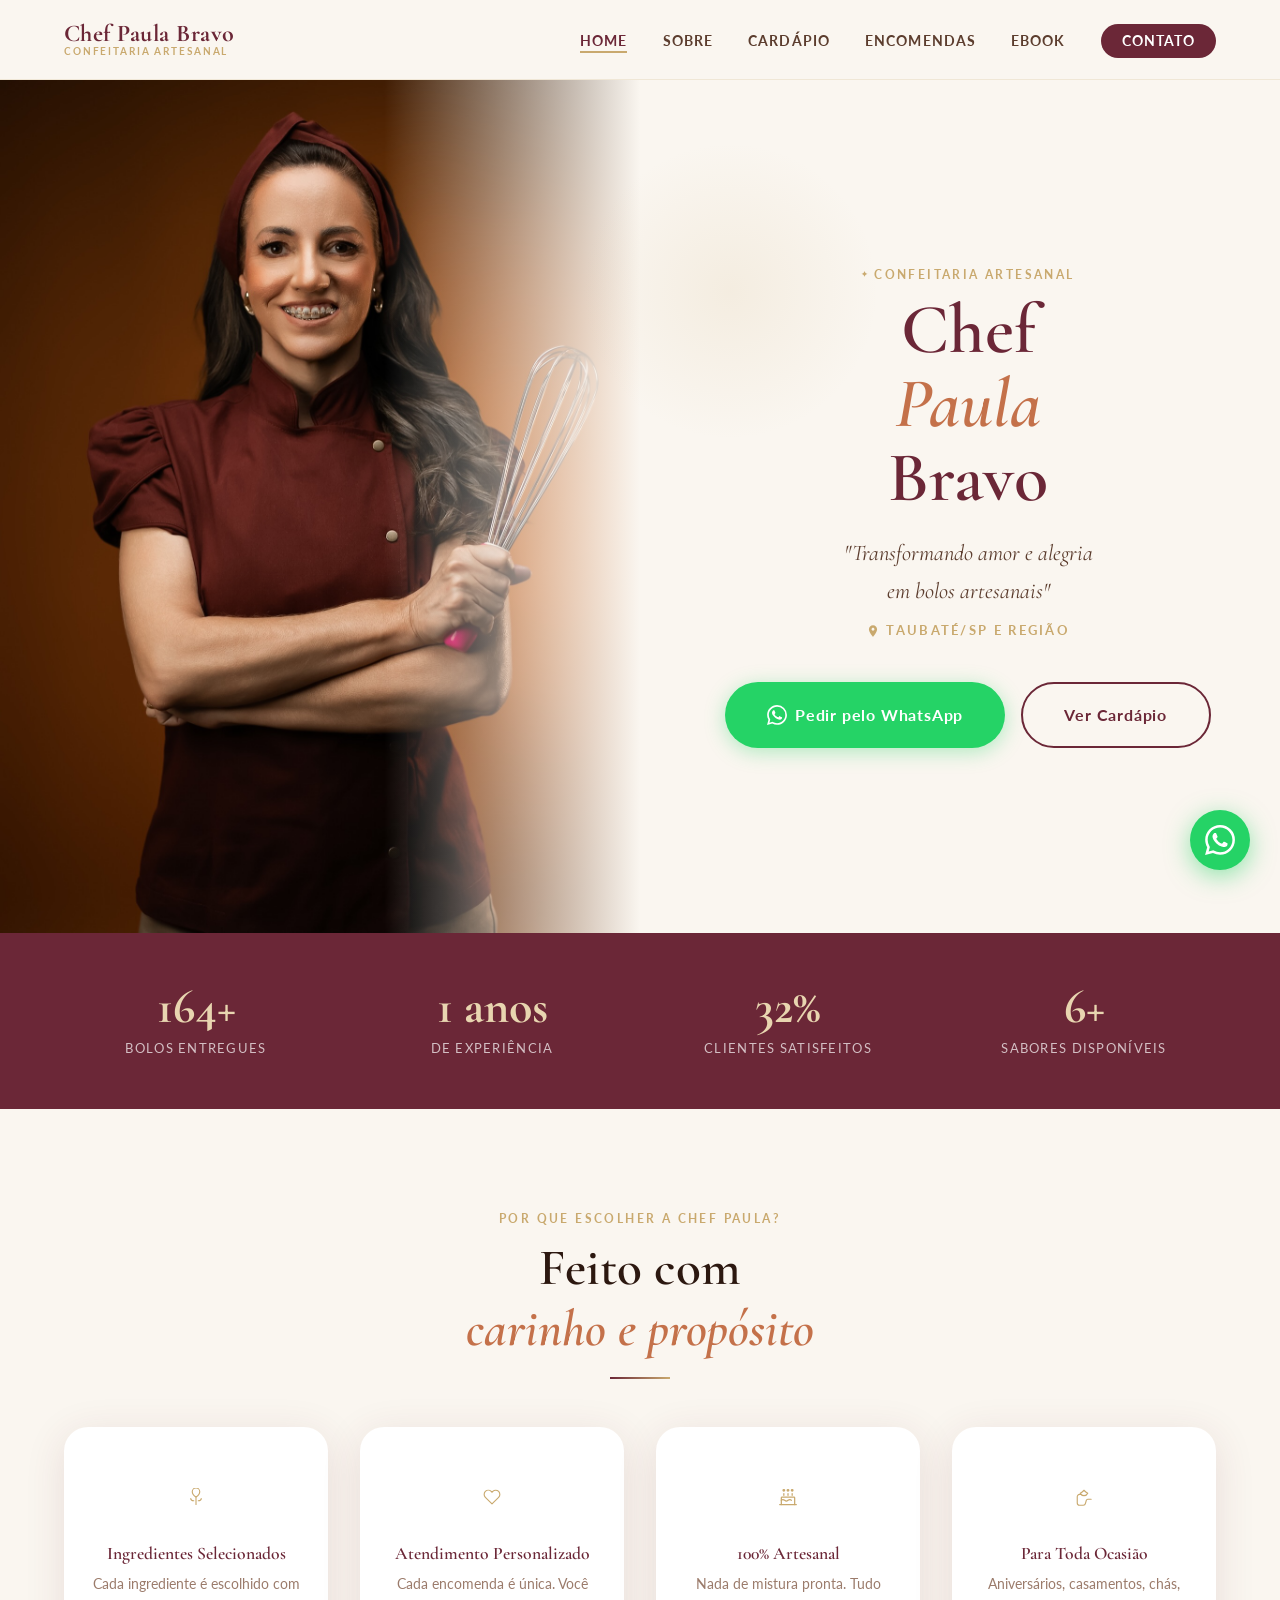
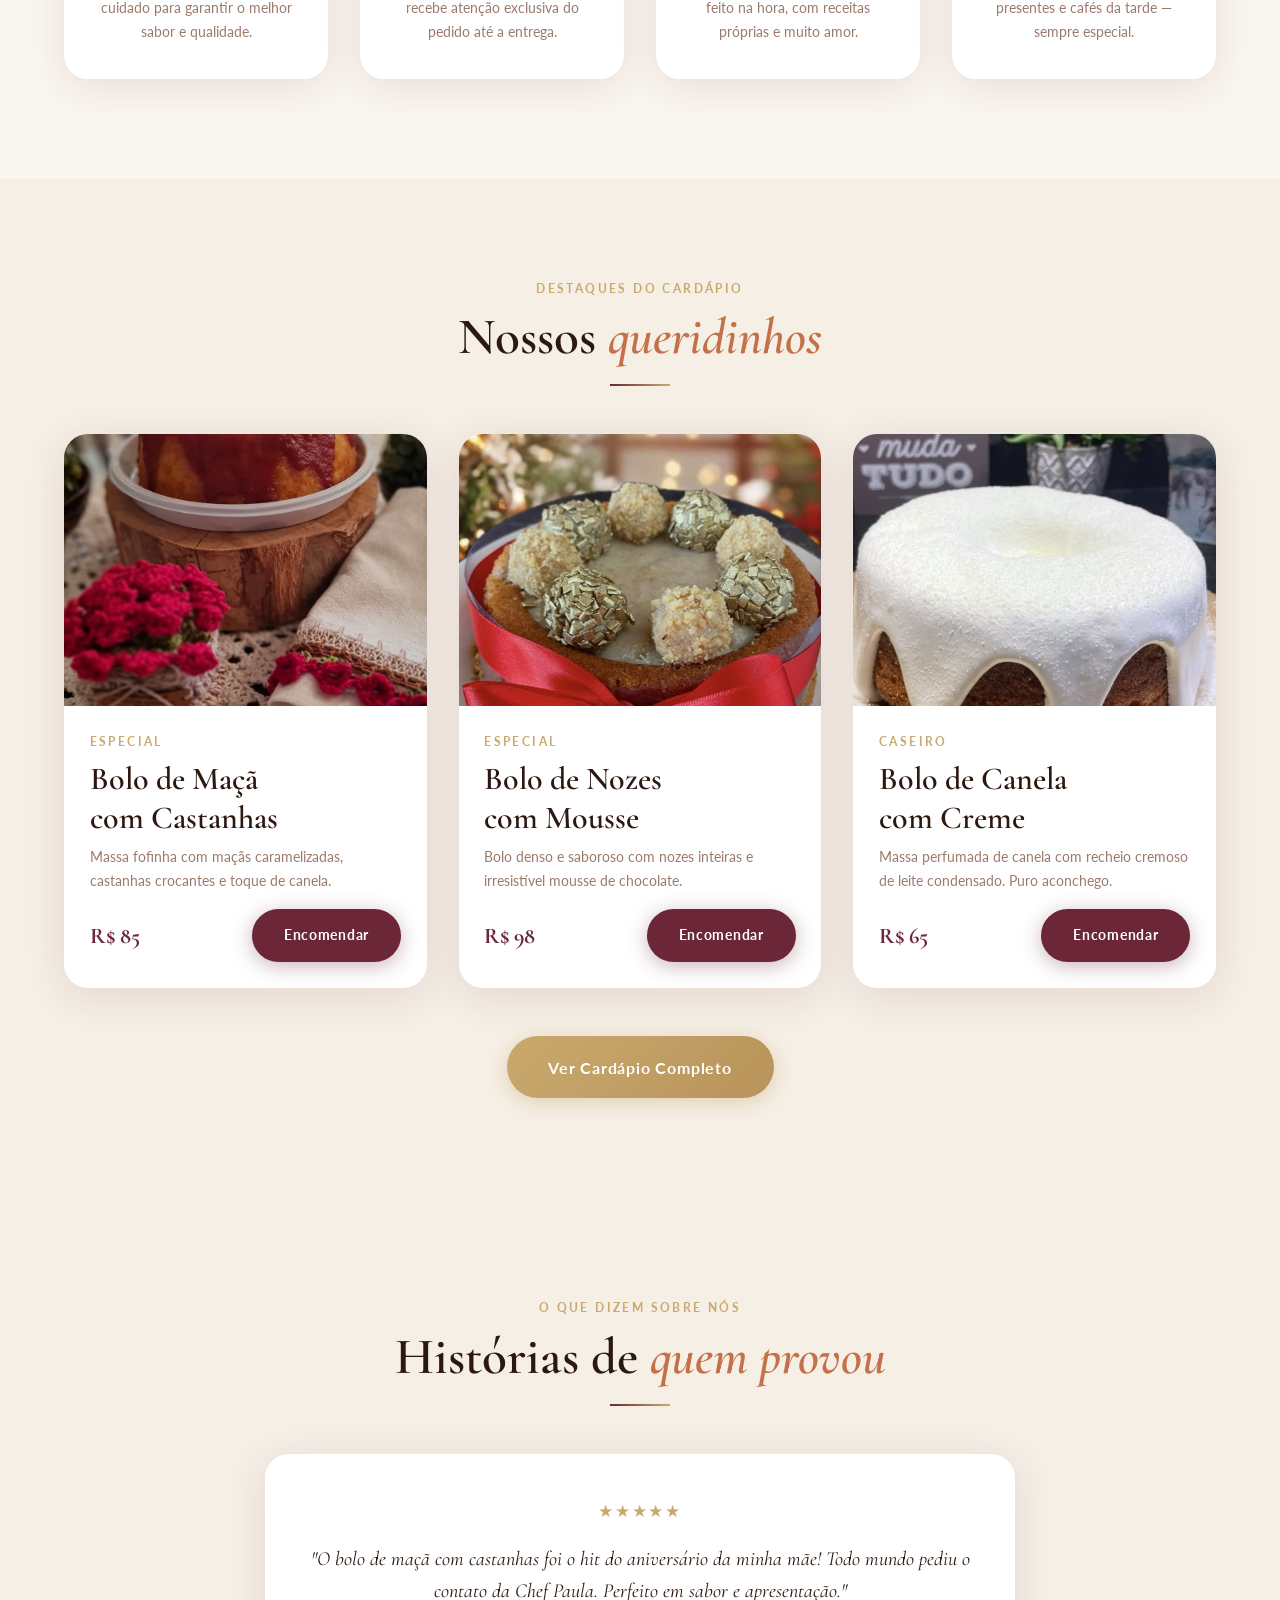
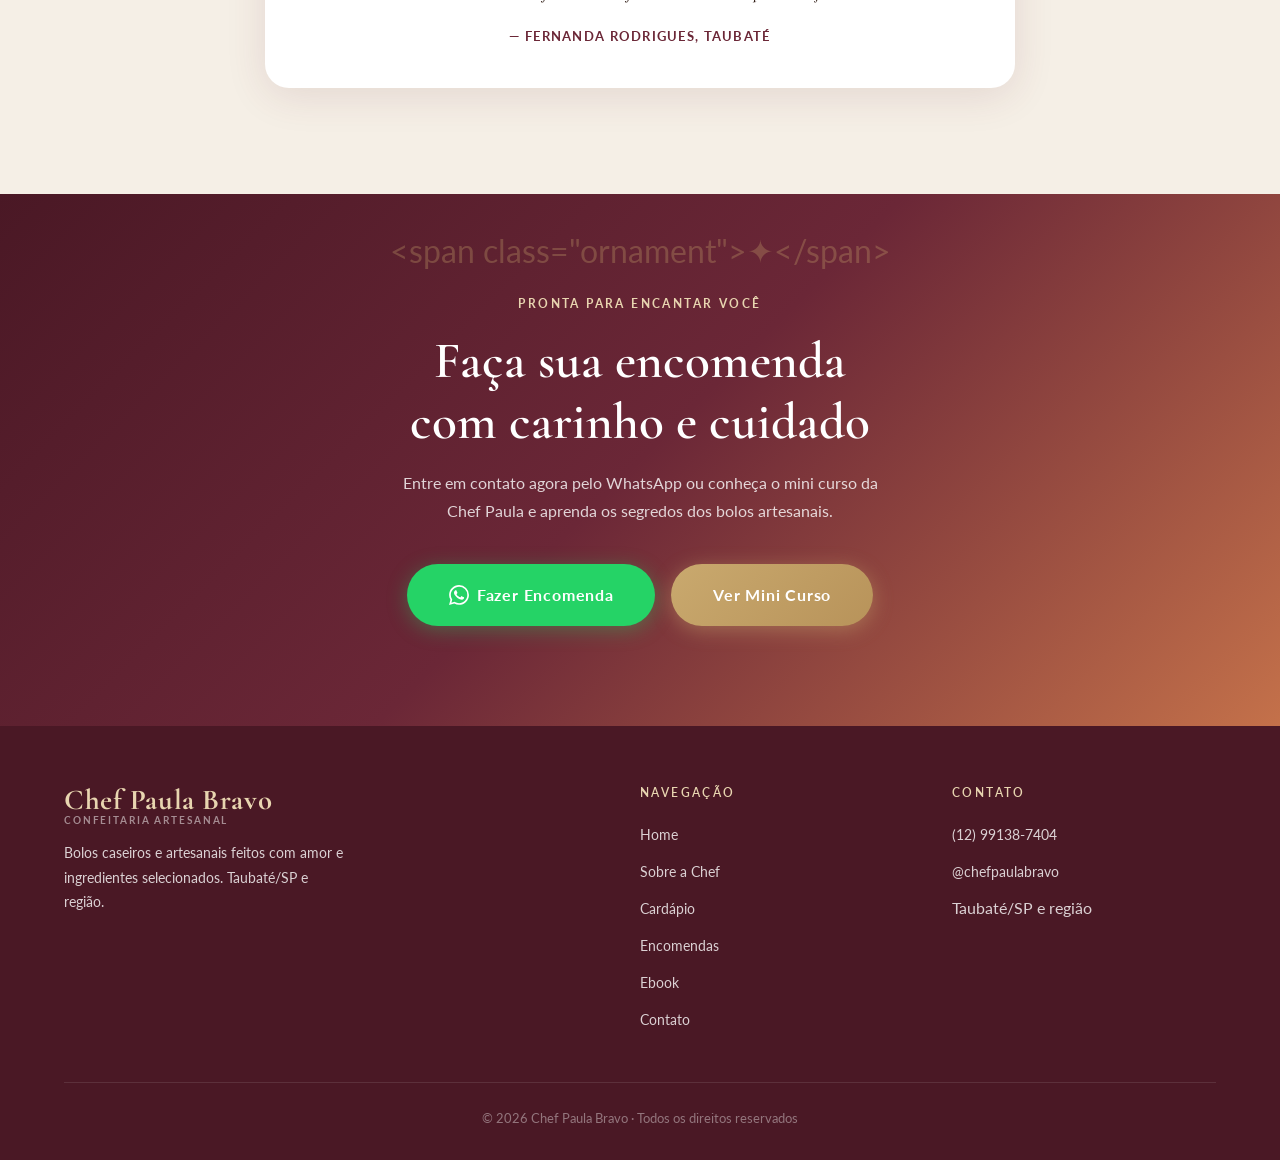
==== index.html @ 9377d10d "Add files via upload" ====
<!DOCTYPE html>
<html lang="pt-BR">
<head>
  <meta charset="UTF-8" />
  <meta name="viewport" content="width=device-width, initial-scale=1.0" />
  <title>Chef Paula Bravo | Bolos Artesanais — Taubaté/SP</title>
  <meta name="description" content="Bolos caseiros e artesanais feitos com amor pela Chef Paula Bravo em Taubaté/SP. Encomendas especiais para todas as ocasiões." />
  <link rel="stylesheet" href="style.css" />
  <style>
    /* ── Hero HOME ── */
    .hero {
      min-height: 100vh;
      padding-top: var(--nav-h);
      display: grid;
      grid-template-columns: 1fr 1fr;
      position: relative;
      overflow: hidden;
    }
    .hero-img-col {
      position: relative;
    }
    /* ↓ SUBSTITUA pelo caminho real da foto: fotos/paula-hero.jpg
       Foto sugerida: ensaio DThy-uwjqTd ou ela segurando bolo com frutas */
    .hero-img-col img {
      width: 100%;
      height: 100%;
      object-fit: cover;
      object-position: center top;
    }
    .hero-img-col::after {
      content: '';
      position: absolute;
      inset: 0;
      background: linear-gradient(to right, transparent 60%, var(--creme) 100%);
    }
    .hero-content {
      display: flex;
      flex-direction: column;
      justify-content: center;
      padding: 4rem 5% 4rem 3rem;
      position: relative;
      z-index: 1;
    }
    .hero-content h1 {
      font-size: clamp(3rem, 5.5vw, 5.5rem);
      color: var(--vinho);
      line-height: 1.05;
      margin-bottom: 1.2rem;
    }
    .hero-content h1 em {
      font-style: italic;
      color: var(--terracota);
    }
    .hero-subtitle {
      font-family: var(--font-title);
      font-size: clamp(1.1rem, 2vw, 1.4rem);
      color: var(--text-mid);
      font-style: italic;
      margin-bottom: 0.6rem;
      font-weight: 400;
    }
    .hero-location {
      font-size: 0.8rem;
      font-weight: 700;
      letter-spacing: 0.18em;
      text-transform: uppercase;
      color: var(--dourado);
      margin-bottom: 2.5rem;
      display: flex; align-items: center; gap: 0.4rem;
    }
    .hero-btns { display: flex; gap: 1rem; flex-wrap: wrap; }
    .hero-deco {
      position: absolute;
      top: -60px; left: -60px;
      width: 300px; height: 300px;
      border-radius: 50%;
      background: radial-gradient(circle, rgba(201,169,110,0.12) 0%, transparent 70%);
      pointer-events: none;
    }

    /* ── Números ── */
    .stats-bar {
      background: var(--vinho);
      padding: 50px 0;
    }
    .stats-grid {
      display: grid;
      grid-template-columns: repeat(4, 1fr);
      gap: 2rem;
      text-align: center;
    }
    .stat-number {
      font-family: var(--font-title);
      font-size: 3rem;
      font-weight: 700;
      color: var(--dourado-light);
      line-height: 1;
    }
    .stat-label {
      font-size: 0.8rem;
      letter-spacing: 0.1em;
      text-transform: uppercase;
      color: rgba(255,255,255,0.7);
      margin-top: 0.4rem;
    }

    /* ── Diferenciais ── */
    .diferenciais-grid {
      display: grid;
      grid-template-columns: repeat(4, 1fr);
      gap: 2rem;
      margin-top: 3rem;
    }
    .diferencial-card {
      background: var(--white);
      border-radius: var(--radius-lg);
      padding: 2rem 1.5rem;
      text-align: center;
      box-shadow: var(--shadow);
      transition: var(--transition);
      border-bottom: 3px solid transparent;
    }
    .diferencial-card:hover {
      transform: translateY(-6px);
      border-bottom-color: var(--dourado);
    }
    .diferencial-icon {
      font-size: 2.5rem;
      margin-bottom: 1rem;
    }
    .diferencial-card h3 {
      font-size: 1.1rem;
      color: var(--vinho);
      margin-bottom: 0.5rem;
    }
    .diferencial-card p { font-size: 0.88rem; color: var(--text-light); }

    /* ── Produtos destaque ── */
    .produtos-grid {
      display: grid;
      grid-template-columns: repeat(3, 1fr);
      gap: 2rem;
      margin-top: 3rem;
    }

    /* ── Depoimentos ── */
    .depoimentos-section { background: var(--bege); }
    .depoimentos-wrapper {
      position: relative;
      max-width: 750px;
      margin: 3rem auto 0;
      min-height: 240px;
    }
    .depoimento-slide {
      position: absolute; inset: 0;
      opacity: 0;
      transition: opacity 0.7s ease;
      display: flex; flex-direction: column; align-items: center; justify-content: center;
      text-align: center; padding: 2.5rem;
      background: var(--white); border-radius: var(--radius-lg);
      box-shadow: var(--shadow);
    }
    .depoimento-slide.active { opacity: 1; position: relative; }
    .depoimento-stars { color: var(--dourado); font-size: 1.2rem; margin-bottom: 1rem; }
    .depoimento-text {
      font-family: var(--font-title);
      font-size: 1.25rem;
      font-style: italic;
      color: var(--text-dark);
      margin-bottom: 1.2rem;
      line-height: 1.6;
    }
    .depoimento-autor {
      font-size: 0.8rem;
      font-weight: 700;
      letter-spacing: 0.1em;
      text-transform: uppercase;
      color: var(--vinho);
    }

    /* ── CTA final ── */
    .cta-section {
      background: linear-gradient(135deg, var(--vinho-dark) 0%, var(--vinho) 50%, var(--terracota) 100%);
      padding: 100px 0;
      text-align: center;
      position: relative;
      overflow: hidden;
    }
    .cta-section::before {
      content: '<span class="ornament">✦</span>';
      position: absolute; top: 30px; left: 50%;
      transform: translateX(-50%);
      font-size: 2rem; color: rgba(201,169,110,0.3);
    }
    .cta-section h2 { color: var(--white); }
    .cta-section p { color: rgba(255,255,255,0.8); max-width: 500px; margin: 1rem auto 2.5rem; }
    .cta-btns { display: flex; gap: 1rem; justify-content: center; flex-wrap: wrap; }

    /* ── Responsive ── */
    @media (max-width: 900px) {
      .hero { grid-template-columns: 1fr; grid-template-rows: 55vh auto; }
      .hero-img-col::after { background: linear-gradient(to bottom, transparent 60%, var(--creme) 100%); }
      .hero-content { padding: 3rem 5%; }
      .diferenciais-grid { grid-template-columns: 1fr 1fr; }
      .produtos-grid { grid-template-columns: 1fr 1fr; }
      .stats-grid { grid-template-columns: 1fr 1fr; gap: 1.5rem; }
    }
    @media (max-width: 600px) {
      .diferenciais-grid, .produtos-grid { grid-template-columns: 1fr; }
    }
  </style>
</head>
<body>

<!-- ══ NAVBAR ══ -->
<nav class="navbar">
  <div class="nav-inner">
    <a href="index.html" class="nav-logo">
      <span class="logo-name">Chef Paula Bravo</span>
      <span class="logo-sub">Confeitaria Artesanal</span>
    </a>
    <button class="nav-toggle" aria-label="Menu">
      <span></span><span></span><span></span>
    </button>
    <ul class="nav-links">
      <li><a href="index.html">Home</a></li>
      <li><a href="sobre.html">Sobre</a></li>
      <li><a href="cardapio.html">Cardápio</a></li>
      <li><a href="encomendas.html">Encomendas</a></li>
      <li><a href="ebook.html">Ebook</a></li>
      <li><a href="contato.html" class="nav-cta">Contato</a></li>
    </ul>
  </div>
</nav>

<!-- ══ HERO ══ -->
<section class="hero">
  <!-- FOTO: fotos/paula-hero.jpg → ensaio DThy-uwjqTd ou segurando bolo com frutas -->
  <div class="hero-img-col">
    <img src="img/paula-hero.png" alt="Chef Paula Bravo — Confeiteira Artesanal" />
  </div>
  <div class="hero-content reveal-right">
    <div class="hero-deco"></div>
    <span class="eyebrow"><span class="ornament">✦</span> Confeitaria Artesanal</span>
    <h1>Chef<br><em>Paula</em><br>Bravo</h1>
    <p class="hero-subtitle">"Transformando amor e alegria<br>em bolos artesanais"</p>
    <p class="hero-location">
      <svg width="14" height="14" viewBox="0 0 24 24" fill="currentColor"><path d="M12 2C8.13 2 5 5.13 5 9c0 5.25 7 13 7 13s7-7.75 7-13c0-3.87-3.13-7-7-7zm0 9.5c-1.38 0-2.5-1.12-2.5-2.5s1.12-2.5 2.5-2.5 2.5 1.12 2.5 2.5-1.12 2.5-2.5 2.5z"/></svg>
      Taubaté/SP e região
    </p>
    <div class="hero-btns">
      <a href="https://wa.me/5512991387404?text=Ol%C3%A1%2C%20Chef%20Paula%21%20Vim%20pelo%20site%20e%20gostaria%20de%20fazer%20uma%20encomenda." class="btn btn-wpp btn-lg" target="_blank" rel="noopener">
        <svg width="20" height="20" viewBox="0 0 24 24" fill="currentColor"><path d="M17.472 14.382c-.297-.149-1.758-.867-2.03-.967-.273-.099-.471-.148-.67.15-.197.297-.767.966-.94 1.164-.173.199-.347.223-.644.075-.297-.15-1.255-.463-2.39-1.475-.883-.788-1.48-1.761-1.653-2.059-.173-.297-.018-.458.13-.606.134-.133.298-.347.446-.52.149-.174.198-.298.298-.497.099-.198.05-.371-.025-.52-.075-.149-.669-1.612-.916-2.207-.242-.579-.487-.5-.669-.51-.173-.008-.371-.01-.57-.01-.198 0-.52.074-.792.372-.272.297-1.04 1.016-1.04 2.479 0 1.462 1.065 2.875 1.213 3.074.149.198 2.096 3.2 5.077 4.487.709.306 1.262.489 1.694.625.712.227 1.36.195 1.871.118.571-.085 1.758-.719 2.006-1.413.248-.694.248-1.289.173-1.413-.074-.124-.272-.198-.57-.347m-5.421 7.403h-.004a9.87 9.87 0 01-5.031-1.378l-.361-.214-3.741.982.998-3.648-.235-.374a9.86 9.86 0 01-1.51-5.26c.001-5.45 4.436-9.884 9.888-9.884 2.64 0 5.122 1.03 6.988 2.898a9.825 9.825 0 012.893 6.994c-.003 5.45-4.437 9.884-9.885 9.884m8.413-18.297A11.815 11.815 0 0012.05 0C5.495 0 .16 5.335.157 11.892c0 2.096.547 4.142 1.588 5.945L.057 24l6.305-1.654a11.882 11.882 0 005.683 1.448h.005c6.554 0 11.89-5.335 11.893-11.893a11.821 11.821 0 00-3.48-8.413z"/></svg>
        Pedir pelo WhatsApp
      </a>
      <a href="cardapio.html" class="btn btn-outline btn-lg" style="color:var(--vinho);border-color:var(--vinho);">Ver Cardápio</a>
    </div>
  </div>
</section>

<!-- ══ STATS ══ -->
<section class="stats-bar">
  <div class="container">
    <div class="stats-grid">
      <div class="reveal">
        <div class="stat-number"><span data-counter="500" data-suffix="+">0+</span></div>
        <div class="stat-label">Bolos entregues</div>
      </div>
      <div class="reveal">
        <div class="stat-number"><span data-counter="5" data-suffix=" anos">0 anos</span></div>
        <div class="stat-label">De experiência</div>
      </div>
      <div class="reveal">
        <div class="stat-number"><span data-counter="98" data-suffix="%">0%</span></div>
        <div class="stat-label">Clientes satisfeitos</div>
      </div>
      <div class="reveal">
        <div class="stat-number"><span data-counter="20" data-suffix="+">0+</span></div>
        <div class="stat-label">Sabores disponíveis</div>
      </div>
    </div>
  </div>
</section>

<!-- ══ DIFERENCIAIS ══ -->
<section class="section">
  <div class="container text-center">
    <span class="eyebrow reveal">Por que escolher a Chef Paula?</span>
    <h2 class="section-title reveal">Feito com<br><em style="font-style:italic;color:var(--terracota)">carinho e propósito</em></h2>
    <div class="divider"></div>
    <div class="diferenciais-grid">
      <div class="diferencial-card reveal">
        <div class="diferencial-icon"><svg class="icon-inline" xmlns="http://www.w3.org/2000/svg" width="18" height="18" viewBox="0 0 24 24" fill="none" stroke="currentColor" stroke-width="1.5" stroke-linecap="round" stroke-linejoin="round" aria-hidden="true"><path d="M12 22V12"/><path d="M12 12C12 12 7 9 7 5a5 5 0 0 1 10 0c0 4-5 7-5 7z"/><path d="M9 17c-2 0-4-1-4-3"/><path d="M15 17c2 0 4-1 4-3"/></svg></div>
        <h3>Ingredientes Selecionados</h3>
        <p>Cada ingrediente é escolhido com cuidado para garantir o melhor sabor e qualidade.</p>
      </div>
      <div class="diferencial-card reveal">
        <div class="diferencial-icon"><svg class="icon-inline icon-accent" xmlns="http://www.w3.org/2000/svg" width="18" height="18" viewBox="0 0 24 24" fill="none" stroke="currentColor" stroke-width="1.5" stroke-linecap="round" stroke-linejoin="round" aria-hidden="true"><path d="M20.84 4.61a5.5 5.5 0 0 0-7.78 0L12 5.67l-1.06-1.06a5.5 5.5 0 0 0-7.78 7.78L12 21.23l8.84-8.84a5.5 5.5 0 0 0 0-7.78z"/></svg></div>
        <h3>Atendimento Personalizado</h3>
        <p>Cada encomenda é única. Você recebe atenção exclusiva do pedido até a entrega.</p>
      </div>
      <div class="diferencial-card reveal">
        <div class="diferencial-icon"><svg class="icon-inline" xmlns="http://www.w3.org/2000/svg" width="20" height="20" viewBox="0 0 24 24" fill="none" stroke="currentColor" stroke-width="1.5" stroke-linecap="round" stroke-linejoin="round" aria-hidden="true"><path d="M20 21v-8a1 1 0 0 0-1-1H5a1 1 0 0 0-1 1v8"/><path d="M4 16s.5-1 2-1 2.5 2 4 2 2.5-2 4-2 2 1 2 1"/><path d="M2 21h20"/><path d="M7 8v2"/><path d="M12 8v2"/><path d="M17 8v2"/><circle cx="7" cy="4" r="1" fill="currentColor"/><circle cx="12" cy="4" r="1" fill="currentColor"/><circle cx="17" cy="4" r="1" fill="currentColor"/></svg></div>
        <h3>100% Artesanal</h3>
        <p>Nada de mistura pronta. Tudo feito na hora, com receitas próprias e muito amor.</p>
      </div>
      <div class="diferencial-card reveal">
        <div class="diferencial-icon"><svg class="icon-inline" xmlns="http://www.w3.org/2000/svg" width="18" height="18" viewBox="0 0 24 24" fill="none" stroke="currentColor" stroke-width="1.5" stroke-linecap="round" stroke-linejoin="round" aria-hidden="true"><path d="M21.54 15H17a2 2 0 0 0-1.94 1.5l-1.12 4A3 3 0 0 1 11 23H6a3 3 0 0 1-3-3v-8.5a3 3 0 0 1 3-3h2"/><path d="M17 7.02C14.33 5.48 12 3 12 3s-2.33 2.48-5 4.02a5.5 5.5 0 0 0 10 0z"/></svg></div>
        <h3>Para Toda Ocasião</h3>
        <p>Aniversários, casamentos, chás, presentes e cafés da tarde — sempre especial.</p>
      </div>
    </div>
  </div>
</section>

<!-- ══ PRODUTOS DESTAQUE ══ -->
<section class="section section-alt">
  <div class="container">
    <div class="text-center">
      <span class="eyebrow reveal">Destaques do Cardápio</span>
      <h2 class="section-title reveal">Nossos <em style="font-style:italic;color:var(--terracota)">queridinhos</em></h2>
      <div class="divider"></div>
    </div>
    <div class="produtos-grid">

      <!-- PRODUTO 1 — img/bolo-maca-castanhas.png → post DQq67KKjpCp -->
      <div class="card reveal">
        <img src="img/bolo-maca-castanhas.png" alt="Bolo de Maçã com Castanhas e Canela" class="card-img" />
        <div class="card-body">
          <span class="eyebrow" style="text-align:left">Especial</span>
          <h3 style="margin-bottom:.5rem">Bolo de Maçã<br>com Castanhas</h3>
          <p style="font-size:.88rem;color:var(--text-light);margin-bottom:1rem">Massa fofinha com maçãs caramelizadas, castanhas crocantes e toque de canela.</p>
          <div style="display:flex;align-items:center;justify-content:space-between;flex-wrap:wrap;gap:.8rem">
            <span class="card-price">R$ 85</span>
            <a href="https://wa.me/5512991387404?text=Ol%C3%A1%20Chef%20Paula!%20Quero%20encomendar%20o%20Bolo%20de%20Ma%C3%A7%C3%A3%20com%20Castanhas." class="btn btn-primary" target="_blank" rel="noopener">Encomendar</a>
          </div>
        </div>
      </div>

      <!-- PRODUTO 2 — fotos/bolo-nozes.jpg → post DSbhp4xjlxE -->
      <div class="card reveal">
        <img src="img/bolo-nozes.png" alt="Bolo de Nozes com Mousse de Chocolate" class="card-img" />
        <div class="card-body">
          <span class="eyebrow" style="text-align:left">Especial</span>
          <h3 style="margin-bottom:.5rem">Bolo de Nozes<br>com Mousse</h3>
          <p style="font-size:.88rem;color:var(--text-light);margin-bottom:1rem">Bolo denso e saboroso com nozes inteiras e irresistível mousse de chocolate.</p>
          <div style="display:flex;align-items:center;justify-content:space-between;flex-wrap:wrap;gap:.8rem">
            <span class="card-price">R$ 98</span>
            <a href="https://wa.me/5512991387404?text=Ol%C3%A1%20Chef%20Paula!%20Quero%20encomendar%20o%20Bolo%20de%20Nozes%20com%20Mousse." class="btn btn-primary" target="_blank" rel="noopener">Encomendar</a>
          </div>
        </div>
      </div>

      <!-- PRODUTO 3 — fotos/bolo-canela-creme.jpg → post DQlNUUrDtt5 -->
      <div class="card reveal">
        <img src="img/bolo-canela-creme.png" alt="Bolo de Canela com Creme" class="card-img" />
        <div class="card-body">
          <span class="eyebrow" style="text-align:left">Caseiro</span>
          <h3 style="margin-bottom:.5rem">Bolo de Canela<br>com Creme</h3>
          <p style="font-size:.88rem;color:var(--text-light);margin-bottom:1rem">Massa perfumada de canela com recheio cremoso de leite condensado. Puro aconchego.</p>
          <div style="display:flex;align-items:center;justify-content:space-between;flex-wrap:wrap;gap:.8rem">
            <span class="card-price">R$ 65</span>
            <a href="https://wa.me/5512991387404?text=Ol%C3%A1%20Chef%20Paula!%20Quero%20encomendar%20o%20Bolo%20de%20Canela%20com%20Creme." class="btn btn-primary" target="_blank" rel="noopener">Encomendar</a>
          </div>
        </div>
      </div>

    </div>
    <div style="text-align:center;margin-top:3rem">
      <a href="cardapio.html" class="btn btn-gold btn-lg">Ver Cardápio Completo</a>
    </div>
  </div>
</section>

<!-- ══ DEPOIMENTOS ══ -->
<section class="section depoimentos-section">
  <div class="container text-center">
    <span class="eyebrow reveal">O que dizem sobre nós</span>
    <h2 class="section-title reveal">Histórias de <em style="font-style:italic;color:var(--terracota)">quem provou</em></h2>
    <div class="divider"></div>
    <div class="depoimentos-wrapper">
      <div class="depoimento-slide active">
        <div class="depoimento-stars"><span class="stars-min">★★★★★</span></div>
        <p class="depoimento-text">"O bolo de maçã com castanhas foi o hit do aniversário da minha mãe! Todo mundo pediu o contato da Chef Paula. Perfeito em sabor e apresentação."</p>
        <span class="depoimento-autor">— Fernanda Rodrigues, Taubaté</span>
      </div>
      <div class="depoimento-slide">
        <div class="depoimento-stars"><span class="stars-min">★★★★★</span></div>
        <p class="depoimento-text">"Encomendei o kit café da tarde para uma reunião de família e foi um sucesso. Os pãezinhos de mandioquinha foram os primeiros a acabar! Voltarei sempre."</p>
        <span class="depoimento-autor">— Carla Mendonça, Tremembé</span>
      </div>
      <div class="depoimento-slide">
        <div class="depoimento-stars"><span class="stars-min">★★★★★</span></div>
        <p class="depoimento-text">"Atendimento carinhoso, entrega no prazo e um bolo de nozes que me fez chorar de emoção. Chef Paula, você é um presente! Super recomendo."</p>
        <span class="depoimento-autor">— Juliana Castro, Taubaté</span>
      </div>
    </div>
  </div>
</section>

<!-- ══ CTA FINAL ══ -->
<section class="cta-section">
  <div class="container reveal">
    <span class="eyebrow" style="color:var(--dourado-light);margin-bottom:1rem">Pronta para encantar você</span>
    <h2 style="font-size:clamp(2rem,4vw,3.5rem)">Faça sua encomenda<br>com carinho e cuidado</h2>
    <p>Entre em contato agora pelo WhatsApp ou conheça o mini curso da Chef Paula e aprenda os segredos dos bolos artesanais.</p>
    <div class="cta-btns">
      <a href="https://wa.me/5512991387404?text=Ol%C3%A1%2C%20Chef%20Paula%21%20Vim%20pelo%20site%20e%20gostaria%20de%20fazer%20uma%20encomenda." class="btn btn-wpp btn-lg" target="_blank" rel="noopener">
        <svg width="20" height="20" viewBox="0 0 24 24" fill="currentColor"><path d="M17.472 14.382c-.297-.149-1.758-.867-2.03-.967-.273-.099-.471-.148-.67.15-.197.297-.767.966-.94 1.164-.173.199-.347.223-.644.075-.297-.15-1.255-.463-2.39-1.475-.883-.788-1.48-1.761-1.653-2.059-.173-.297-.018-.458.13-.606.134-.133.298-.347.446-.52.149-.174.198-.298.298-.497.099-.198.05-.371-.025-.52-.075-.149-.669-1.612-.916-2.207-.242-.579-.487-.5-.669-.51-.173-.008-.371-.01-.57-.01-.198 0-.52.074-.792.372-.272.297-1.04 1.016-1.04 2.479 0 1.462 1.065 2.875 1.213 3.074.149.198 2.096 3.2 5.077 4.487.709.306 1.262.489 1.694.625.712.227 1.36.195 1.871.118.571-.085 1.758-.719 2.006-1.413.248-.694.248-1.289.173-1.413-.074-.124-.272-.198-.57-.347m-5.421 7.403h-.004a9.87 9.87 0 01-5.031-1.378l-.361-.214-3.741.982.998-3.648-.235-.374a9.86 9.86 0 01-1.51-5.26c.001-5.45 4.436-9.884 9.888-9.884 2.64 0 5.122 1.03 6.988 2.898a9.825 9.825 0 012.893 6.994c-.003 5.45-4.437 9.884-9.885 9.884m8.413-18.297A11.815 11.815 0 0012.05 0C5.495 0 .16 5.335.157 11.892c0 2.096.547 4.142 1.588 5.945L.057 24l6.305-1.654a11.882 11.882 0 005.683 1.448h.005c6.554 0 11.89-5.335 11.893-11.893a11.821 11.821 0 00-3.48-8.413z"/></svg>
        Fazer Encomenda
      </a>
      <a href="ebook.html" class="btn btn-gold btn-lg">Ver Mini Curso</a>
    </div>
  </div>
</section>

<!-- ══ FOOTER ══ -->
<footer>
  <div class="container">
    <div class="footer-grid">
      <div class="footer-brand">
        <a href="index.html" class="nav-logo">
          <span class="logo-name">Chef Paula Bravo</span>
          <span class="logo-sub">Confeitaria Artesanal</span>
        </a>
        <p>Bolos caseiros e artesanais feitos com amor e ingredientes selecionados. Taubaté/SP e região.</p>
      </div>
      <div>
        <h4>Navegação</h4>
        <ul>
          <li><a href="index.html">Home</a></li>
          <li><a href="sobre.html">Sobre a Chef</a></li>
          <li><a href="cardapio.html">Cardápio</a></li>
          <li><a href="encomendas.html">Encomendas</a></li>
          <li><a href="ebook.html">Ebook</a></li>
          <li><a href="contato.html">Contato</a></li>
        </ul>
      </div>
      <div>
        <h4>Contato</h4>
        <ul>
          <li><a href="https://wa.me/5512991387404" target="_blank">(12) 99138-7404</a></li>
          <li><a href="https://instagram.com/chefpaulabravo" target="_blank">@chefpaulabravo</a></li>
          <li>Taubaté/SP e região</li>
        </ul>
      </div>
    </div>
    <p class="footer-bottom">© 2026 Chef Paula Bravo · Todos os direitos reservados</p>
  </div>
</footer>

<!-- ══ WHATSAPP FLUTUANTE ══ -->
<a href="https://wa.me/5512991387404?text=Ol%C3%A1%2C%20Chef%20Paula%21%20Vim%20pelo%20site%20e%20gostaria%20de%20fazer%20uma%20encomenda." class="wpp-float" target="_blank" rel="noopener" aria-label="WhatsApp">
  <svg viewBox="0 0 24 24"><path d="M17.472 14.382c-.297-.149-1.758-.867-2.03-.967-.273-.099-.471-.148-.67.15-.197.297-.767.966-.94 1.164-.173.199-.347.223-.644.075-.297-.15-1.255-.463-2.39-1.475-.883-.788-1.48-1.761-1.653-2.059-.173-.297-.018-.458.13-.606.134-.133.298-.347.446-.52.149-.174.198-.298.298-.497.099-.198.05-.371-.025-.52-.075-.149-.669-1.612-.916-2.207-.242-.579-.487-.5-.669-.51-.173-.008-.371-.01-.57-.01-.198 0-.52.074-.792.372-.272.297-1.04 1.016-1.04 2.479 0 1.462 1.065 2.875 1.213 3.074.149.198 2.096 3.2 5.077 4.487.709.306 1.262.489 1.694.625.712.227 1.36.195 1.871.118.571-.085 1.758-.719 2.006-1.413.248-.694.248-1.289.173-1.413-.074-.124-.272-.198-.57-.347m-5.421 7.403h-.004a9.87 9.87 0 01-5.031-1.378l-.361-.214-3.741.982.998-3.648-.235-.374a9.86 9.86 0 01-1.51-5.26c.001-5.45 4.436-9.884 9.888-9.884 2.64 0 5.122 1.03 6.988 2.898a9.825 9.825 0 012.893 6.994c-.003 5.45-4.437 9.884-9.885 9.884m8.413-18.297A11.815 11.815 0 0012.05 0C5.495 0 .16 5.335.157 11.892c0 2.096.547 4.142 1.588 5.945L.057 24l6.305-1.654a11.882 11.882 0 005.683 1.448h.005c6.554 0 11.89-5.335 11.893-11.893a11.821 11.821 0 00-3.48-8.413z"/></svg>
</a>

<script src="script.js"></script>
</body>
</html>
---- style.css ----
@import url('https://fonts.googleapis.com/css2?family=Cormorant+Garamond:ital,wght@0,300;0,400;0,600;0,700;1,400;1,600&family=Lato:wght@300;400;700&display=swap');

*, *::before, *::after { box-sizing: border-box; margin: 0; padding: 0; }

:root {
  --vinho:         #6B2737;
  --vinho-dark:    #4A1825;
  --dourado:       #C9A96E;
  --dourado-light: #E8D5B0;
  --bege:          #F5EFE6;
  --creme:         #FAF6F0;
  --nude:          #E8D5C4;
  --terracota:     #C4714A;
  --text-dark:     #2C1810;
  --text-mid:      #5C3D2E;
  --text-light:    #9B7B6B;
  --white:         #FFFFFF;
  --font-title:    'Cormorant Garamond', serif;
  --font-body:     'Lato', sans-serif;
  --nav-h:         80px;
  --radius:        12px;
  --radius-lg:     24px;
  --shadow:        0 8px 40px rgba(107,39,55,0.12);
  --shadow-lg:     0 20px 60px rgba(107,39,55,0.18);
  --transition:    all 0.4s cubic-bezier(0.25,0.46,0.45,0.94);
}

html { scroll-behavior: smooth; }

body {
  font-family: var(--font-body);
  background: var(--creme);
  color: var(--text-dark);
  line-height: 1.7;
  overflow-x: hidden;
}

img { max-width: 100%; height: auto; display: block; }
a   { text-decoration: none; color: inherit; }
ul  { list-style: none; }

/* ── Reveal ── */
.reveal       { opacity: 0; transform: translateY(40px);  transition: opacity 0.7s ease, transform 0.7s ease; }
.reveal-left  { opacity: 0; transform: translateX(-50px); transition: opacity 0.7s ease, transform 0.7s ease; }
.reveal-right { opacity: 0; transform: translateX(50px);  transition: opacity 0.7s ease, transform 0.7s ease; }
.reveal.visible,
.reveal-left.visible,
.reveal-right.visible { opacity: 1; transform: translate(0); }

/* ── Tipografia ── */
h1, h2, h3, h4 {
  font-family: var(--font-title);
  font-weight: 600;
  line-height: 1.2;
  color: var(--text-dark);
}
h1 { font-size: clamp(2.8rem, 6vw, 5.5rem); }
h2 { font-size: clamp(2rem, 4vw, 3.5rem); }
h3 { font-size: clamp(1.4rem, 2.5vw, 2rem); }

.eyebrow {
  font-family: var(--font-body);
  font-size: 0.75rem;
  font-weight: 700;
  letter-spacing: 0.2em;
  text-transform: uppercase;
  color: var(--dourado);
  display: block;
  margin-bottom: 0.5rem;
}

.section-title { font-size: clamp(2rem, 4vw, 3.2rem); margin-bottom: 0.5rem; }

.divider {
  width: 60px; height: 2px;
  background: linear-gradient(90deg, var(--vinho), var(--dourado));
  margin: 1rem auto 2.5rem;
}
.divider.left { margin-left: 0; }

/* ── Botões ── */
.btn {
  display: inline-flex;
  align-items: center;
  gap: 0.5rem;
  padding: 0.9rem 2rem;
  border-radius: 50px;
  font-family: var(--font-body);
  font-size: 0.9rem;
  font-weight: 700;
  letter-spacing: 0.05em;
  cursor: pointer;
  border: none;
  transition: var(--transition);
  text-decoration: none;
}
.btn-primary { background: var(--vinho); color: var(--white); box-shadow: 0 4px 20px rgba(107,39,55,0.35); }
.btn-primary:hover { background: var(--vinho-dark); transform: translateY(-2px); box-shadow: 0 8px 30px rgba(107,39,55,0.45); color: var(--white); }
.btn-outline { background: transparent; color: var(--vinho); border: 2px solid var(--vinho); }
.btn-outline:hover { background: var(--vinho); color: var(--white); transform: translateY(-2px); }
.btn-gold { background: linear-gradient(135deg, var(--dourado), #B8935A); color: var(--white); box-shadow: 0 4px 20px rgba(201,169,110,0.45); }
.btn-gold:hover { transform: translateY(-2px); box-shadow: 0 8px 30px rgba(201,169,110,0.55); color: var(--white); }
.btn-wpp { background: #25D366; color: var(--white); box-shadow: 0 4px 20px rgba(37,211,102,0.35); }
.btn-wpp:hover { background: #20b858; transform: translateY(-2px); box-shadow: 0 8px 30px rgba(37,211,102,0.45); color: var(--white); }
.btn-lg { padding: 1.1rem 2.6rem; font-size: 1rem; }

/* ── Layout ── */
.section     { padding: 100px 0; }
.section-alt { background: var(--bege); }
.section-dark { background: var(--vinho); color: var(--white); }
.section-dark h1,
.section-dark h2,
.section-dark h3 { color: var(--white); }
.container   { width: 90%; max-width: 1200px; margin: 0 auto; }
.text-center { text-align: center; }

/* ══════════════════════════════
   NAVBAR
══════════════════════════════ */
.navbar {
  position: fixed;
  top: 0; left: 0; right: 0;
  height: var(--nav-h);
  z-index: 1000;
  background: rgba(250,246,240,0.96);
  backdrop-filter: blur(12px);
  -webkit-backdrop-filter: blur(12px);
  border-bottom: 1px solid rgba(201,169,110,0.2);
  transition: var(--transition);
}
.navbar.scrolled {
  box-shadow: 0 4px 30px rgba(107,39,55,0.1);
  background: rgba(250,246,240,0.99);
}
.nav-inner {
  display: flex;
  align-items: center;
  justify-content: space-between;
  height: 100%;
  width: 90%;
  max-width: 1200px;
  margin: 0 auto;
}
.nav-logo { display: flex; flex-direction: column; line-height: 1; }
.nav-logo .logo-name {
  font-family: var(--font-title);
  font-size: 1.5rem;
  font-weight: 700;
  color: var(--vinho);
  letter-spacing: 0.02em;
}
.nav-logo .logo-sub {
  font-size: 0.65rem;
  font-weight: 700;
  letter-spacing: 0.18em;
  text-transform: uppercase;
  color: var(--dourado);
}
.nav-links { display: flex; align-items: center; gap: 2.2rem; }
.nav-links a {
  font-family: var(--font-body);
  font-size: 0.85rem;
  font-weight: 700;
  letter-spacing: 0.08em;
  text-transform: uppercase;
  color: var(--text-mid);
  position: relative;
  padding-bottom: 4px;
  transition: color 0.3s;
}
.nav-links a::after {
  content: '';
  position: absolute;
  bottom: 0; left: 0;
  width: 0; height: 2px;
  background: var(--dourado);
  transition: width 0.3s;
}
.nav-links a:hover,
.nav-links a.active { color: var(--vinho); }
.nav-links a:hover::after,
.nav-links a.active::after { width: 100%; }
.nav-links .nav-cta {
  background: var(--vinho);
  color: var(--white) !important;
  padding: 0.55rem 1.3rem;
  border-radius: 50px;
  transition: var(--transition);
}
.nav-links .nav-cta::after { display: none; }
.nav-links .nav-cta:hover { background: var(--vinho-dark); transform: translateY(-1px); }

.nav-toggle {
  display: none;
  flex-direction: column;
  gap: 5px;
  cursor: pointer;
  padding: 5px;
  background: none;
  border: none;
}
.nav-toggle span {
  display: block;
  width: 26px; height: 2px;
  background: var(--vinho);
  transition: var(--transition);
  transform-origin: center;
}
.nav-toggle.open span:nth-child(1) { transform: translateY(7px) rotate(45deg); }
.nav-toggle.open span:nth-child(2) { opacity: 0; transform: scaleX(0); }
.nav-toggle.open span:nth-child(3) { transform: translateY(-7px) rotate(-45deg); }

/* ══════════════════════════════
   PAGE HERO (páginas internas)
══════════════════════════════ */
.page-hero {
  min-height: 45vh;
  background: linear-gradient(135deg, #4A1825 0%, #6B2737 60%, #C4714A 100%);
  display: flex;
  align-items: flex-end;
  padding-top: var(--nav-h);
  padding-bottom: 60px;
  position: relative;
  overflow: hidden;
}
.page-hero::before {
  content: '';
  position: absolute; inset: 0;
  background-image: url("data:image/svg+xml,%3Csvg width='60' height='60' viewBox='0 0 60 60' xmlns='http://www.w3.org/2000/svg'%3E%3Cg fill='%23C9A96E' fill-opacity='0.07'%3E%3Ccircle cx='30' cy='30' r='4'/%3E%3Ccircle cx='0' cy='0' r='4'/%3E%3Ccircle cx='60' cy='0' r='4'/%3E%3Ccircle cx='0' cy='60' r='4'/%3E%3Ccircle cx='60' cy='60' r='4'/%3E%3C/g%3E%3C/svg%3E");
  pointer-events: none;
}
.page-hero-content { position: relative; z-index: 1; }
.page-hero-content .eyebrow { color: #E8D5B0; }
.page-hero-content h1 { color: #FFFFFF; font-size: clamp(2.5rem, 5vw, 4.5rem); }

/* ══════════════════════════════
   CARDS
══════════════════════════════ */
.card {
  background: var(--white);
  border-radius: var(--radius-lg);
  overflow: hidden;
  box-shadow: var(--shadow);
  transition: var(--transition);
}
.card:hover { transform: translateY(-8px); box-shadow: var(--shadow-lg); }
.card-img { width: 100%; aspect-ratio: 4/3; object-fit: cover; }
.card-body { padding: 1.6rem; }
.card-price { font-family: var(--font-title); font-size: 1.4rem; color: var(--vinho); font-weight: 700; }

/* ══════════════════════════════
   FORMULÁRIO
══════════════════════════════ */
.form-group { margin-bottom: 1.4rem; }
.form-group label {
  display: block;
  font-size: 0.8rem;
  font-weight: 700;
  letter-spacing: 0.1em;
  text-transform: uppercase;
  color: var(--text-mid);
  margin-bottom: 0.5rem;
}
.form-group input,
.form-group select,
.form-group textarea {
  width: 100%;
  padding: 0.9rem 1.2rem;
  border: 1.5px solid var(--nude);
  border-radius: var(--radius);
  font-family: var(--font-body);
  font-size: 0.95rem;
  color: var(--text-dark);
  background: var(--creme);
  transition: border-color 0.3s, box-shadow 0.3s;
  outline: none;
  appearance: none;
}
.form-group input:focus,
.form-group select:focus,
.form-group textarea:focus {
  border-color: var(--vinho);
  box-shadow: 0 0 0 3px rgba(107,39,55,0.1);
}
.form-grid { display: grid; grid-template-columns: 1fr 1fr; gap: 1rem; }

/* ══════════════════════════════
   WHATSAPP FLUTUANTE
══════════════════════════════ */
.wpp-float {
  position: fixed;
  bottom: 30px; right: 30px;
  z-index: 999;
  background: #25D366;
  width: 60px; height: 60px;
  border-radius: 50%;
  display: flex;
  align-items: center;
  justify-content: center;
  box-shadow: 0 6px 25px rgba(37,211,102,0.5);
  transition: var(--transition);
  animation: wppPulse 2.5s infinite;
}
.wpp-float:hover { transform: scale(1.12); box-shadow: 0 10px 35px rgba(37,211,102,0.65); }
.wpp-float svg { width: 30px; height: 30px; fill: white; }

@keyframes wppPulse {
  0%, 100% { box-shadow: 0 6px 25px rgba(37,211,102,0.5); }
  50%       { box-shadow: 0 6px 40px rgba(37,211,102,0.75), 0 0 0 12px rgba(37,211,102,0.1); }
}

/* ══════════════════════════════
   FOOTER
══════════════════════════════ */
footer {
  background: #4A1825;
  color: rgba(255,255,255,0.8);
  padding: 60px 0 30px;
}
.footer-grid {
  display: grid;
  grid-template-columns: 2fr 1fr 1fr;
  gap: 3rem;
  padding-bottom: 40px;
  border-bottom: 1px solid rgba(255,255,255,0.1);
}
.footer-brand .logo-name { color: #E8D5B0; font-size: 1.8rem; }
.footer-brand .logo-sub  { color: rgba(255,255,255,0.5); }
.footer-brand p { margin-top: 1rem; font-size: 0.9rem; max-width: 280px; }
footer h4 {
  color: #E8D5B0;
  font-family: var(--font-body);
  font-size: 0.75rem;
  letter-spacing: 0.2em;
  text-transform: uppercase;
  margin-bottom: 1.2rem;
}
footer ul li { margin-bottom: 0.6rem; }
footer ul a { font-size: 0.9rem; transition: color 0.3s; color: rgba(255,255,255,0.8); }
footer ul a:hover { color: #E8D5B0; }
.footer-bottom {
  text-align: center;
  padding-top: 25px;
  font-size: 0.8rem;
  opacity: 0.5;
  margin: 0;
}

/* ══════════════════════════════
   RESPONSIVO
══════════════════════════════ */
@media (max-width: 900px) {
  .nav-links {
    display: none;
    flex-direction: column;
    position: absolute;
    top: var(--nav-h); left: 0; right: 0;
    background: var(--creme);
    padding: 2rem;
    gap: 1.2rem;
    border-bottom: 2px solid var(--nude);
    z-index: 999;
  }
  .nav-links.open { display: flex; }
  .nav-toggle { display: flex; }
  .footer-grid { grid-template-columns: 1fr 1fr; }
  .form-grid { grid-template-columns: 1fr; }
}
@media (max-width: 600px) {
  .section { padding: 70px 0; }
  .footer-grid { grid-template-columns: 1fr; }
  .wpp-float { bottom: 20px; right: 20px; width: 54px; height: 54px; }
}

/* HERO CENTRALIZADA */
.hero {
  display: flex;
  align-items: center;
}

.hero-content {
  width: 100%;
  display: flex;
  flex-direction: column;
  align-items: center;
  justify-content: center;
  text-align: center;
}

.hero-content h1 {
  text-align: center;
}

.hero-subtitle,
.hero-location {
  text-align: center;
}

.hero-btns {
  display: flex;
  justify-content: center;
  flex-wrap: wrap;
  gap: 1rem;
}

@media (max-width: 900px) {
  .hero-content {
    padding: 2rem 5%;
    align-items: center;
    text-align: center;
  }

  .hero-content h1 {
    text-align: center;
  }

  .hero-btns {
    justify-content: center;
  }
}

/* ══════════════════════════════
   ÍCONES INLINE MINIMALISTAS
   ══════════════════════════════ */
.icon-inline {
  display: inline-block;
  vertical-align: middle;
  position: relative;
  top: -1px;
  color: var(--dourado);
  flex-shrink: 0;
}

.icon-inline.icon-accent {
  color: var(--dourado);
}

.icon-inline.icon-check {
  color: var(--vinho);
}

.ornament {
  display: inline-block;
  font-size: 0.65em;
  color: var(--dourado);
  letter-spacing: 0.05em;
  vertical-align: middle;
  position: relative;
  top: -1px;
}

.stars-min {
  color: var(--dourado);
  letter-spacing: 0.1em;
  font-size: 0.9em;
}
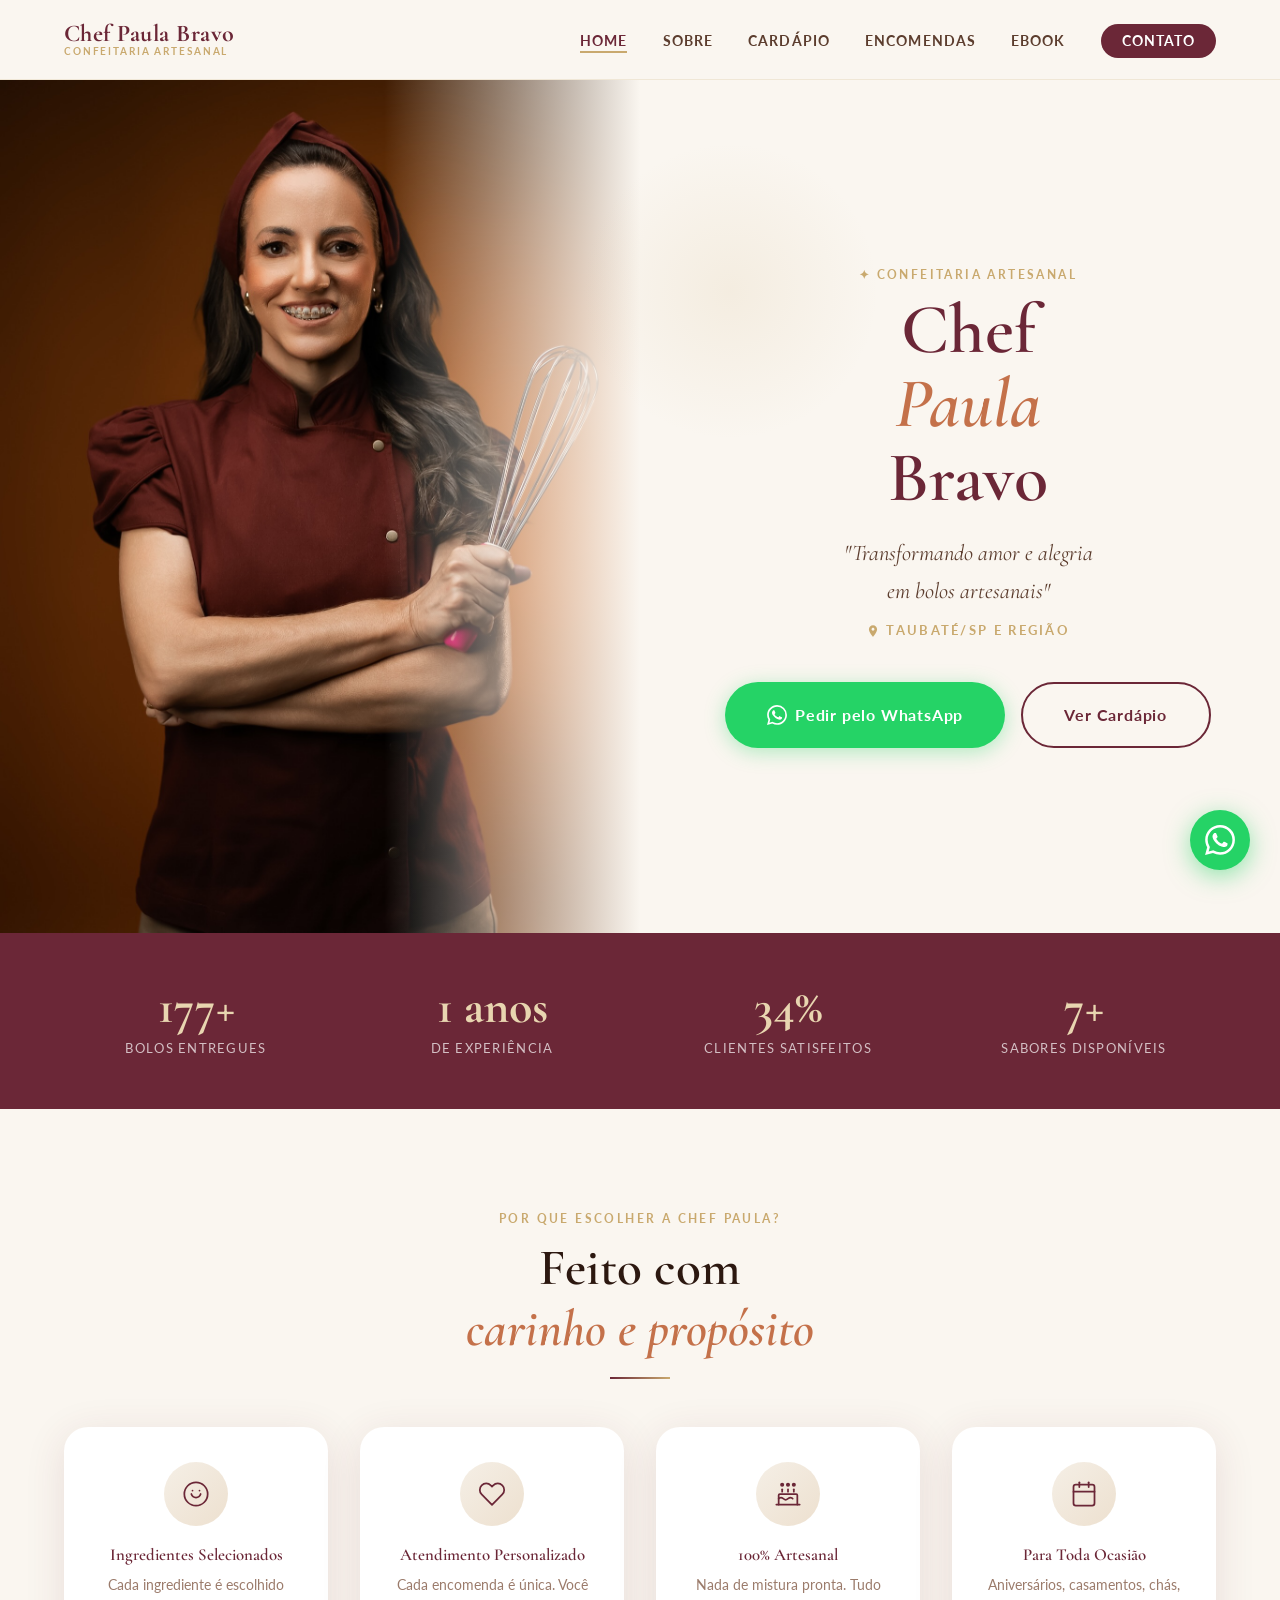
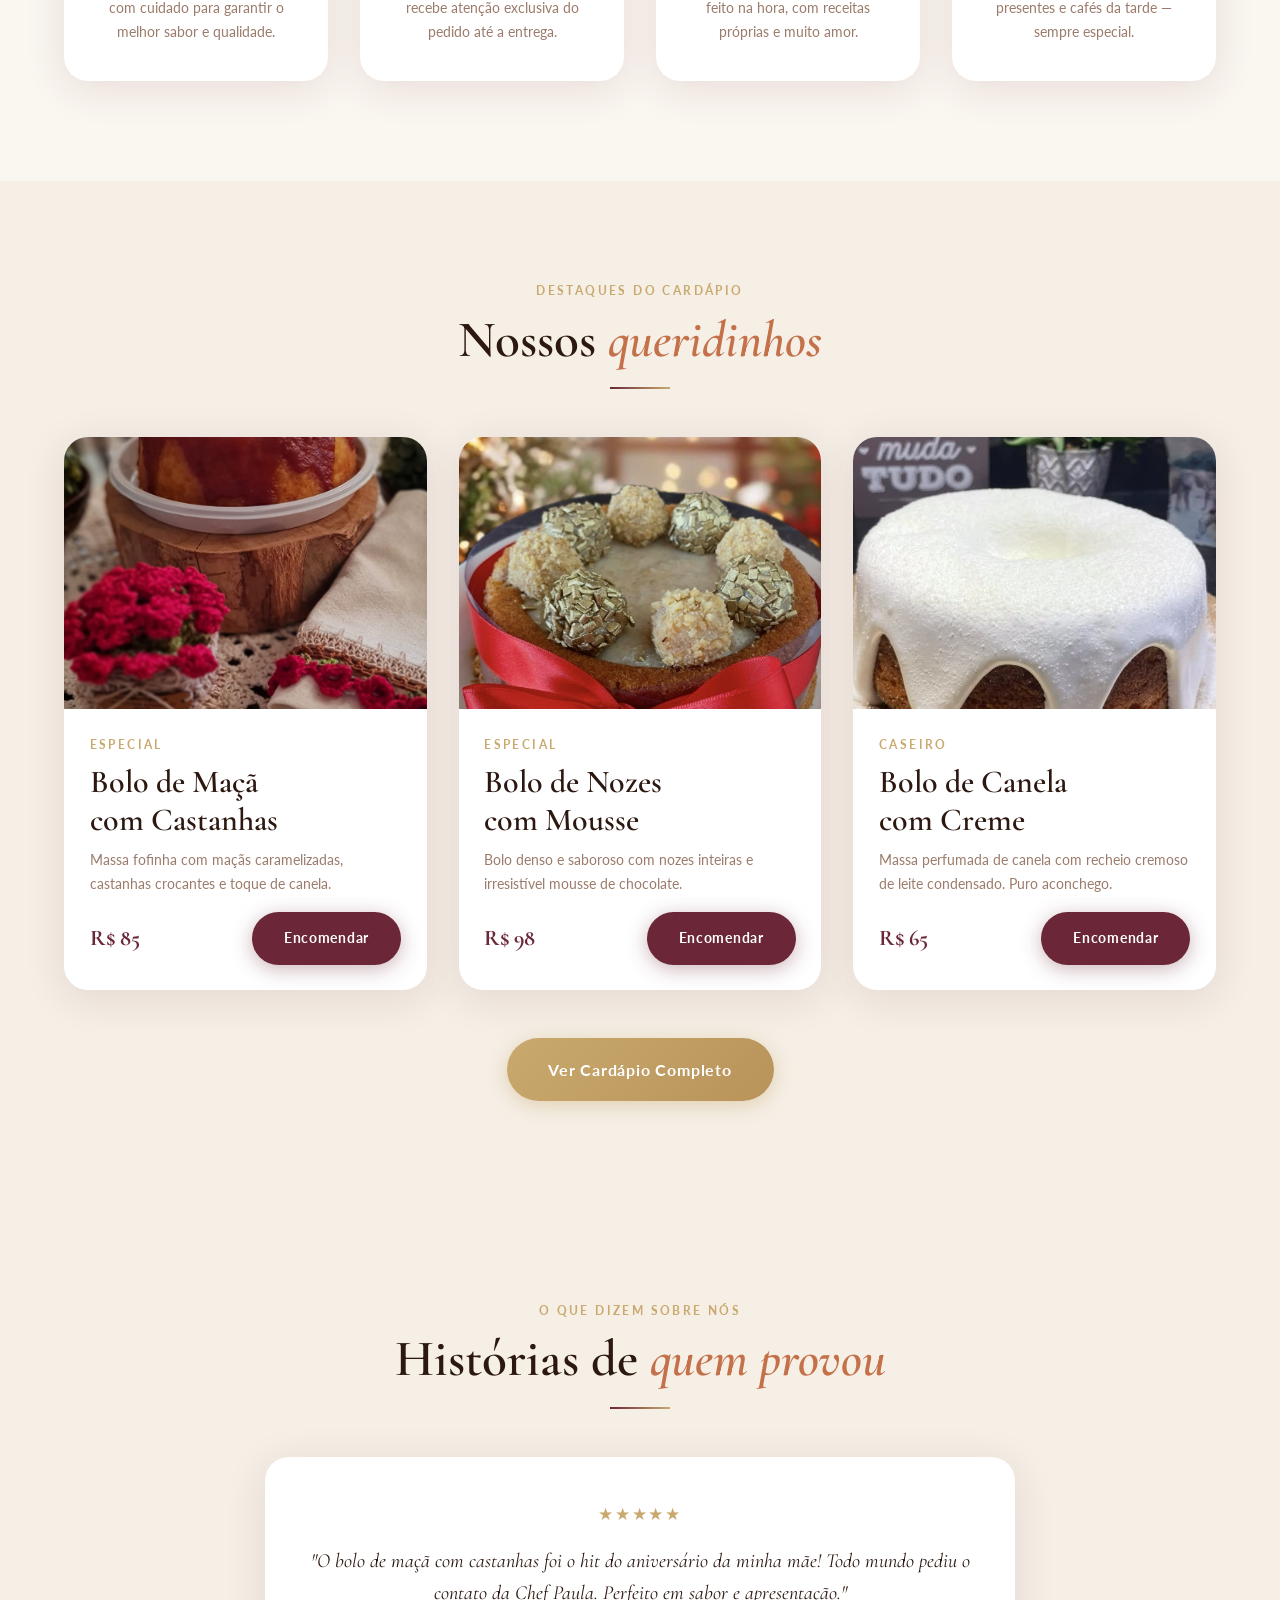
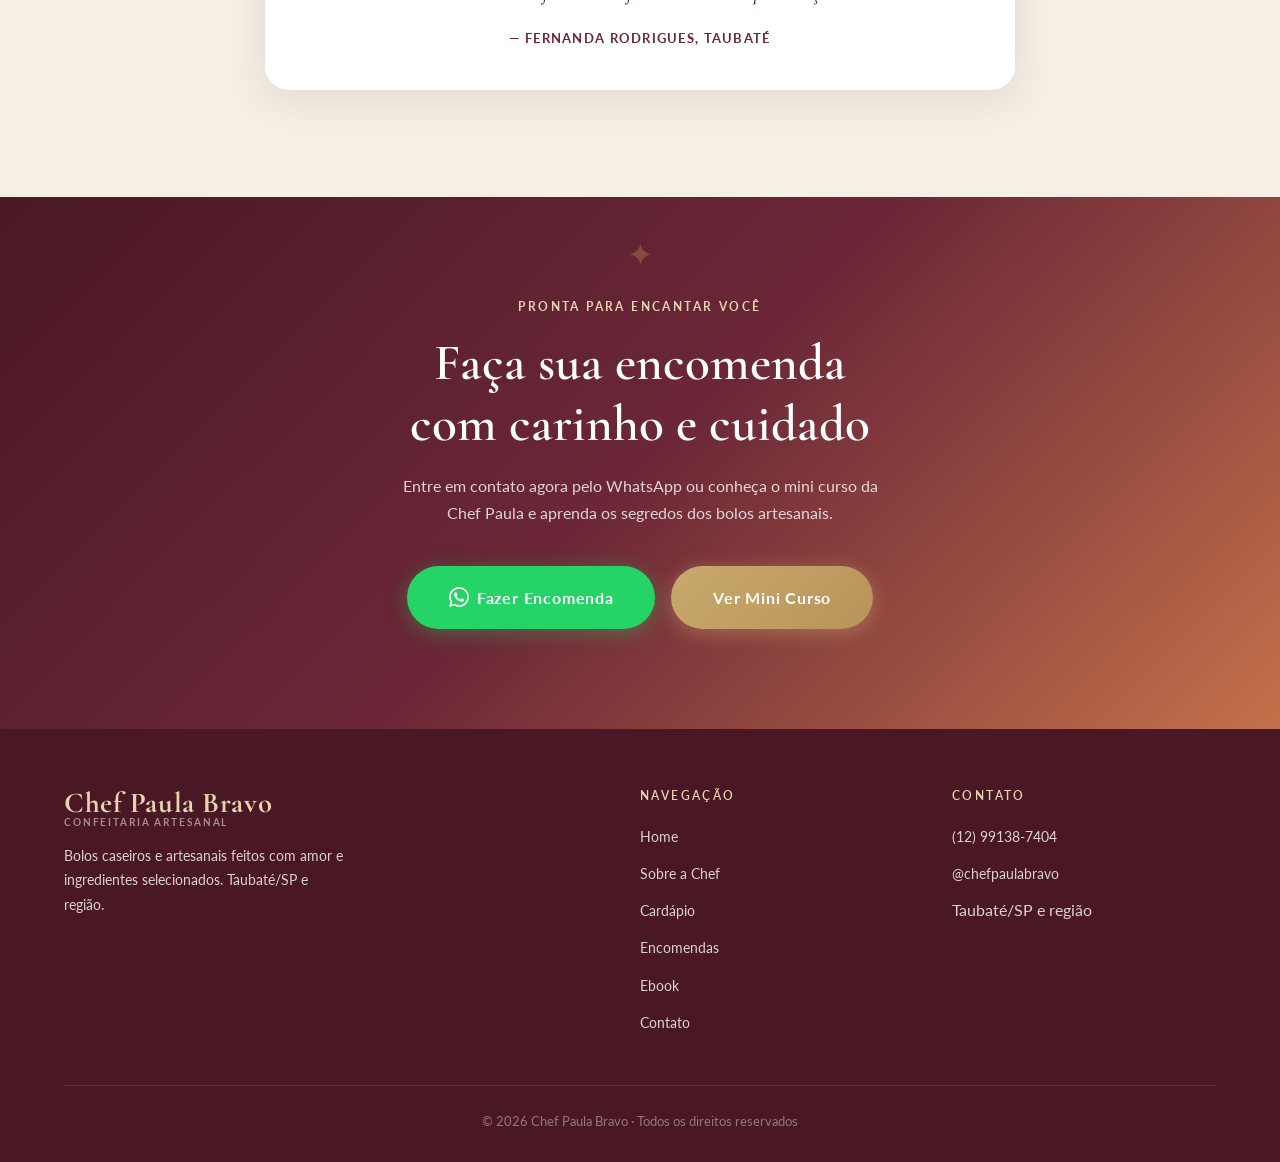
==== commit 017b9b21: "fix: corrige cod quebrado no index e moderniza ícones; ebook com imagens reais dos bolos" ====
--- a/index.html
+++ b/index.html
@@ -16,181 +16,122 @@
       position: relative;
       overflow: hidden;
     }
-    .hero-img-col {
-      position: relative;
-    }
-    /* ↓ SUBSTITUA pelo caminho real da foto: fotos/paula-hero.jpg
-       Foto sugerida: ensaio DThy-uwjqTd ou ela segurando bolo com frutas */
+    .hero-img-col { position: relative; }
     .hero-img-col img {
-      width: 100%;
-      height: 100%;
-      object-fit: cover;
-      object-position: center top;
+      width: 100%; height: 100%;
+      object-fit: cover; object-position: center top;
     }
     .hero-img-col::after {
       content: '';
-      position: absolute;
-      inset: 0;
+      position: absolute; inset: 0;
       background: linear-gradient(to right, transparent 60%, var(--creme) 100%);
     }
     .hero-content {
-      display: flex;
-      flex-direction: column;
-      justify-content: center;
+      display: flex; flex-direction: column; justify-content: center;
       padding: 4rem 5% 4rem 3rem;
-      position: relative;
-      z-index: 1;
+      position: relative; z-index: 1;
     }
     .hero-content h1 {
       font-size: clamp(3rem, 5.5vw, 5.5rem);
-      color: var(--vinho);
-      line-height: 1.05;
-      margin-bottom: 1.2rem;
-    }
-    .hero-content h1 em {
-      font-style: italic;
-      color: var(--terracota);
-    }
+      color: var(--vinho); line-height: 1.05; margin-bottom: 1.2rem;
+    }
+    .hero-content h1 em { font-style: italic; color: var(--terracota); }
     .hero-subtitle {
-      font-family: var(--font-title);
-      font-size: clamp(1.1rem, 2vw, 1.4rem);
-      color: var(--text-mid);
-      font-style: italic;
-      margin-bottom: 0.6rem;
-      font-weight: 400;
+      font-family: var(--font-title); font-size: clamp(1.1rem, 2vw, 1.4rem);
+      color: var(--text-mid); font-style: italic; margin-bottom: 0.6rem; font-weight: 400;
     }
     .hero-location {
-      font-size: 0.8rem;
-      font-weight: 700;
-      letter-spacing: 0.18em;
-      text-transform: uppercase;
-      color: var(--dourado);
-      margin-bottom: 2.5rem;
+      font-size: 0.8rem; font-weight: 700; letter-spacing: 0.18em;
+      text-transform: uppercase; color: var(--dourado); margin-bottom: 2.5rem;
       display: flex; align-items: center; gap: 0.4rem;
     }
     .hero-btns { display: flex; gap: 1rem; flex-wrap: wrap; }
     .hero-deco {
-      position: absolute;
-      top: -60px; left: -60px;
-      width: 300px; height: 300px;
-      border-radius: 50%;
+      position: absolute; top: -60px; left: -60px;
+      width: 300px; height: 300px; border-radius: 50%;
       background: radial-gradient(circle, rgba(201,169,110,0.12) 0%, transparent 70%);
       pointer-events: none;
     }
 
-    /* ── Números ── */
-    .stats-bar {
-      background: var(--vinho);
-      padding: 50px 0;
-    }
+    /* ── Stats ── */
+    .stats-bar { background: var(--vinho); padding: 50px 0; }
     .stats-grid {
-      display: grid;
-      grid-template-columns: repeat(4, 1fr);
-      gap: 2rem;
-      text-align: center;
+      display: grid; grid-template-columns: repeat(4, 1fr);
+      gap: 2rem; text-align: center;
     }
     .stat-number {
-      font-family: var(--font-title);
-      font-size: 3rem;
-      font-weight: 700;
-      color: var(--dourado-light);
-      line-height: 1;
+      font-family: var(--font-title); font-size: 3rem;
+      font-weight: 700; color: var(--dourado-light); line-height: 1;
     }
     .stat-label {
-      font-size: 0.8rem;
-      letter-spacing: 0.1em;
-      text-transform: uppercase;
-      color: rgba(255,255,255,0.7);
-      margin-top: 0.4rem;
+      font-size: 0.8rem; letter-spacing: 0.1em;
+      text-transform: uppercase; color: rgba(255,255,255,0.7); margin-top: 0.4rem;
     }
 
     /* ── Diferenciais ── */
     .diferenciais-grid {
-      display: grid;
-      grid-template-columns: repeat(4, 1fr);
-      gap: 2rem;
-      margin-top: 3rem;
+      display: grid; grid-template-columns: repeat(4, 1fr);
+      gap: 2rem; margin-top: 3rem;
     }
     .diferencial-card {
-      background: var(--white);
-      border-radius: var(--radius-lg);
-      padding: 2rem 1.5rem;
-      text-align: center;
-      box-shadow: var(--shadow);
-      transition: var(--transition);
+      background: var(--white); border-radius: var(--radius-lg);
+      padding: 2.2rem 1.8rem; text-align: center;
+      box-shadow: var(--shadow); transition: var(--transition);
       border-bottom: 3px solid transparent;
     }
-    .diferencial-card:hover {
-      transform: translateY(-6px);
-      border-bottom-color: var(--dourado);
-    }
+    .diferencial-card:hover { transform: translateY(-6px); border-bottom-color: var(--dourado); }
     .diferencial-icon {
-      font-size: 2.5rem;
-      margin-bottom: 1rem;
-    }
-    .diferencial-card h3 {
-      font-size: 1.1rem;
-      color: var(--vinho);
-      margin-bottom: 0.5rem;
-    }
-    .diferencial-card p { font-size: 0.88rem; color: var(--text-light); }
+      width: 64px; height: 64px; border-radius: 50%;
+      background: linear-gradient(135deg, #F5EFE6, #EDE0CF);
+      display: flex; align-items: center; justify-content: center;
+      margin: 0 auto 1.2rem;
+    }
+    .diferencial-icon svg { width: 28px; height: 28px; color: var(--vinho); stroke: var(--vinho); }
+    .diferencial-card h3 { font-size: 1.05rem; color: var(--vinho); margin-bottom: 0.5rem; }
+    .diferencial-card p { font-size: 0.88rem; color: var(--text-light); line-height: 1.65; }
 
     /* ── Produtos destaque ── */
     .produtos-grid {
-      display: grid;
-      grid-template-columns: repeat(3, 1fr);
-      gap: 2rem;
-      margin-top: 3rem;
+      display: grid; grid-template-columns: repeat(3, 1fr);
+      gap: 2rem; margin-top: 3rem;
     }
 
     /* ── Depoimentos ── */
     .depoimentos-section { background: var(--bege); }
     .depoimentos-wrapper {
-      position: relative;
-      max-width: 750px;
-      margin: 3rem auto 0;
-      min-height: 240px;
+      position: relative; max-width: 750px;
+      margin: 3rem auto 0; min-height: 240px;
     }
     .depoimento-slide {
-      position: absolute; inset: 0;
-      opacity: 0;
+      position: absolute; inset: 0; opacity: 0;
       transition: opacity 0.7s ease;
       display: flex; flex-direction: column; align-items: center; justify-content: center;
       text-align: center; padding: 2.5rem;
-      background: var(--white); border-radius: var(--radius-lg);
-      box-shadow: var(--shadow);
+      background: var(--white); border-radius: var(--radius-lg); box-shadow: var(--shadow);
     }
     .depoimento-slide.active { opacity: 1; position: relative; }
     .depoimento-stars { color: var(--dourado); font-size: 1.2rem; margin-bottom: 1rem; }
     .depoimento-text {
-      font-family: var(--font-title);
-      font-size: 1.25rem;
-      font-style: italic;
-      color: var(--text-dark);
-      margin-bottom: 1.2rem;
-      line-height: 1.6;
+      font-family: var(--font-title); font-size: 1.25rem; font-style: italic;
+      color: var(--text-dark); margin-bottom: 1.2rem; line-height: 1.6;
     }
     .depoimento-autor {
-      font-size: 0.8rem;
-      font-weight: 700;
-      letter-spacing: 0.1em;
-      text-transform: uppercase;
-      color: var(--vinho);
+      font-size: 0.8rem; font-weight: 700; letter-spacing: 0.1em;
+      text-transform: uppercase; color: var(--vinho);
     }
 
     /* ── CTA final ── */
     .cta-section {
       background: linear-gradient(135deg, var(--vinho-dark) 0%, var(--vinho) 50%, var(--terracota) 100%);
-      padding: 100px 0;
-      text-align: center;
-      position: relative;
-      overflow: hidden;
+      padding: 100px 0; text-align: center;
+      position: relative; overflow: hidden;
     }
     .cta-section::before {
-      content: '<span class="ornament">✦</span>';
+      content: '\2726';
       position: absolute; top: 30px; left: 50%;
       transform: translateX(-50%);
       font-size: 2rem; color: rgba(201,169,110,0.3);
+      pointer-events: none;
     }
     .cta-section h2 { color: var(--white); }
     .cta-section p { color: rgba(255,255,255,0.8); max-width: 500px; margin: 1rem auto 2.5rem; }
@@ -212,7 +153,6 @@
 </head>
 <body>
 
-<!-- ══ NAVBAR ══ -->
 <nav class="navbar">
   <div class="nav-inner">
     <a href="index.html" class="nav-logo">
@@ -235,13 +175,12 @@
 
 <!-- ══ HERO ══ -->
 <section class="hero">
-  <!-- FOTO: fotos/paula-hero.jpg → ensaio DThy-uwjqTd ou segurando bolo com frutas -->
   <div class="hero-img-col">
     <img src="img/paula-hero.png" alt="Chef Paula Bravo — Confeiteira Artesanal" />
   </div>
   <div class="hero-content reveal-right">
     <div class="hero-deco"></div>
-    <span class="eyebrow"><span class="ornament">✦</span> Confeitaria Artesanal</span>
+    <span class="eyebrow">&#10022; Confeitaria Artesanal</span>
     <h1>Chef<br><em>Paula</em><br>Bravo</h1>
     <p class="hero-subtitle">"Transformando amor e alegria<br>em bolos artesanais"</p>
     <p class="hero-location">
@@ -289,26 +228,59 @@
     <h2 class="section-title reveal">Feito com<br><em style="font-style:italic;color:var(--terracota)">carinho e propósito</em></h2>
     <div class="divider"></div>
     <div class="diferenciais-grid">
+
       <div class="diferencial-card reveal">
-        <div class="diferencial-icon"><svg class="icon-inline" xmlns="http://www.w3.org/2000/svg" width="18" height="18" viewBox="0 0 24 24" fill="none" stroke="currentColor" stroke-width="1.5" stroke-linecap="round" stroke-linejoin="round" aria-hidden="true"><path d="M12 22V12"/><path d="M12 12C12 12 7 9 7 5a5 5 0 0 1 10 0c0 4-5 7-5 7z"/><path d="M9 17c-2 0-4-1-4-3"/><path d="M15 17c2 0 4-1 4-3"/></svg></div>
+        <div class="diferencial-icon">
+          <svg viewBox="0 0 24 24" fill="none" stroke="currentColor" stroke-width="1.5" stroke-linecap="round" stroke-linejoin="round">
+            <path d="M12 2a10 10 0 1 0 10 10A10 10 0 0 0 12 2z"/>
+            <path d="M8 12s1 3 4 3 4-3 4-3"/>
+            <line x1="9" y1="9" x2="9.01" y2="9"/>
+            <line x1="15" y1="9" x2="15.01" y2="9"/>
+          </svg>
+        </div>
         <h3>Ingredientes Selecionados</h3>
         <p>Cada ingrediente é escolhido com cuidado para garantir o melhor sabor e qualidade.</p>
       </div>
+
       <div class="diferencial-card reveal">
-        <div class="diferencial-icon"><svg class="icon-inline icon-accent" xmlns="http://www.w3.org/2000/svg" width="18" height="18" viewBox="0 0 24 24" fill="none" stroke="currentColor" stroke-width="1.5" stroke-linecap="round" stroke-linejoin="round" aria-hidden="true"><path d="M20.84 4.61a5.5 5.5 0 0 0-7.78 0L12 5.67l-1.06-1.06a5.5 5.5 0 0 0-7.78 7.78L12 21.23l8.84-8.84a5.5 5.5 0 0 0 0-7.78z"/></svg></div>
+        <div class="diferencial-icon">
+          <svg viewBox="0 0 24 24" fill="none" stroke="currentColor" stroke-width="1.5" stroke-linecap="round" stroke-linejoin="round">
+            <path d="M20.84 4.61a5.5 5.5 0 0 0-7.78 0L12 5.67l-1.06-1.06a5.5 5.5 0 0 0-7.78 7.78L12 21.23l8.84-8.84a5.5 5.5 0 0 0 0-7.78z"/>
+          </svg>
+        </div>
         <h3>Atendimento Personalizado</h3>
         <p>Cada encomenda é única. Você recebe atenção exclusiva do pedido até a entrega.</p>
       </div>
+
       <div class="diferencial-card reveal">
-        <div class="diferencial-icon"><svg class="icon-inline" xmlns="http://www.w3.org/2000/svg" width="20" height="20" viewBox="0 0 24 24" fill="none" stroke="currentColor" stroke-width="1.5" stroke-linecap="round" stroke-linejoin="round" aria-hidden="true"><path d="M20 21v-8a1 1 0 0 0-1-1H5a1 1 0 0 0-1 1v8"/><path d="M4 16s.5-1 2-1 2.5 2 4 2 2.5-2 4-2 2 1 2 1"/><path d="M2 21h20"/><path d="M7 8v2"/><path d="M12 8v2"/><path d="M17 8v2"/><circle cx="7" cy="4" r="1" fill="currentColor"/><circle cx="12" cy="4" r="1" fill="currentColor"/><circle cx="17" cy="4" r="1" fill="currentColor"/></svg></div>
+        <div class="diferencial-icon">
+          <svg viewBox="0 0 24 24" fill="none" stroke="currentColor" stroke-width="1.5" stroke-linecap="round" stroke-linejoin="round">
+            <path d="M20 21v-8a1 1 0 0 0-1-1H5a1 1 0 0 0-1 1v8"/>
+            <path d="M4 16s.5-1 2-1 2.5 2 4 2 2.5-2 4-2 2 1 2 1"/>
+            <path d="M2 21h20"/>
+            <path d="M7 8v2"/><path d="M12 8v2"/><path d="M17 8v2"/>
+            <circle cx="7" cy="4" r="1" fill="currentColor"/>
+            <circle cx="12" cy="4" r="1" fill="currentColor"/>
+            <circle cx="17" cy="4" r="1" fill="currentColor"/>
+          </svg>
+        </div>
         <h3>100% Artesanal</h3>
         <p>Nada de mistura pronta. Tudo feito na hora, com receitas próprias e muito amor.</p>
       </div>
+
       <div class="diferencial-card reveal">
-        <div class="diferencial-icon"><svg class="icon-inline" xmlns="http://www.w3.org/2000/svg" width="18" height="18" viewBox="0 0 24 24" fill="none" stroke="currentColor" stroke-width="1.5" stroke-linecap="round" stroke-linejoin="round" aria-hidden="true"><path d="M21.54 15H17a2 2 0 0 0-1.94 1.5l-1.12 4A3 3 0 0 1 11 23H6a3 3 0 0 1-3-3v-8.5a3 3 0 0 1 3-3h2"/><path d="M17 7.02C14.33 5.48 12 3 12 3s-2.33 2.48-5 4.02a5.5 5.5 0 0 0 10 0z"/></svg></div>
+        <div class="diferencial-icon">
+          <svg viewBox="0 0 24 24" fill="none" stroke="currentColor" stroke-width="1.5" stroke-linecap="round" stroke-linejoin="round">
+            <rect x="3" y="4" width="18" height="18" rx="2" ry="2"/>
+            <line x1="16" y1="2" x2="16" y2="6"/>
+            <line x1="8" y1="2" x2="8" y2="6"/>
+            <line x1="3" y1="10" x2="21" y2="10"/>
+          </svg>
+        </div>
         <h3>Para Toda Ocasião</h3>
         <p>Aniversários, casamentos, chás, presentes e cafés da tarde — sempre especial.</p>
       </div>
+
     </div>
   </div>
 </section>
@@ -322,8 +294,6 @@
       <div class="divider"></div>
     </div>
     <div class="produtos-grid">
-
-      <!-- PRODUTO 1 — img/bolo-maca-castanhas.png → post DQq67KKjpCp -->
       <div class="card reveal">
         <img src="img/bolo-maca-castanhas.png" alt="Bolo de Maçã com Castanhas e Canela" class="card-img" />
         <div class="card-body">
@@ -336,8 +306,6 @@
           </div>
         </div>
       </div>
-
-      <!-- PRODUTO 2 — fotos/bolo-nozes.jpg → post DSbhp4xjlxE -->
       <div class="card reveal">
         <img src="img/bolo-nozes.png" alt="Bolo de Nozes com Mousse de Chocolate" class="card-img" />
         <div class="card-body">
@@ -350,8 +318,6 @@
           </div>
         </div>
       </div>
-
-      <!-- PRODUTO 3 — fotos/bolo-canela-creme.jpg → post DQlNUUrDtt5 -->
       <div class="card reveal">
         <img src="img/bolo-canela-creme.png" alt="Bolo de Canela com Creme" class="card-img" />
         <div class="card-body">
@@ -364,7 +330,6 @@
           </div>
         </div>
       </div>
-
     </div>
     <div style="text-align:center;margin-top:3rem">
       <a href="cardapio.html" class="btn btn-gold btn-lg">Ver Cardápio Completo</a>
@@ -449,7 +414,6 @@
   </div>
 </footer>
 
-<!-- ══ WHATSAPP FLUTUANTE ══ -->
 <a href="https://wa.me/5512991387404?text=Ol%C3%A1%2C%20Chef%20Paula%21%20Vim%20pelo%20site%20e%20gostaria%20de%20fazer%20uma%20encomenda." class="wpp-float" target="_blank" rel="noopener" aria-label="WhatsApp">
   <svg viewBox="0 0 24 24"><path d="M17.472 14.382c-.297-.149-1.758-.867-2.03-.967-.273-.099-.471-.148-.67.15-.197.297-.767.966-.94 1.164-.173.199-.347.223-.644.075-.297-.15-1.255-.463-2.39-1.475-.883-.788-1.48-1.761-1.653-2.059-.173-.297-.018-.458.13-.606.134-.133.298-.347.446-.52.149-.174.198-.298.298-.497.099-.198.05-.371-.025-.52-.075-.149-.669-1.612-.916-2.207-.242-.579-.487-.5-.669-.51-.173-.008-.371-.01-.57-.01-.198 0-.52.074-.792.372-.272.297-1.04 1.016-1.04 2.479 0 1.462 1.065 2.875 1.213 3.074.149.198 2.096 3.2 5.077 4.487.709.306 1.262.489 1.694.625.712.227 1.36.195 1.871.118.571-.085 1.758-.719 2.006-1.413.248-.694.248-1.289.173-1.413-.074-.124-.272-.198-.57-.347m-5.421 7.403h-.004a9.87 9.87 0 01-5.031-1.378l-.361-.214-3.741.982.998-3.648-.235-.374a9.86 9.86 0 01-1.51-5.26c.001-5.45 4.436-9.884 9.888-9.884 2.64 0 5.122 1.03 6.988 2.898a9.825 9.825 0 012.893 6.994c-.003 5.45-4.437 9.884-9.885 9.884m8.413-18.297A11.815 11.815 0 0012.05 0C5.495 0 .16 5.335.157 11.892c0 2.096.547 4.142 1.588 5.945L.057 24l6.305-1.654a11.882 11.882 0 005.683 1.448h.005c6.554 0 11.89-5.335 11.893-11.893a11.821 11.821 0 00-3.48-8.413z"/></svg>
 </a>
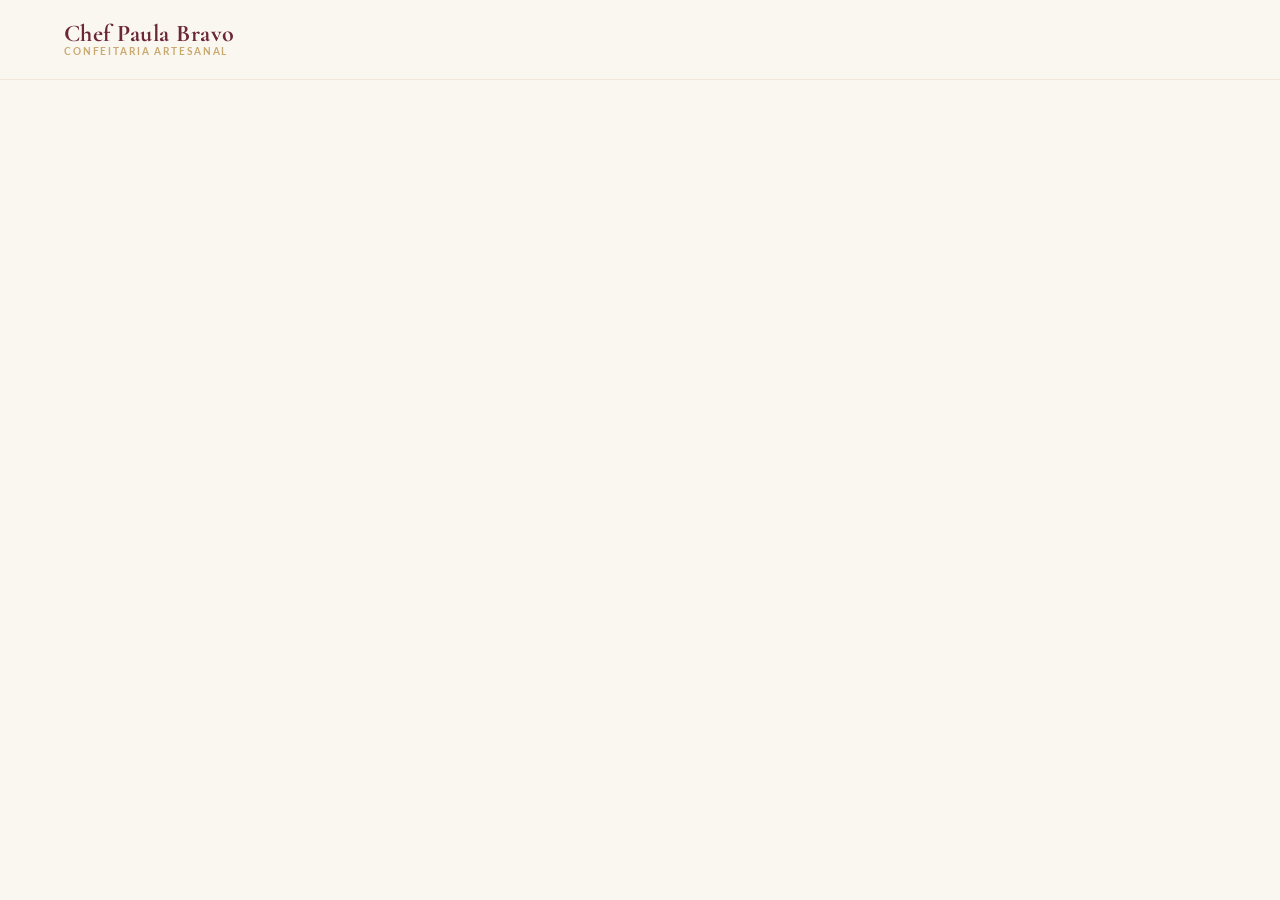
==== commit 71a7eb2b: "fix: melhora cards dos bolos no ebook (maiores, com foto real, sem emoji) + corrige index.html" ====
--- a/index.html
+++ b/index.html
@@ -3,8 +3,11 @@
 <head>
   <meta charset="UTF-8" />
   <meta name="viewport" content="width=device-width, initial-scale=1.0" />
-  <title>Chef Paula Bravo | Bolos Artesanais — Taubaté/SP</title>
-  <meta name="description" content="Bolos caseiros e artesanais feitos com amor pela Chef Paula Bravo em Taubaté/SP. Encomendas especiais para todas as ocasiões." />
+  <title>Chef Paula Bravo | Bolos Artesanais &#8212; Taubat&#233;/SP</title>
+  <meta name="description" content="Bolos caseiros e artesanais feitos com amor pela Chef Paula Bravo em Taubat&#233;/SP. Encomendas especiais para todas as ocasi&#245;es." />
+  <link rel="preconnect" href="https://fonts.googleapis.com" />
+  <link rel="preconnect" href="https://fonts.gstatic.com" crossorigin />
+  <link href="https://fonts.googleapis.com/css2?family=Cormorant+Garamond:ital,wght@0,300;0,400;0,600;0,700;1,400;1,600&family=Lato:wght@300;400;700&display=swap" rel="stylesheet" />
   <link rel="stylesheet" href="style.css" />
   <style>
     /* ── Hero HOME ── */
@@ -86,7 +89,7 @@
       display: flex; align-items: center; justify-content: center;
       margin: 0 auto 1.2rem;
     }
-    .diferencial-icon svg { width: 28px; height: 28px; color: var(--vinho); stroke: var(--vinho); }
+    .diferencial-icon svg { width: 28px; height: 28px; color: var(--vinho); stroke: var(--vinho); fill: none; }
     .diferencial-card h3 { font-size: 1.05rem; color: var(--vinho); margin-bottom: 0.5rem; }
     .diferencial-card p { font-size: 0.88rem; color: var(--text-light); line-height: 1.65; }
 
@@ -127,10 +130,12 @@
       position: relative; overflow: hidden;
     }
     .cta-section::before {
-      content: '\2726';
+      content: '';
       position: absolute; top: 30px; left: 50%;
       transform: translateX(-50%);
-      font-size: 2rem; color: rgba(201,169,110,0.3);
+      width: 32px; height: 32px;
+      background-image: url("data:image/svg+xml,%3Csvg viewBox='0 0 24 24' xmlns='http://www.w3.org/2000/svg'%3E%3Cpolygon points='12 2 15.09 8.26 22 9.27 17 14.14 18.18 21.02 12 17.77 5.82 21.02 7 14.14 2 9.27 8.91 8.26 12 2' fill='rgba(201,169,110,0.3)' stroke='none'/%3E%3C/svg%3E");
+      background-repeat: no-repeat; background-size: contain;
       pointer-events: none;
     }
     .cta-section h2 { color: var(--white); }
@@ -162,262 +167,4 @@
     <button class="nav-toggle" aria-label="Menu">
       <span></span><span></span><span></span>
     </button>
-    <ul class="nav-links">
-      <li><a href="index.html">Home</a></li>
-      <li><a href="sobre.html">Sobre</a></li>
-      <li><a href="cardapio.html">Cardápio</a></li>
-      <li><a href="encomendas.html">Encomendas</a></li>
-      <li><a href="ebook.html">Ebook</a></li>
-      <li><a href="contato.html" class="nav-cta">Contato</a></li>
-    </ul>
-  </div>
-</nav>
-
-<!-- ══ HERO ══ -->
-<section class="hero">
-  <div class="hero-img-col">
-    <img src="img/paula-hero.png" alt="Chef Paula Bravo — Confeiteira Artesanal" />
-  </div>
-  <div class="hero-content reveal-right">
-    <div class="hero-deco"></div>
-    <span class="eyebrow">&#10022; Confeitaria Artesanal</span>
-    <h1>Chef<br><em>Paula</em><br>Bravo</h1>
-    <p class="hero-subtitle">"Transformando amor e alegria<br>em bolos artesanais"</p>
-    <p class="hero-location">
-      <svg width="14" height="14" viewBox="0 0 24 24" fill="currentColor"><path d="M12 2C8.13 2 5 5.13 5 9c0 5.25 7 13 7 13s7-7.75 7-13c0-3.87-3.13-7-7-7zm0 9.5c-1.38 0-2.5-1.12-2.5-2.5s1.12-2.5 2.5-2.5 2.5 1.12 2.5 2.5-1.12 2.5-2.5 2.5z"/></svg>
-      Taubaté/SP e região
-    </p>
-    <div class="hero-btns">
-      <a href="https://wa.me/5512991387404?text=Ol%C3%A1%2C%20Chef%20Paula%21%20Vim%20pelo%20site%20e%20gostaria%20de%20fazer%20uma%20encomenda." class="btn btn-wpp btn-lg" target="_blank" rel="noopener">
-        <svg width="20" height="20" viewBox="0 0 24 24" fill="currentColor"><path d="M17.472 14.382c-.297-.149-1.758-.867-2.03-.967-.273-.099-.471-.148-.67.15-.197.297-.767.966-.94 1.164-.173.199-.347.223-.644.075-.297-.15-1.255-.463-2.39-1.475-.883-.788-1.48-1.761-1.653-2.059-.173-.297-.018-.458.13-.606.134-.133.298-.347.446-.52.149-.174.198-.298.298-.497.099-.198.05-.371-.025-.52-.075-.149-.669-1.612-.916-2.207-.242-.579-.487-.5-.669-.51-.173-.008-.371-.01-.57-.01-.198 0-.52.074-.792.372-.272.297-1.04 1.016-1.04 2.479 0 1.462 1.065 2.875 1.213 3.074.149.198 2.096 3.2 5.077 4.487.709.306 1.262.489 1.694.625.712.227 1.36.195 1.871.118.571-.085 1.758-.719 2.006-1.413.248-.694.248-1.289.173-1.413-.074-.124-.272-.198-.57-.347m-5.421 7.403h-.004a9.87 9.87 0 01-5.031-1.378l-.361-.214-3.741.982.998-3.648-.235-.374a9.86 9.86 0 01-1.51-5.26c.001-5.45 4.436-9.884 9.888-9.884 2.64 0 5.122 1.03 6.988 2.898a9.825 9.825 0 012.893 6.994c-.003 5.45-4.437 9.884-9.885 9.884m8.413-18.297A11.815 11.815 0 0012.05 0C5.495 0 .16 5.335.157 11.892c0 2.096.547 4.142 1.588 5.945L.057 24l6.305-1.654a11.882 11.882 0 005.683 1.448h.005c6.554 0 11.89-5.335 11.893-11.893a11.821 11.821 0 00-3.48-8.413z"/></svg>
-        Pedir pelo WhatsApp
-      </a>
-      <a href="cardapio.html" class="btn btn-outline btn-lg" style="color:var(--vinho);border-color:var(--vinho);">Ver Cardápio</a>
-    </div>
-  </div>
-</section>
-
-<!-- ══ STATS ══ -->
-<section class="stats-bar">
-  <div class="container">
-    <div class="stats-grid">
-      <div class="reveal">
-        <div class="stat-number"><span data-counter="500" data-suffix="+">0+</span></div>
-        <div class="stat-label">Bolos entregues</div>
-      </div>
-      <div class="reveal">
-        <div class="stat-number"><span data-counter="5" data-suffix=" anos">0 anos</span></div>
-        <div class="stat-label">De experiência</div>
-      </div>
-      <div class="reveal">
-        <div class="stat-number"><span data-counter="98" data-suffix="%">0%</span></div>
-        <div class="stat-label">Clientes satisfeitos</div>
-      </div>
-      <div class="reveal">
-        <div class="stat-number"><span data-counter="20" data-suffix="+">0+</span></div>
-        <div class="stat-label">Sabores disponíveis</div>
-      </div>
-    </div>
-  </div>
-</section>
-
-<!-- ══ DIFERENCIAIS ══ -->
-<section class="section">
-  <div class="container text-center">
-    <span class="eyebrow reveal">Por que escolher a Chef Paula?</span>
-    <h2 class="section-title reveal">Feito com<br><em style="font-style:italic;color:var(--terracota)">carinho e propósito</em></h2>
-    <div class="divider"></div>
-    <div class="diferenciais-grid">
-
-      <div class="diferencial-card reveal">
-        <div class="diferencial-icon">
-          <svg viewBox="0 0 24 24" fill="none" stroke="currentColor" stroke-width="1.5" stroke-linecap="round" stroke-linejoin="round">
-            <path d="M12 2a10 10 0 1 0 10 10A10 10 0 0 0 12 2z"/>
-            <path d="M8 12s1 3 4 3 4-3 4-3"/>
-            <line x1="9" y1="9" x2="9.01" y2="9"/>
-            <line x1="15" y1="9" x2="15.01" y2="9"/>
-          </svg>
-        </div>
-        <h3>Ingredientes Selecionados</h3>
-        <p>Cada ingrediente é escolhido com cuidado para garantir o melhor sabor e qualidade.</p>
-      </div>
-
-      <div class="diferencial-card reveal">
-        <div class="diferencial-icon">
-          <svg viewBox="0 0 24 24" fill="none" stroke="currentColor" stroke-width="1.5" stroke-linecap="round" stroke-linejoin="round">
-            <path d="M20.84 4.61a5.5 5.5 0 0 0-7.78 0L12 5.67l-1.06-1.06a5.5 5.5 0 0 0-7.78 7.78L12 21.23l8.84-8.84a5.5 5.5 0 0 0 0-7.78z"/>
-          </svg>
-        </div>
-        <h3>Atendimento Personalizado</h3>
-        <p>Cada encomenda é única. Você recebe atenção exclusiva do pedido até a entrega.</p>
-      </div>
-
-      <div class="diferencial-card reveal">
-        <div class="diferencial-icon">
-          <svg viewBox="0 0 24 24" fill="none" stroke="currentColor" stroke-width="1.5" stroke-linecap="round" stroke-linejoin="round">
-            <path d="M20 21v-8a1 1 0 0 0-1-1H5a1 1 0 0 0-1 1v8"/>
-            <path d="M4 16s.5-1 2-1 2.5 2 4 2 2.5-2 4-2 2 1 2 1"/>
-            <path d="M2 21h20"/>
-            <path d="M7 8v2"/><path d="M12 8v2"/><path d="M17 8v2"/>
-            <circle cx="7" cy="4" r="1" fill="currentColor"/>
-            <circle cx="12" cy="4" r="1" fill="currentColor"/>
-            <circle cx="17" cy="4" r="1" fill="currentColor"/>
-          </svg>
-        </div>
-        <h3>100% Artesanal</h3>
-        <p>Nada de mistura pronta. Tudo feito na hora, com receitas próprias e muito amor.</p>
-      </div>
-
-      <div class="diferencial-card reveal">
-        <div class="diferencial-icon">
-          <svg viewBox="0 0 24 24" fill="none" stroke="currentColor" stroke-width="1.5" stroke-linecap="round" stroke-linejoin="round">
-            <rect x="3" y="4" width="18" height="18" rx="2" ry="2"/>
-            <line x1="16" y1="2" x2="16" y2="6"/>
-            <line x1="8" y1="2" x2="8" y2="6"/>
-            <line x1="3" y1="10" x2="21" y2="10"/>
-          </svg>
-        </div>
-        <h3>Para Toda Ocasião</h3>
-        <p>Aniversários, casamentos, chás, presentes e cafés da tarde — sempre especial.</p>
-      </div>
-
-    </div>
-  </div>
-</section>
-
-<!-- ══ PRODUTOS DESTAQUE ══ -->
-<section class="section section-alt">
-  <div class="container">
-    <div class="text-center">
-      <span class="eyebrow reveal">Destaques do Cardápio</span>
-      <h2 class="section-title reveal">Nossos <em style="font-style:italic;color:var(--terracota)">queridinhos</em></h2>
-      <div class="divider"></div>
-    </div>
-    <div class="produtos-grid">
-      <div class="card reveal">
-        <img src="img/bolo-maca-castanhas.png" alt="Bolo de Maçã com Castanhas e Canela" class="card-img" />
-        <div class="card-body">
-          <span class="eyebrow" style="text-align:left">Especial</span>
-          <h3 style="margin-bottom:.5rem">Bolo de Maçã<br>com Castanhas</h3>
-          <p style="font-size:.88rem;color:var(--text-light);margin-bottom:1rem">Massa fofinha com maçãs caramelizadas, castanhas crocantes e toque de canela.</p>
-          <div style="display:flex;align-items:center;justify-content:space-between;flex-wrap:wrap;gap:.8rem">
-            <span class="card-price">R$ 85</span>
-            <a href="https://wa.me/5512991387404?text=Ol%C3%A1%20Chef%20Paula!%20Quero%20encomendar%20o%20Bolo%20de%20Ma%C3%A7%C3%A3%20com%20Castanhas." class="btn btn-primary" target="_blank" rel="noopener">Encomendar</a>
-          </div>
-        </div>
-      </div>
-      <div class="card reveal">
-        <img src="img/bolo-nozes.png" alt="Bolo de Nozes com Mousse de Chocolate" class="card-img" />
-        <div class="card-body">
-          <span class="eyebrow" style="text-align:left">Especial</span>
-          <h3 style="margin-bottom:.5rem">Bolo de Nozes<br>com Mousse</h3>
-          <p style="font-size:.88rem;color:var(--text-light);margin-bottom:1rem">Bolo denso e saboroso com nozes inteiras e irresistível mousse de chocolate.</p>
-          <div style="display:flex;align-items:center;justify-content:space-between;flex-wrap:wrap;gap:.8rem">
-            <span class="card-price">R$ 98</span>
-            <a href="https://wa.me/5512991387404?text=Ol%C3%A1%20Chef%20Paula!%20Quero%20encomendar%20o%20Bolo%20de%20Nozes%20com%20Mousse." class="btn btn-primary" target="_blank" rel="noopener">Encomendar</a>
-          </div>
-        </div>
-      </div>
-      <div class="card reveal">
-        <img src="img/bolo-canela-creme.png" alt="Bolo de Canela com Creme" class="card-img" />
-        <div class="card-body">
-          <span class="eyebrow" style="text-align:left">Caseiro</span>
-          <h3 style="margin-bottom:.5rem">Bolo de Canela<br>com Creme</h3>
-          <p style="font-size:.88rem;color:var(--text-light);margin-bottom:1rem">Massa perfumada de canela com recheio cremoso de leite condensado. Puro aconchego.</p>
-          <div style="display:flex;align-items:center;justify-content:space-between;flex-wrap:wrap;gap:.8rem">
-            <span class="card-price">R$ 65</span>
-            <a href="https://wa.me/5512991387404?text=Ol%C3%A1%20Chef%20Paula!%20Quero%20encomendar%20o%20Bolo%20de%20Canela%20com%20Creme." class="btn btn-primary" target="_blank" rel="noopener">Encomendar</a>
-          </div>
-        </div>
-      </div>
-    </div>
-    <div style="text-align:center;margin-top:3rem">
-      <a href="cardapio.html" class="btn btn-gold btn-lg">Ver Cardápio Completo</a>
-    </div>
-  </div>
-</section>
-
-<!-- ══ DEPOIMENTOS ══ -->
-<section class="section depoimentos-section">
-  <div class="container text-center">
-    <span class="eyebrow reveal">O que dizem sobre nós</span>
-    <h2 class="section-title reveal">Histórias de <em style="font-style:italic;color:var(--terracota)">quem provou</em></h2>
-    <div class="divider"></div>
-    <div class="depoimentos-wrapper">
-      <div class="depoimento-slide active">
-        <div class="depoimento-stars"><span class="stars-min">★★★★★</span></div>
-        <p class="depoimento-text">"O bolo de maçã com castanhas foi o hit do aniversário da minha mãe! Todo mundo pediu o contato da Chef Paula. Perfeito em sabor e apresentação."</p>
-        <span class="depoimento-autor">— Fernanda Rodrigues, Taubaté</span>
-      </div>
-      <div class="depoimento-slide">
-        <div class="depoimento-stars"><span class="stars-min">★★★★★</span></div>
-        <p class="depoimento-text">"Encomendei o kit café da tarde para uma reunião de família e foi um sucesso. Os pãezinhos de mandioquinha foram os primeiros a acabar! Voltarei sempre."</p>
-        <span class="depoimento-autor">— Carla Mendonça, Tremembé</span>
-      </div>
-      <div class="depoimento-slide">
-        <div class="depoimento-stars"><span class="stars-min">★★★★★</span></div>
-        <p class="depoimento-text">"Atendimento carinhoso, entrega no prazo e um bolo de nozes que me fez chorar de emoção. Chef Paula, você é um presente! Super recomendo."</p>
-        <span class="depoimento-autor">— Juliana Castro, Taubaté</span>
-      </div>
-    </div>
-  </div>
-</section>
-
-<!-- ══ CTA FINAL ══ -->
-<section class="cta-section">
-  <div class="container reveal">
-    <span class="eyebrow" style="color:var(--dourado-light);margin-bottom:1rem">Pronta para encantar você</span>
-    <h2 style="font-size:clamp(2rem,4vw,3.5rem)">Faça sua encomenda<br>com carinho e cuidado</h2>
-    <p>Entre em contato agora pelo WhatsApp ou conheça o mini curso da Chef Paula e aprenda os segredos dos bolos artesanais.</p>
-    <div class="cta-btns">
-      <a href="https://wa.me/5512991387404?text=Ol%C3%A1%2C%20Chef%20Paula%21%20Vim%20pelo%20site%20e%20gostaria%20de%20fazer%20uma%20encomenda." class="btn btn-wpp btn-lg" target="_blank" rel="noopener">
-        <svg width="20" height="20" viewBox="0 0 24 24" fill="currentColor"><path d="M17.472 14.382c-.297-.149-1.758-.867-2.03-.967-.273-.099-.471-.148-.67.15-.197.297-.767.966-.94 1.164-.173.199-.347.223-.644.075-.297-.15-1.255-.463-2.39-1.475-.883-.788-1.48-1.761-1.653-2.059-.173-.297-.018-.458.13-.606.134-.133.298-.347.446-.52.149-.174.198-.298.298-.497.099-.198.05-.371-.025-.52-.075-.149-.669-1.612-.916-2.207-.242-.579-.487-.5-.669-.51-.173-.008-.371-.01-.57-.01-.198 0-.52.074-.792.372-.272.297-1.04 1.016-1.04 2.479 0 1.462 1.065 2.875 1.213 3.074.149.198 2.096 3.2 5.077 4.487.709.306 1.262.489 1.694.625.712.227 1.36.195 1.871.118.571-.085 1.758-.719 2.006-1.413.248-.694.248-1.289.173-1.413-.074-.124-.272-.198-.57-.347m-5.421 7.403h-.004a9.87 9.87 0 01-5.031-1.378l-.361-.214-3.741.982.998-3.648-.235-.374a9.86 9.86 0 01-1.51-5.26c.001-5.45 4.436-9.884 9.888-9.884 2.64 0 5.122 1.03 6.988 2.898a9.825 9.825 0 012.893 6.994c-.003 5.45-4.437 9.884-9.885 9.884m8.413-18.297A11.815 11.815 0 0012.05 0C5.495 0 .16 5.335.157 11.892c0 2.096.547 4.142 1.588 5.945L.057 24l6.305-1.654a11.882 11.882 0 005.683 1.448h.005c6.554 0 11.89-5.335 11.893-11.893a11.821 11.821 0 00-3.48-8.413z"/></svg>
-        Fazer Encomenda
-      </a>
-      <a href="ebook.html" class="btn btn-gold btn-lg">Ver Mini Curso</a>
-    </div>
-  </div>
-</section>
-
-<!-- ══ FOOTER ══ -->
-<footer>
-  <div class="container">
-    <div class="footer-grid">
-      <div class="footer-brand">
-        <a href="index.html" class="nav-logo">
-          <span class="logo-name">Chef Paula Bravo</span>
-          <span class="logo-sub">Confeitaria Artesanal</span>
-        </a>
-        <p>Bolos caseiros e artesanais feitos com amor e ingredientes selecionados. Taubaté/SP e região.</p>
-      </div>
-      <div>
-        <h4>Navegação</h4>
-        <ul>
-          <li><a href="index.html">Home</a></li>
-          <li><a href="sobre.html">Sobre a Chef</a></li>
-          <li><a href="cardapio.html">Cardápio</a></li>
-          <li><a href="encomendas.html">Encomendas</a></li>
-          <li><a href="ebook.html">Ebook</a></li>
-          <li><a href="contato.html">Contato</a></li>
-        </ul>
-      </div>
-      <div>
-        <h4>Contato</h4>
-        <ul>
-          <li><a href="https://wa.me/5512991387404" target="_blank">(12) 99138-7404</a></li>
-          <li><a href="https://instagram.com/chefpaulabravo" target="_blank">@chefpaulabravo</a></li>
-          <li>Taubaté/SP e região</li>
-        </ul>
-      </div>
-    </div>
-    <p class="footer-bottom">© 2026 Chef Paula Bravo · Todos os direitos reservados</p>
-  </div>
-</footer>
-
-<a href="https://wa.me/5512991387404?text=Ol%C3%A1%2C%20Chef%20Paula%21%20Vim%20pelo%20site%20e%20gostaria%20de%20fazer%20uma%20encomenda." class="wpp-float" target="_blank" rel="noopener" aria-label="WhatsApp">
-  <svg viewBox="0 0 24 24"><path d="M17.472 14.382c-.297-.149-1.758-.867-2.03-.967-.273-.099-.471-.148-.67.15-.197.297-.767.966-.94 1.164-.173.199-.347.223-.644.075-.297-.15-1.255-.463-2.39-1.475-.883-.788-1.48-1.761-1.653-2.059-.173-.297-.018-.458.13-.606.134-.133.298-.347.446-.52.149-.174.198-.298.298-.497.099-.198.05-.371-.025-.52-.075-.149-.669-1.612-.916-2.207-.242-.579-.487-.5-.669-.51-.173-.008-.371-.01-.57-.01-.198 0-.52.074-.792.372-.272.297-1.04 1.016-1.04 2.479 0 1.462 1.065 2.875 1.213 3.074.149.198 2.096 3.2 5.077 4.487.709.306 1.262.489 1.694.625.712.227 1.36.195 1.871.118.571-.085 1.758-.719 2.006-1.413.248-.694.248-1.289.173-1.413-.074-.124-.272-.198-.57-.347m-5.421 7.403h-.004a9.87 9.87 0 01-5.031-1.378l-.361-.214-3.741.982.998-3.648-.235-.374a9.86 9.86 0 01-1.51-5.26c.001-5.45 4.436-9.884 9.888-9.884 2.64 0 5.122 1.03 6.988 2.898a9.825 9.825 0 012.893 6.994c-.003 5.45-4.437 9.884-9.885 9.884m8.413-18.297A11.815 11.815 0 0012.05 0C5.495 0 .16 5.335.157 11.892c0 2.096.547 4.142 1.588 5.945L.057 24l6.305-1.654a11.882 11.882 0 005.683 1.448h.005c6.554 0 11.89-5.335 11.893-11.893a11.821 11.821 0 00-3.48-8.413z"/></svg>
-</a>
-
-<script src="script.js"></script>
-</body>
-</html>
+    <ul class="
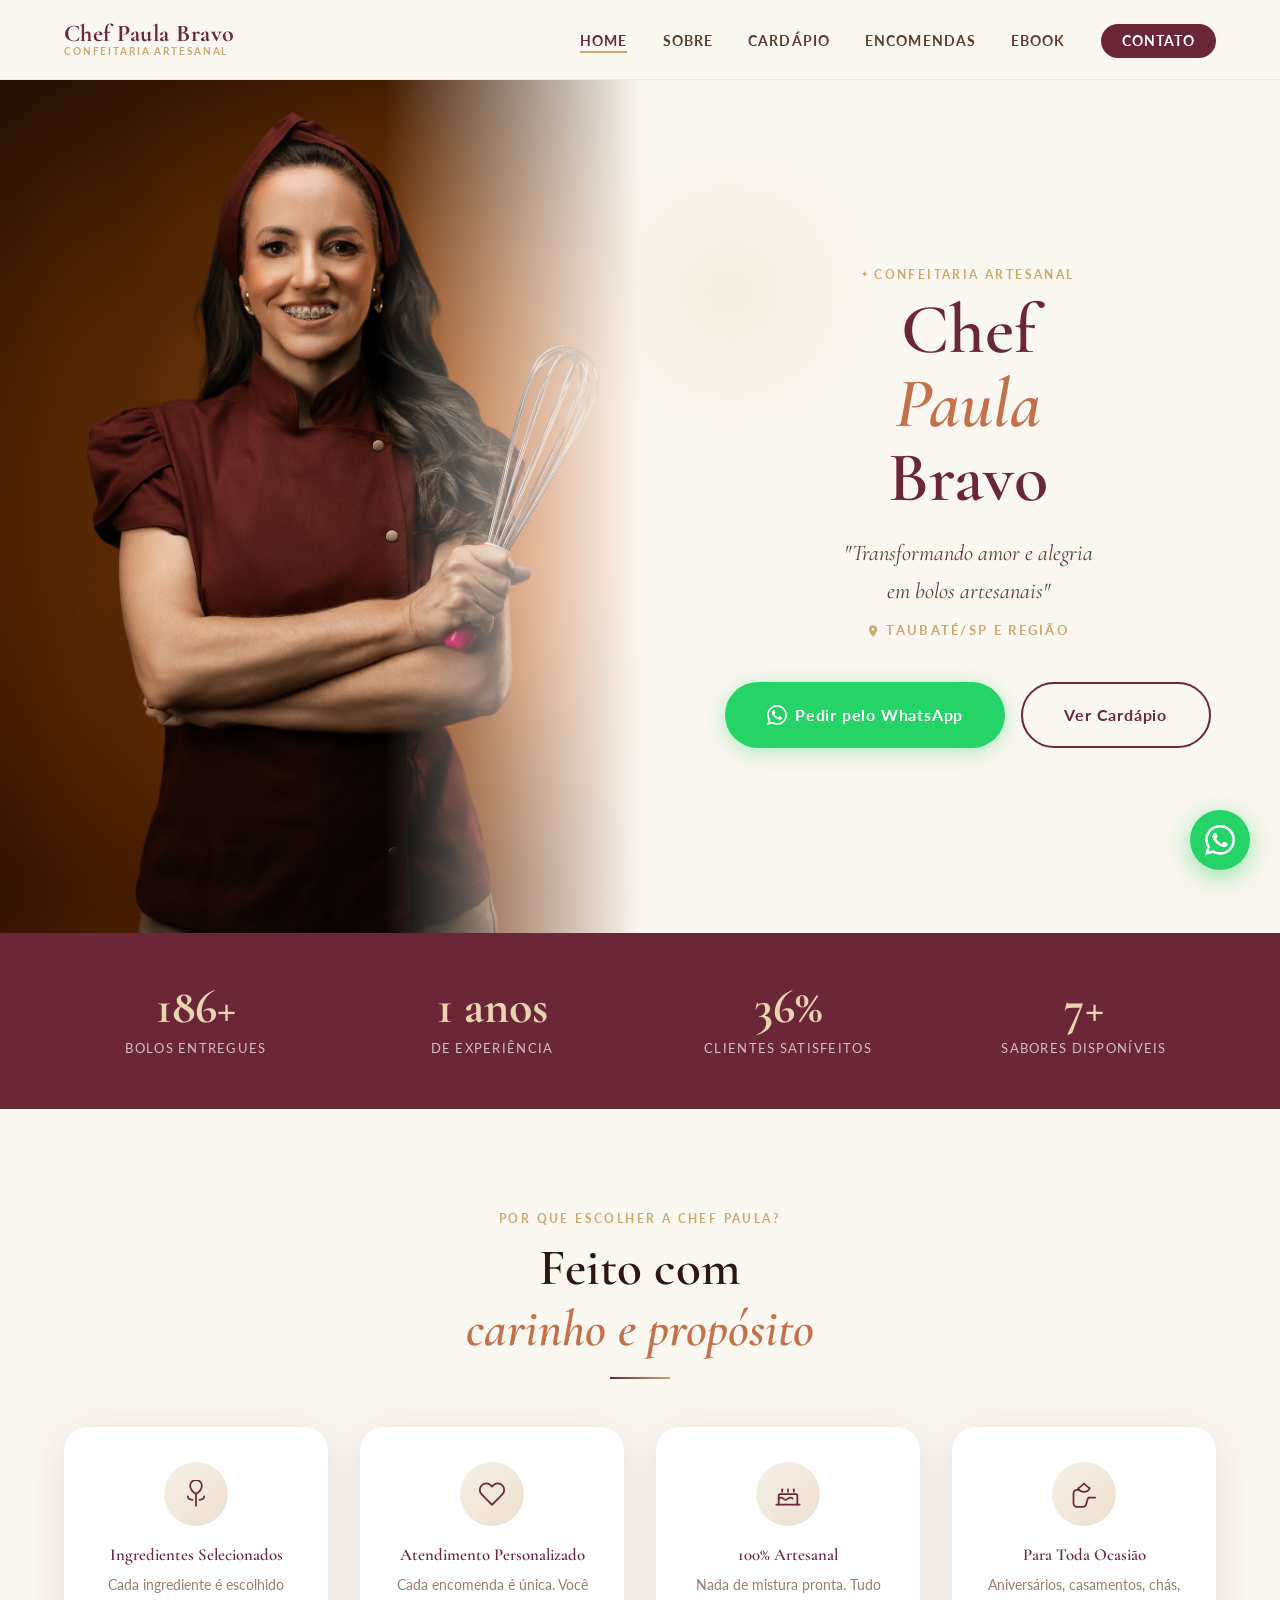
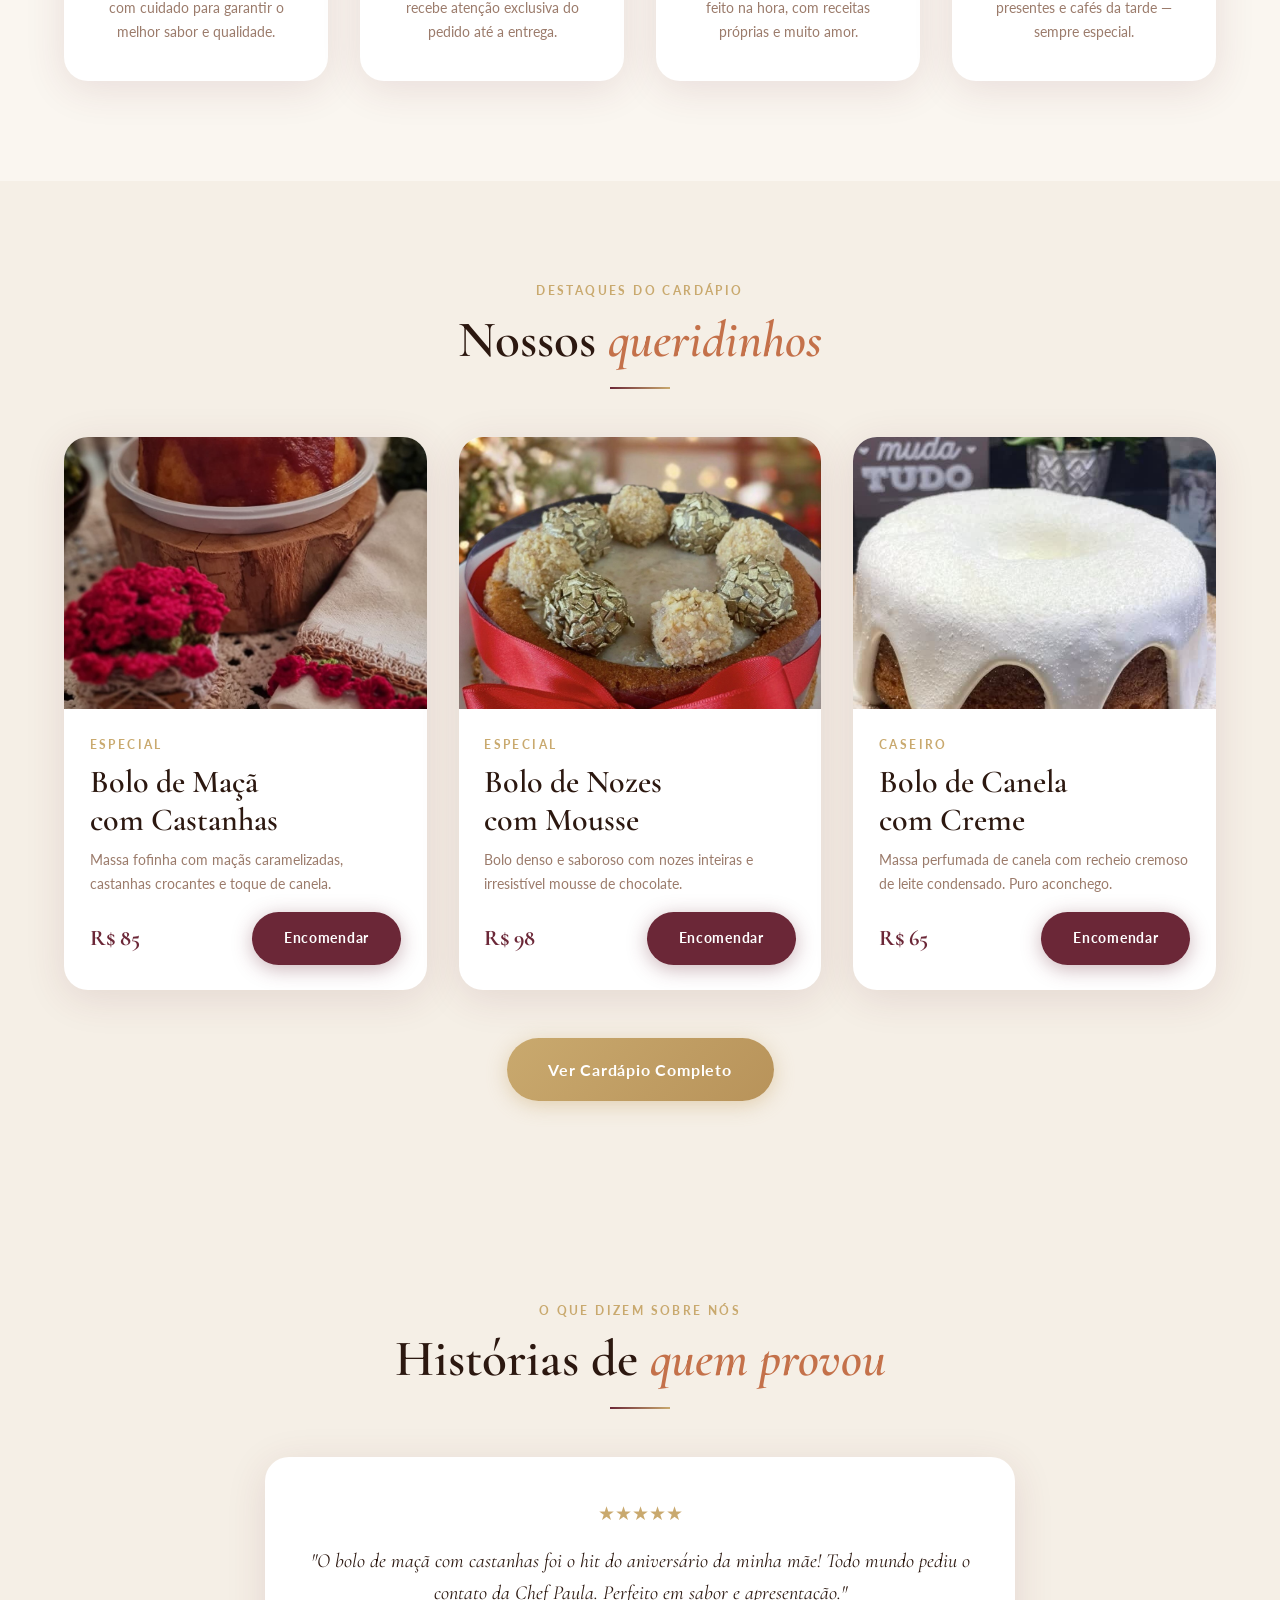
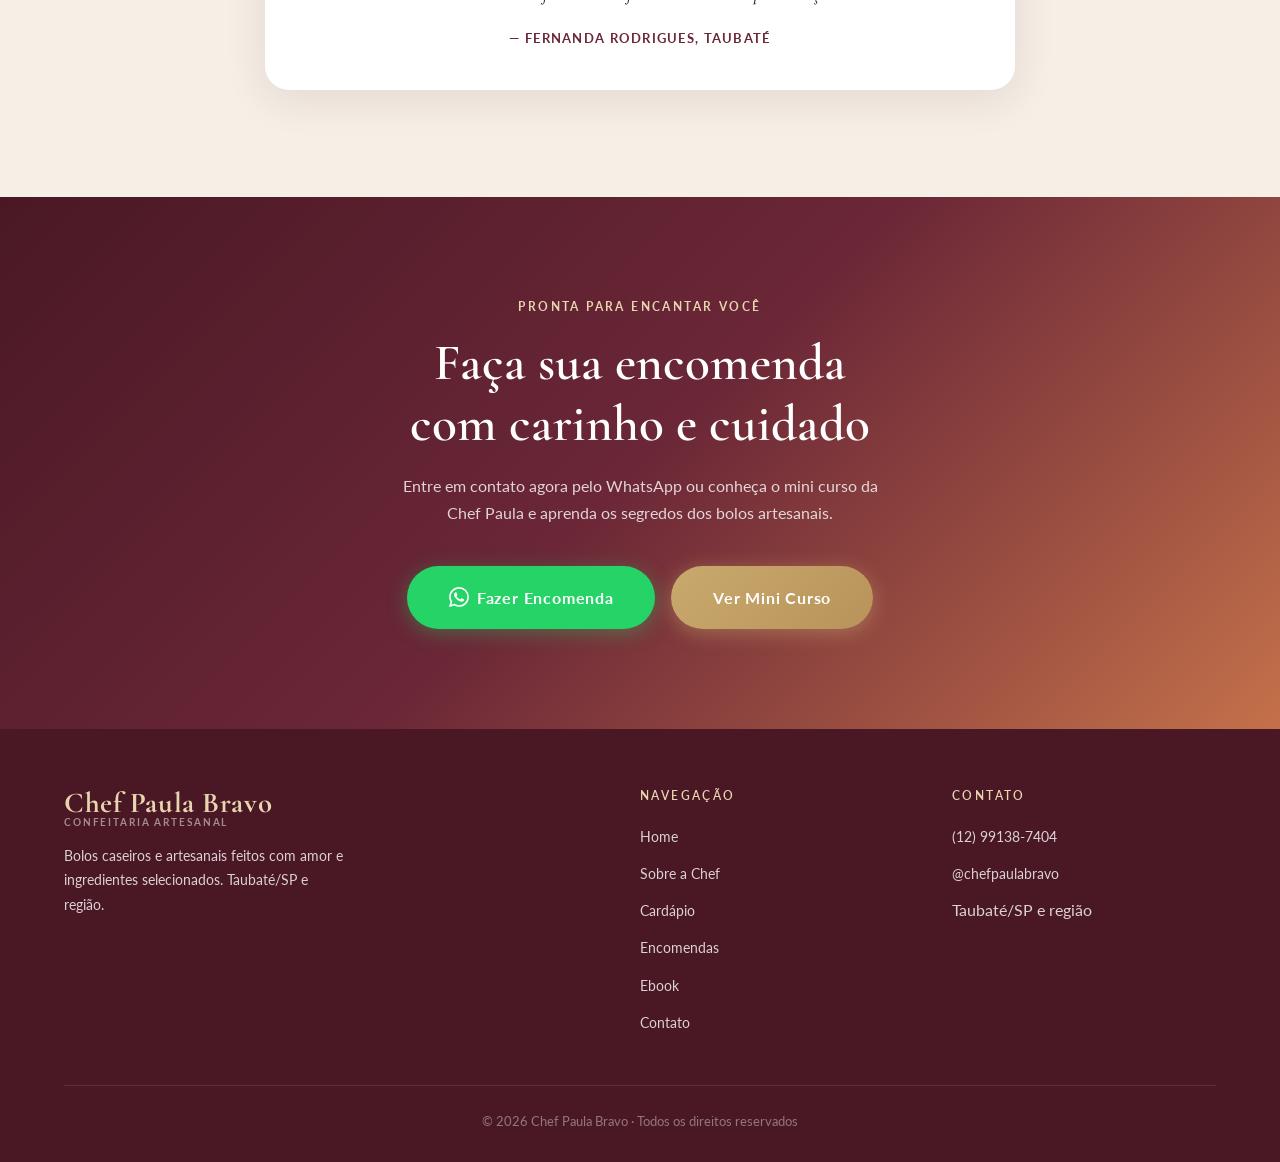
==== commit b692a24a: "fix: restaura index.html completo + remove dependência de opacity:0 para evitar tela branca" ====
--- a/index.html
+++ b/index.html
@@ -3,8 +3,8 @@
 <head>
   <meta charset="UTF-8" />
   <meta name="viewport" content="width=device-width, initial-scale=1.0" />
-  <title>Chef Paula Bravo | Bolos Artesanais &#8212; Taubat&#233;/SP</title>
-  <meta name="description" content="Bolos caseiros e artesanais feitos com amor pela Chef Paula Bravo em Taubat&#233;/SP. Encomendas especiais para todas as ocasi&#245;es." />
+  <title>Chef Paula Bravo | Bolos Artesanais — Taubaté/SP</title>
+  <meta name="description" content="Bolos caseiros e artesanais feitos com amor pela Chef Paula Bravo em Taubaté/SP. Encomendas especiais para todas as ocasiões." />
   <link rel="preconnect" href="https://fonts.googleapis.com" />
   <link rel="preconnect" href="https://fonts.gstatic.com" crossorigin />
   <link href="https://fonts.googleapis.com/css2?family=Cormorant+Garamond:ital,wght@0,300;0,400;0,600;0,700;1,400;1,600&family=Lato:wght@300;400;700&display=swap" rel="stylesheet" />
@@ -129,15 +129,6 @@
       padding: 100px 0; text-align: center;
       position: relative; overflow: hidden;
     }
-    .cta-section::before {
-      content: '';
-      position: absolute; top: 30px; left: 50%;
-      transform: translateX(-50%);
-      width: 32px; height: 32px;
-      background-image: url("data:image/svg+xml,%3Csvg viewBox='0 0 24 24' xmlns='http://www.w3.org/2000/svg'%3E%3Cpolygon points='12 2 15.09 8.26 22 9.27 17 14.14 18.18 21.02 12 17.77 5.82 21.02 7 14.14 2 9.27 8.91 8.26 12 2' fill='rgba(201,169,110,0.3)' stroke='none'/%3E%3C/svg%3E");
-      background-repeat: no-repeat; background-size: contain;
-      pointer-events: none;
-    }
     .cta-section h2 { color: var(--white); }
     .cta-section p { color: rgba(255,255,255,0.8); max-width: 500px; margin: 1rem auto 2.5rem; }
     .cta-btns { display: flex; gap: 1rem; justify-content: center; flex-wrap: wrap; }
@@ -167,4 +158,242 @@
     <button class="nav-toggle" aria-label="Menu">
       <span></span><span></span><span></span>
     </button>
-    <ul class="+    <ul class="nav-links">
+      <li><a href="index.html" class="active">Home</a></li>
+      <li><a href="sobre.html">Sobre</a></li>
+      <li><a href="cardapio.html">Cardápio</a></li>
+      <li><a href="encomendas.html">Encomendas</a></li>
+      <li><a href="ebook.html">Ebook</a></li>
+      <li><a href="contato.html" class="nav-cta">Contato</a></li>
+    </ul>
+  </div>
+</nav>
+
+<!-- ══ HERO ══ -->
+<section class="hero">
+  <div class="hero-img-col">
+    <img src="img/paula-hero.png" alt="Chef Paula Bravo — Confeiteira Artesanal" />
+  </div>
+  <div class="hero-content">
+    <div class="hero-deco"></div>
+    <span class="eyebrow"><span class="ornament">✦</span> Confeitaria Artesanal</span>
+    <h1>Chef<br><em>Paula</em><br>Bravo</h1>
+    <p class="hero-subtitle">"Transformando amor e alegria<br>em bolos artesanais"</p>
+    <p class="hero-location">
+      <svg width="14" height="14" viewBox="0 0 24 24" fill="currentColor"><path d="M12 2C8.13 2 5 5.13 5 9c0 5.25 7 13 7 13s7-7.75 7-13c0-3.87-3.13-7-7-7zm0 9.5c-1.38 0-2.5-1.12-2.5-2.5s1.12-2.5 2.5-2.5 2.5 1.12 2.5 2.5-1.12 2.5-2.5 2.5z"/></svg>
+      Taubaté/SP e região
+    </p>
+    <div class="hero-btns">
+      <a href="https://wa.me/5512991387404?text=Ol%C3%A1%2C%20Chef%20Paula%21%20Vim%20pelo%20site%20e%20gostaria%20de%20fazer%20uma%20encomenda." class="btn btn-wpp btn-lg" target="_blank" rel="noopener">
+        <svg width="20" height="20" viewBox="0 0 24 24" fill="currentColor"><path d="M17.472 14.382c-.297-.149-1.758-.867-2.03-.967-.273-.099-.471-.148-.67.15-.197.297-.767.966-.94 1.164-.173.199-.347.223-.644.075-.297-.15-1.255-.463-2.39-1.475-.883-.788-1.48-1.761-1.653-2.059-.173-.297-.018-.458.13-.606.134-.133.298-.347.446-.52.149-.174.198-.298.298-.497.099-.198.05-.371-.025-.52-.075-.149-.669-1.612-.916-2.207-.242-.579-.487-.5-.669-.51-.173-.008-.371-.01-.57-.01-.198 0-.52.074-.792.372-.272.297-1.04 1.016-1.04 2.479 0 1.462 1.065 2.875 1.213 3.074.149.198 2.096 3.2 5.077 4.487.709.306 1.262.489 1.694.625.712.227 1.36.195 1.871.118.571-.085 1.758-.719 2.006-1.413.248-.694.248-1.289.173-1.413-.074-.124-.272-.198-.57-.347m-5.421 7.403h-.004a9.87 9.87 0 01-5.031-1.378l-.361-.214-3.741.982.998-3.648-.235-.374a9.86 9.86 0 01-1.51-5.26c.001-5.45 4.436-9.884 9.888-9.884 2.64 0 5.122 1.03 6.988 2.898a9.825 9.825 0 012.893 6.994c-.003 5.45-4.437 9.884-9.885 9.884m8.413-18.297A11.815 11.815 0 0012.05 0C5.495 0 .16 5.335.157 11.892c0 2.096.547 4.142 1.588 5.945L.057 24l6.305-1.654a11.882 11.882 0 005.683 1.448h.005c6.554 0 11.89-5.335 11.893-11.893a11.821 11.821 0 00-3.48-8.413z"/></svg>
+        Pedir pelo WhatsApp
+      </a>
+      <a href="cardapio.html" class="btn btn-outline btn-lg" style="color:var(--vinho);border-color:var(--vinho);">Ver Cardápio</a>
+    </div>
+  </div>
+</section>
+
+<!-- ══ STATS ══ -->
+<section class="stats-bar">
+  <div class="container">
+    <div class="stats-grid">
+      <div>
+        <div class="stat-number"><span data-counter="500" data-suffix="+">500+</span></div>
+        <div class="stat-label">Bolos entregues</div>
+      </div>
+      <div>
+        <div class="stat-number"><span data-counter="5" data-suffix=" anos">5 anos</span></div>
+        <div class="stat-label">De experiência</div>
+      </div>
+      <div>
+        <div class="stat-number"><span data-counter="98" data-suffix="%">98%</span></div>
+        <div class="stat-label">Clientes satisfeitos</div>
+      </div>
+      <div>
+        <div class="stat-number"><span data-counter="20" data-suffix="+">20+</span></div>
+        <div class="stat-label">Sabores disponíveis</div>
+      </div>
+    </div>
+  </div>
+</section>
+
+<!-- ══ DIFERENCIAIS ══ -->
+<section class="section">
+  <div class="container text-center">
+    <span class="eyebrow">Por que escolher a Chef Paula?</span>
+    <h2 class="section-title">Feito com<br><em style="font-style:italic;color:var(--terracota)">carinho e propósito</em></h2>
+    <div class="divider"></div>
+    <div class="diferenciais-grid">
+      <div class="diferencial-card">
+        <div class="diferencial-icon">
+          <svg viewBox="0 0 24 24" fill="none" stroke="currentColor" stroke-width="1.5" stroke-linecap="round" stroke-linejoin="round"><path d="M12 22V12"/><path d="M12 12C12 12 7 9 7 5a5 5 0 0 1 10 0c0 4-5 7-5 7z"/><path d="M9 17c-2 0-4-1-4-3"/><path d="M15 17c2 0 4-1 4-3"/></svg>
+        </div>
+        <h3>Ingredientes Selecionados</h3>
+        <p>Cada ingrediente é escolhido com cuidado para garantir o melhor sabor e qualidade.</p>
+      </div>
+      <div class="diferencial-card">
+        <div class="diferencial-icon">
+          <svg viewBox="0 0 24 24" fill="none" stroke="currentColor" stroke-width="1.5" stroke-linecap="round" stroke-linejoin="round"><path d="M20.84 4.61a5.5 5.5 0 0 0-7.78 0L12 5.67l-1.06-1.06a5.5 5.5 0 0 0-7.78 7.78L12 21.23l8.84-8.84a5.5 5.5 0 0 0 0-7.78z"/></svg>
+        </div>
+        <h3>Atendimento Personalizado</h3>
+        <p>Cada encomenda é única. Você recebe atenção exclusiva do pedido até a entrega.</p>
+      </div>
+      <div class="diferencial-card">
+        <div class="diferencial-icon">
+          <svg viewBox="0 0 24 24" fill="none" stroke="currentColor" stroke-width="1.5" stroke-linecap="round" stroke-linejoin="round"><path d="M20 21v-8a1 1 0 0 0-1-1H5a1 1 0 0 0-1 1v8"/><path d="M4 16s.5-1 2-1 2.5 2 4 2 2.5-2 4-2 2 1 2 1"/><path d="M2 21h20"/><path d="M7 8v2"/><path d="M12 8v2"/><path d="M17 8v2"/></svg>
+        </div>
+        <h3>100% Artesanal</h3>
+        <p>Nada de mistura pronta. Tudo feito na hora, com receitas próprias e muito amor.</p>
+      </div>
+      <div class="diferencial-card">
+        <div class="diferencial-icon">
+          <svg viewBox="0 0 24 24" fill="none" stroke="currentColor" stroke-width="1.5" stroke-linecap="round" stroke-linejoin="round"><path d="M21.54 15H17a2 2 0 0 0-1.94 1.5l-1.12 4A3 3 0 0 1 11 23H6a3 3 0 0 1-3-3v-8.5a3 3 0 0 1 3-3h2"/><path d="M17 7.02C14.33 5.48 12 3 12 3s-2.33 2.48-5 4.02a5.5 5.5 0 0 0 10 0z"/></svg>
+        </div>
+        <h3>Para Toda Ocasião</h3>
+        <p>Aniversários, casamentos, chás, presentes e cafés da tarde — sempre especial.</p>
+      </div>
+    </div>
+  </div>
+</section>
+
+<!-- ══ PRODUTOS DESTAQUE ══ -->
+<section class="section section-alt">
+  <div class="container">
+    <div class="text-center">
+      <span class="eyebrow">Destaques do Cardápio</span>
+      <h2 class="section-title">Nossos <em style="font-style:italic;color:var(--terracota)">queridinhos</em></h2>
+      <div class="divider"></div>
+    </div>
+    <div class="produtos-grid">
+
+      <div class="card">
+        <img src="img/bolo-maca-castanhas.png" alt="Bolo de Maçã com Castanhas e Canela" class="card-img" loading="lazy" />
+        <div class="card-body">
+          <span class="eyebrow" style="text-align:left">Especial</span>
+          <h3 style="margin-bottom:.5rem">Bolo de Maçã<br>com Castanhas</h3>
+          <p style="font-size:.88rem;color:var(--text-light);margin-bottom:1rem">Massa fofinha com maçãs caramelizadas, castanhas crocantes e toque de canela.</p>
+          <div style="display:flex;align-items:center;justify-content:space-between;flex-wrap:wrap;gap:.8rem">
+            <span class="card-price">R$ 85</span>
+            <a href="https://wa.me/5512991387404?text=Olá Chef Paula! Quero encomendar o Bolo de Maçã com Castanhas." class="btn btn-primary" target="_blank" rel="noopener">Encomendar</a>
+          </div>
+        </div>
+      </div>
+
+      <div class="card">
+        <img src="img/bolo-nozes.png" alt="Bolo de Nozes com Mousse de Chocolate" class="card-img" loading="lazy" />
+        <div class="card-body">
+          <span class="eyebrow" style="text-align:left">Especial</span>
+          <h3 style="margin-bottom:.5rem">Bolo de Nozes<br>com Mousse</h3>
+          <p style="font-size:.88rem;color:var(--text-light);margin-bottom:1rem">Bolo denso e saboroso com nozes inteiras e irresistível mousse de chocolate.</p>
+          <div style="display:flex;align-items:center;justify-content:space-between;flex-wrap:wrap;gap:.8rem">
+            <span class="card-price">R$ 98</span>
+            <a href="https://wa.me/5512991387404?text=Olá Chef Paula! Quero encomendar o Bolo de Nozes com Mousse." class="btn btn-primary" target="_blank" rel="noopener">Encomendar</a>
+          </div>
+        </div>
+      </div>
+
+      <div class="card">
+        <img src="img/bolo-canela-creme.png" alt="Bolo de Canela com Creme" class="card-img" loading="lazy" />
+        <div class="card-body">
+          <span class="eyebrow" style="text-align:left">Caseiro</span>
+          <h3 style="margin-bottom:.5rem">Bolo de Canela<br>com Creme</h3>
+          <p style="font-size:.88rem;color:var(--text-light);margin-bottom:1rem">Massa perfumada de canela com recheio cremoso de leite condensado. Puro aconchego.</p>
+          <div style="display:flex;align-items:center;justify-content:space-between;flex-wrap:wrap;gap:.8rem">
+            <span class="card-price">R$ 65</span>
+            <a href="https://wa.me/5512991387404?text=Olá Chef Paula! Quero encomendar o Bolo de Canela com Creme." class="btn btn-primary" target="_blank" rel="noopener">Encomendar</a>
+          </div>
+        </div>
+      </div>
+
+    </div>
+    <div style="text-align:center;margin-top:3rem">
+      <a href="cardapio.html" class="btn btn-gold btn-lg">Ver Cardápio Completo</a>
+    </div>
+  </div>
+</section>
+
+<!-- ══ DEPOIMENTOS ══ -->
+<section class="section depoimentos-section">
+  <div class="container text-center">
+    <span class="eyebrow">O que dizem sobre nós</span>
+    <h2 class="section-title">Histórias de <em style="font-style:italic;color:var(--terracota)">quem provou</em></h2>
+    <div class="divider"></div>
+    <div class="depoimentos-wrapper">
+      <div class="depoimento-slide active">
+        <div class="depoimento-stars">★★★★★</div>
+        <p class="depoimento-text">"O bolo de maçã com castanhas foi o hit do aniversário da minha mãe! Todo mundo pediu o contato da Chef Paula. Perfeito em sabor e apresentação."</p>
+        <span class="depoimento-autor">— Fernanda Rodrigues, Taubaté</span>
+      </div>
+      <div class="depoimento-slide">
+        <div class="depoimento-stars">★★★★★</div>
+        <p class="depoimento-text">"Encomendei o kit café da tarde para uma reunião de família e foi um sucesso. Os pãezinhos de mandioquinha foram os primeiros a acabar! Voltarei sempre."</p>
+        <span class="depoimento-autor">— Carla Mendonça, Tremembé</span>
+      </div>
+      <div class="depoimento-slide">
+        <div class="depoimento-stars">★★★★★</div>
+        <p class="depoimento-text">"Atendimento carinhoso, entrega no prazo e um bolo de nozes que me fez chorar de emoção. Chef Paula, você é um presente! Super recomendo."</p>
+        <span class="depoimento-autor">— Juliana Castro, Taubaté</span>
+      </div>
+    </div>
+  </div>
+</section>
+
+<!-- ══ CTA FINAL ══ -->
+<section class="cta-section">
+  <div class="container">
+    <span class="eyebrow" style="color:var(--dourado-light);margin-bottom:1rem">Pronta para encantar você</span>
+    <h2 style="font-size:clamp(2rem,4vw,3.5rem)">Faça sua encomenda<br>com carinho e cuidado</h2>
+    <p>Entre em contato agora pelo WhatsApp ou conheça o mini curso da Chef Paula e aprenda os segredos dos bolos artesanais.</p>
+    <div class="cta-btns">
+      <a href="https://wa.me/5512991387404?text=Olá%2C%20Chef%20Paula%21%20Vim%20pelo%20site%20e%20gostaria%20de%20fazer%20uma%20encomenda." class="btn btn-wpp btn-lg" target="_blank" rel="noopener">
+        <svg width="20" height="20" viewBox="0 0 24 24" fill="currentColor"><path d="M17.472 14.382c-.297-.149-1.758-.867-2.03-.967-.273-.099-.471-.148-.67.15-.197.297-.767.966-.94 1.164-.173.199-.347.223-.644.075-.297-.15-1.255-.463-2.39-1.475-.883-.788-1.48-1.761-1.653-2.059-.173-.297-.018-.458.13-.606.134-.133.298-.347.446-.52.149-.174.198-.298.298-.497.099-.198.05-.371-.025-.52-.075-.149-.669-1.612-.916-2.207-.242-.579-.487-.5-.669-.51-.173-.008-.371-.01-.57-.01-.198 0-.52.074-.792.372-.272.297-1.04 1.016-1.04 2.479 0 1.462 1.065 2.875 1.213 3.074.149.198 2.096 3.2 5.077 4.487.709.306 1.262.489 1.694.625.712.227 1.36.195 1.871.118.571-.085 1.758-.719 2.006-1.413.248-.694.248-1.289.173-1.413-.074-.124-.272-.198-.57-.347m-5.421 7.403h-.004a9.87 9.87 0 01-5.031-1.378l-.361-.214-3.741.982.998-3.648-.235-.374a9.86 9.86 0 01-1.51-5.26c.001-5.45 4.436-9.884 9.888-9.884 2.64 0 5.122 1.03 6.988 2.898a9.825 9.825 0 012.893 6.994c-.003 5.45-4.437 9.884-9.885 9.884m8.413-18.297A11.815 11.815 0 0012.05 0C5.495 0 .16 5.335.157 11.892c0 2.096.547 4.142 1.588 5.945L.057 24l6.305-1.654a11.882 11.882 0 005.683 1.448h.005c6.554 0 11.89-5.335 11.893-11.893a11.821 11.821 0 00-3.48-8.413z"/></svg>
+        Fazer Encomenda
+      </a>
+      <a href="ebook.html" class="btn btn-gold btn-lg">Ver Mini Curso</a>
+    </div>
+  </div>
+</section>
+
+<!-- ══ FOOTER ══ -->
+<footer>
+  <div class="container">
+    <div class="footer-grid">
+      <div class="footer-brand">
+        <a href="index.html" class="nav-logo">
+          <span class="logo-name">Chef Paula Bravo</span>
+          <span class="logo-sub">Confeitaria Artesanal</span>
+        </a>
+        <p>Bolos caseiros e artesanais feitos com amor e ingredientes selecionados. Taubaté/SP e região.</p>
+      </div>
+      <div>
+        <h4>Navegação</h4>
+        <ul>
+          <li><a href="index.html">Home</a></li>
+          <li><a href="sobre.html">Sobre a Chef</a></li>
+          <li><a href="cardapio.html">Cardápio</a></li>
+          <li><a href="encomendas.html">Encomendas</a></li>
+          <li><a href="ebook.html">Ebook</a></li>
+          <li><a href="contato.html">Contato</a></li>
+        </ul>
+      </div>
+      <div>
+        <h4>Contato</h4>
+        <ul>
+          <li><a href="https://wa.me/5512991387404" target="_blank">(12) 99138-7404</a></li>
+          <li><a href="https://instagram.com/chefpaulabravo" target="_blank">@chefpaulabravo</a></li>
+          <li>Taubaté/SP e região</li>
+        </ul>
+      </div>
+    </div>
+    <p class="footer-bottom">© 2026 Chef Paula Bravo · Todos os direitos reservados</p>
+  </div>
+</footer>
+
+<!-- ══ WHATSAPP FLUTUANTE ══ -->
+<a href="https://wa.me/5512991387404?text=Olá%2C%20Chef%20Paula%21%20Vim%20pelo%20site%20e%20gostaria%20de%20fazer%20uma%20encomenda." class="wpp-float" target="_blank" rel="noopener" aria-label="WhatsApp">
+  <svg viewBox="0 0 24 24" fill="currentColor"><path d="M17.472 14.382c-.297-.149-1.758-.867-2.03-.967-.273-.099-.471-.148-.67.15-.197.297-.767.966-.94 1.164-.173.199-.347.223-.644.075-.297-.15-1.255-.463-2.39-1.475-.883-.788-1.48-1.761-1.653-2.059-.173-.297-.018-.458.13-.606.134-.133.298-.347.446-.52.149-.174.198-.298.298-.497.099-.198.05-.371-.025-.52-.075-.149-.669-1.612-.916-2.207-.242-.579-.487-.5-.669-.51-.173-.008-.371-.01-.57-.01-.198 0-.52.074-.792.372-.272.297-1.04 1.016-1.04 2.479 0 1.462 1.065 2.875 1.213 3.074.149.198 2.096 3.2 5.077 4.487.709.306 1.262.489 1.694.625.712.227 1.36.195 1.871.118.571-.085 1.758-.719 2.006-1.413.248-.694.248-1.289.173-1.413-.074-.124-.272-.198-.57-.347m-5.421 7.403h-.004a9.87 9.87 0 01-5.031-1.378l-.361-.214-3.741.982.998-3.648-.235-.374a9.86 9.86 0 01-1.51-5.26c.001-5.45 4.436-9.884 9.888-9.884 2.64 0 5.122 1.03 6.988 2.898a9.825 9.825 0 012.893 6.994c-.003 5.45-4.437 9.884-9.885 9.884m8.413-18.297A11.815 11.815 0 0012.05 0C5.495 0 .16 5.335.157 11.892c0 2.096.547 4.142 1.588 5.945L.057 24l6.305-1.654a11.882 11.882 0 005.683 1.448h.005c6.554 0 11.89-5.335 11.893-11.893a11.821 11.821 0 00-3.48-8.413z"/></svg>
+</a>
+
+<script src="script.js"></script>
+</body>
+</html>
--- a/style.css
+++ b/style.css
@@ -39,13 +39,26 @@
 a   { text-decoration: none; color: inherit; }
 ul  { list-style: none; }
 
-/* ── Reveal ── */
-.reveal       { opacity: 0; transform: translateY(40px);  transition: opacity 0.7s ease, transform 0.7s ease; }
-.reveal-left  { opacity: 0; transform: translateX(-50px); transition: opacity 0.7s ease, transform 0.7s ease; }
-.reveal-right { opacity: 0; transform: translateX(50px);  transition: opacity 0.7s ease, transform 0.7s ease; }
+/* ── Reveal ──
+   js-loaded é adicionado pelo script.js assim que carrega.
+   Se o JS não carregar, tudo fica visível normalmente.
+*/
+.reveal,
+.reveal-left,
+.reveal-right {
+  opacity: 1;
+  transform: none;
+  transition: opacity 0.7s ease, transform 0.7s ease;
+}
+
+/* Só esconde quando JS estiver ativo */
+.js-loaded .reveal       { opacity: 0; transform: translateY(40px); }
+.js-loaded .reveal-left  { opacity: 0; transform: translateX(-50px); }
+.js-loaded .reveal-right { opacity: 0; transform: translateX(50px); }
+
 .reveal.visible,
 .reveal-left.visible,
-.reveal-right.visible { opacity: 1; transform: translate(0); }
+.reveal-right.visible { opacity: 1 !important; transform: translate(0) !important; }
 
 /* ── Tipografia ── */
 h1, h2, h3, h4 {
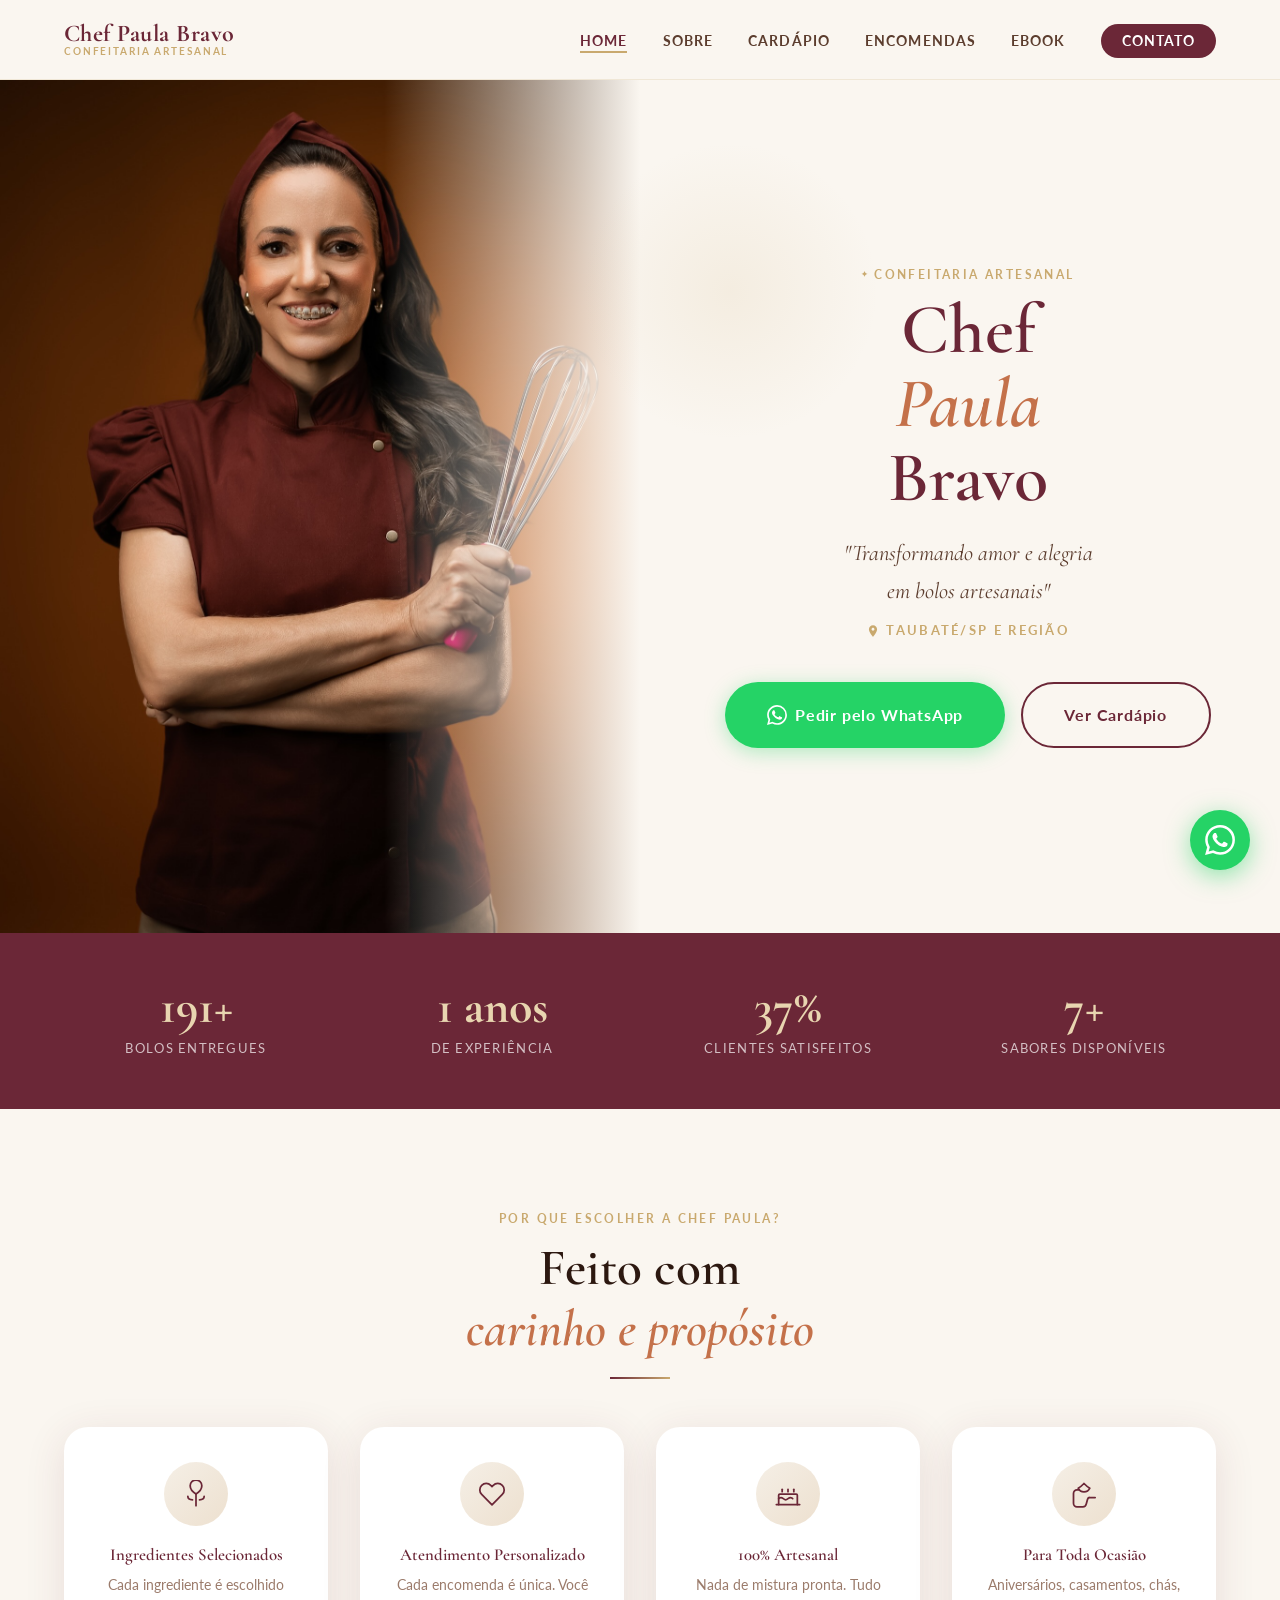
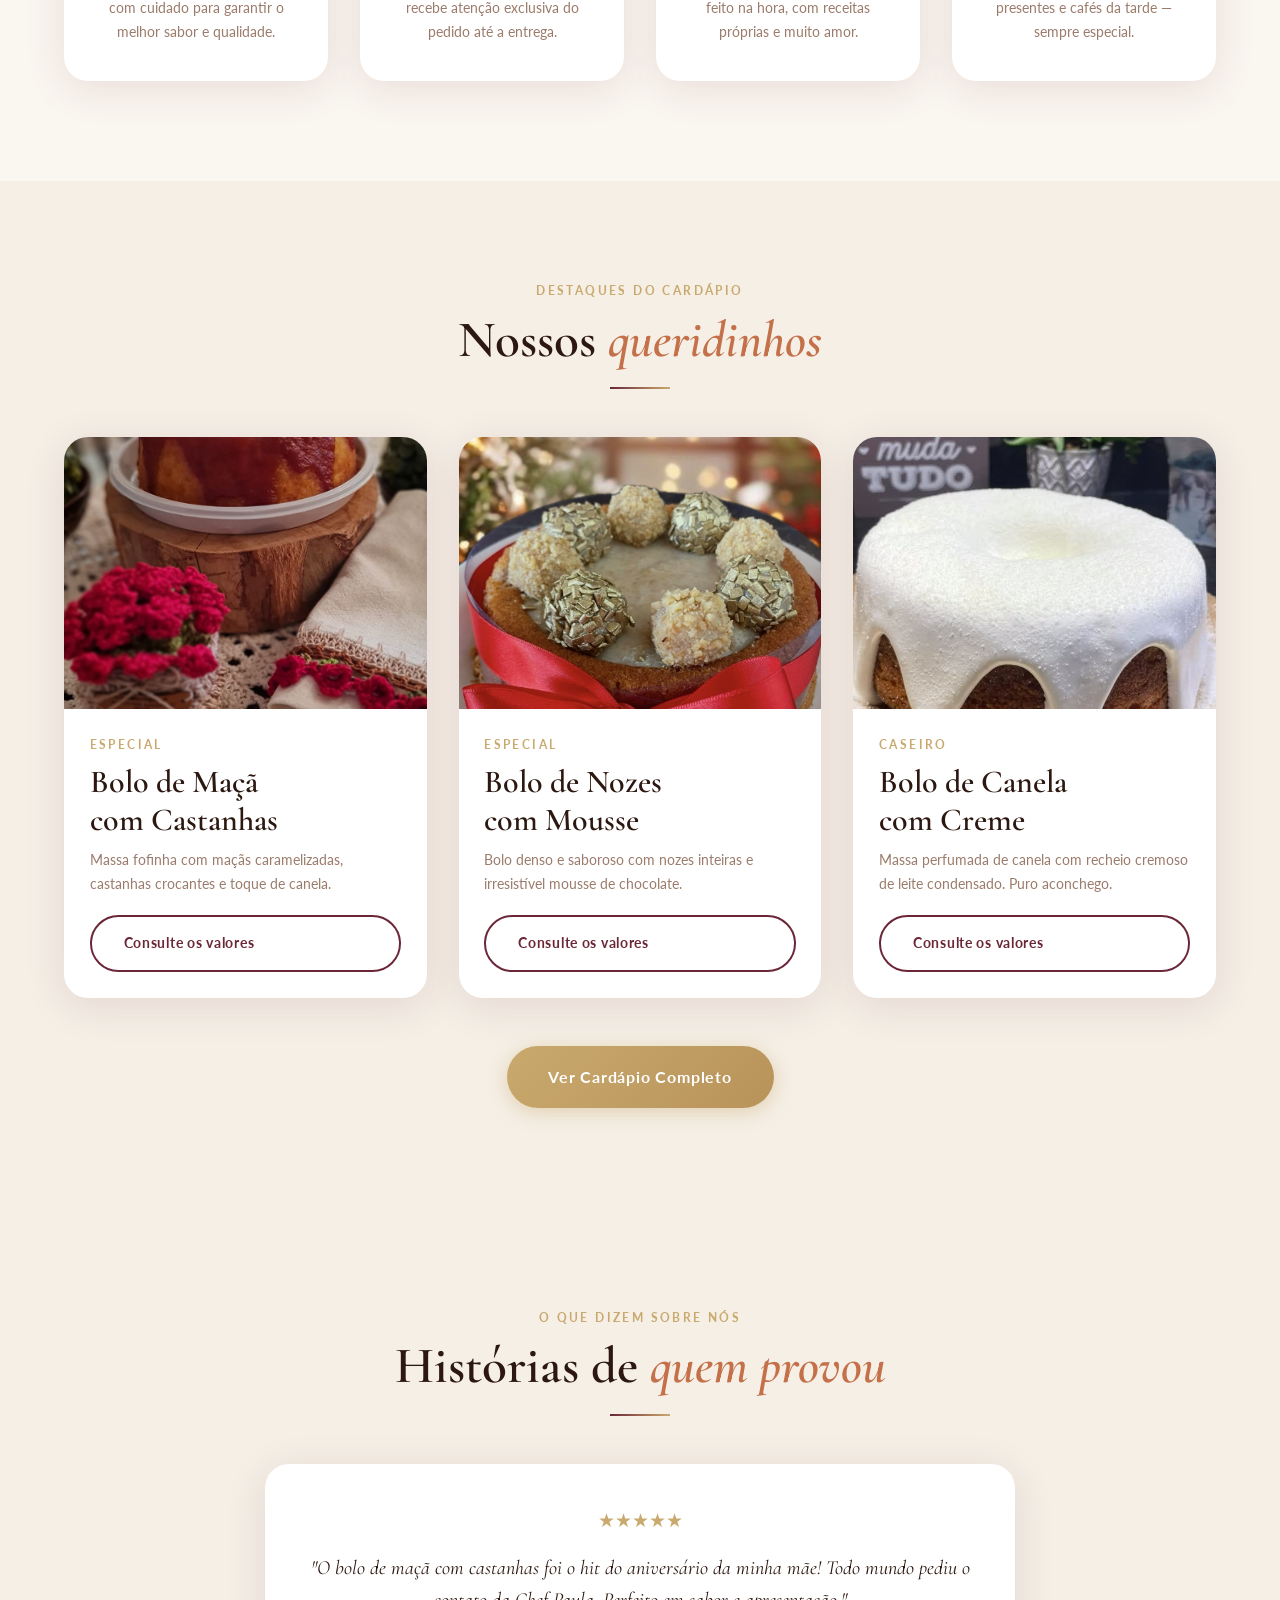
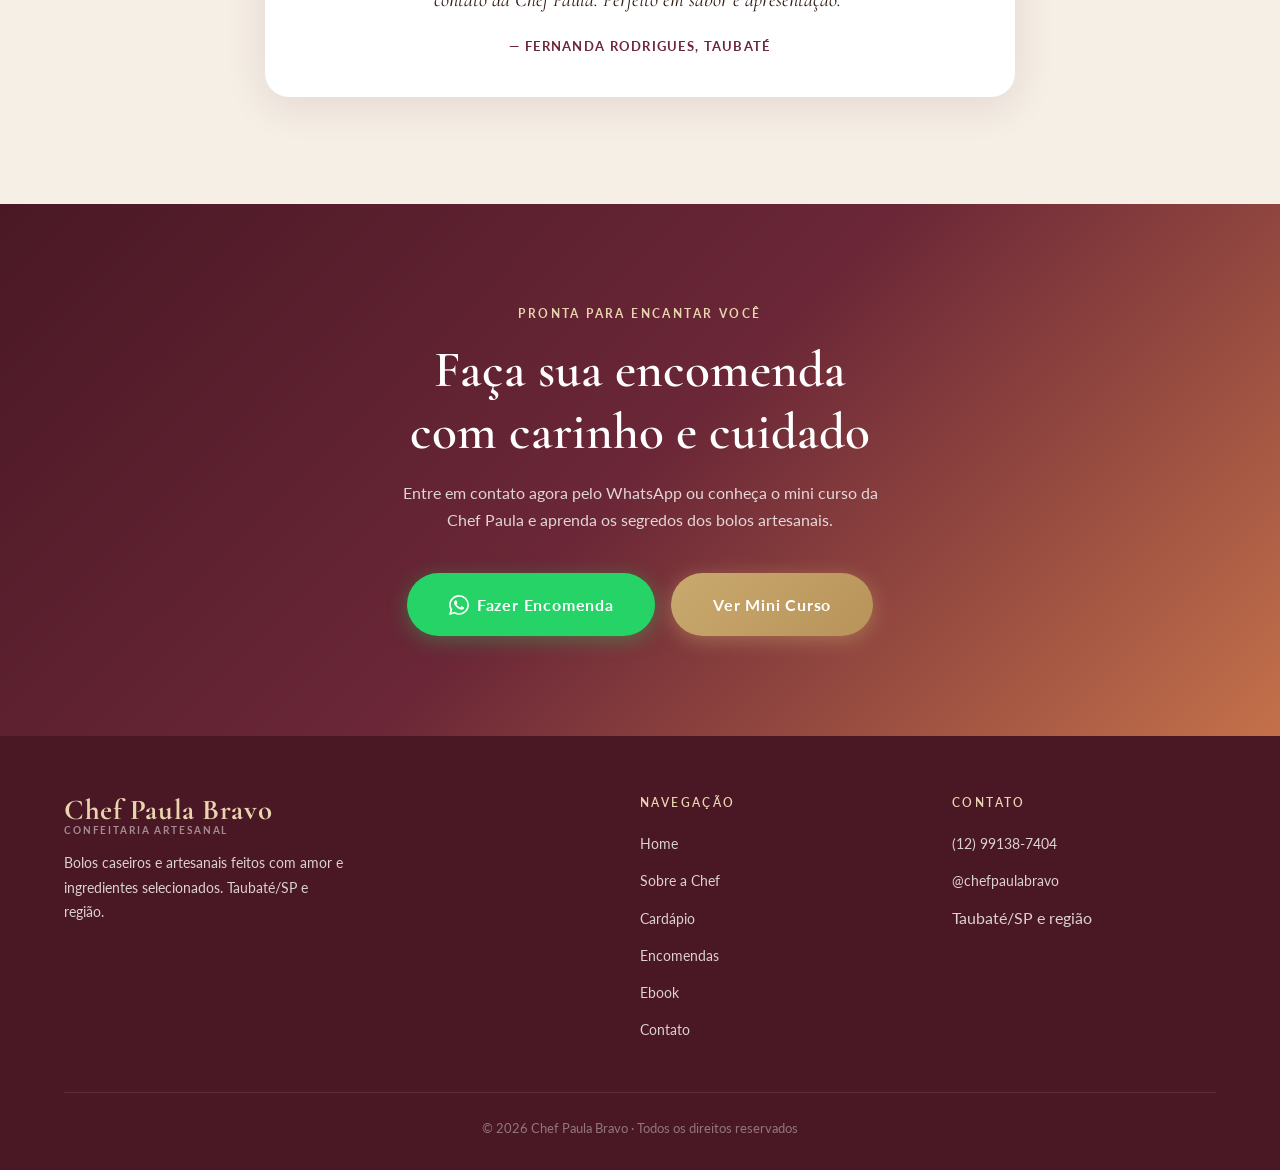
==== commit 3b1e124f: "feat: substituir preco e botao Encomendar por botao Consulte os valores no destaque" ====
--- a/index.html
+++ b/index.html
@@ -271,11 +271,8 @@
         <div class="card-body">
           <span class="eyebrow" style="text-align:left">Especial</span>
           <h3 style="margin-bottom:.5rem">Bolo de Maçã<br>com Castanhas</h3>
-          <p style="font-size:.88rem;color:var(--text-light);margin-bottom:1rem">Massa fofinha com maçãs caramelizadas, castanhas crocantes e toque de canela.</p>
-          <div style="display:flex;align-items:center;justify-content:space-between;flex-wrap:wrap;gap:.8rem">
-            <span class="card-price">R$ 85</span>
-            <a href="https://wa.me/5512991387404?text=Olá Chef Paula! Quero encomendar o Bolo de Maçã com Castanhas." class="btn btn-primary" target="_blank" rel="noopener">Encomendar</a>
-          </div>
+          <p style="font-size:.88rem;color:var(--text-light);margin-bottom:1.2rem">Massa fofinha com maçãs caramelizadas, castanhas crocantes e toque de canela.</p>
+          <a href="cardapio.html" class="btn btn-outline" style="width:100%;text-align:center;color:var(--vinho);border-color:var(--vinho);">Consulte os valores</a>
         </div>
       </div>
 
@@ -284,11 +281,8 @@
         <div class="card-body">
           <span class="eyebrow" style="text-align:left">Especial</span>
           <h3 style="margin-bottom:.5rem">Bolo de Nozes<br>com Mousse</h3>
-          <p style="font-size:.88rem;color:var(--text-light);margin-bottom:1rem">Bolo denso e saboroso com nozes inteiras e irresistível mousse de chocolate.</p>
-          <div style="display:flex;align-items:center;justify-content:space-between;flex-wrap:wrap;gap:.8rem">
-            <span class="card-price">R$ 98</span>
-            <a href="https://wa.me/5512991387404?text=Olá Chef Paula! Quero encomendar o Bolo de Nozes com Mousse." class="btn btn-primary" target="_blank" rel="noopener">Encomendar</a>
-          </div>
+          <p style="font-size:.88rem;color:var(--text-light);margin-bottom:1.2rem">Bolo denso e saboroso com nozes inteiras e irresistível mousse de chocolate.</p>
+          <a href="cardapio.html" class="btn btn-outline" style="width:100%;text-align:center;color:var(--vinho);border-color:var(--vinho);">Consulte os valores</a>
         </div>
       </div>
 
@@ -297,11 +291,8 @@
         <div class="card-body">
           <span class="eyebrow" style="text-align:left">Caseiro</span>
           <h3 style="margin-bottom:.5rem">Bolo de Canela<br>com Creme</h3>
-          <p style="font-size:.88rem;color:var(--text-light);margin-bottom:1rem">Massa perfumada de canela com recheio cremoso de leite condensado. Puro aconchego.</p>
-          <div style="display:flex;align-items:center;justify-content:space-between;flex-wrap:wrap;gap:.8rem">
-            <span class="card-price">R$ 65</span>
-            <a href="https://wa.me/5512991387404?text=Olá Chef Paula! Quero encomendar o Bolo de Canela com Creme." class="btn btn-primary" target="_blank" rel="noopener">Encomendar</a>
-          </div>
+          <p style="font-size:.88rem;color:var(--text-light);margin-bottom:1.2rem">Massa perfumada de canela com recheio cremoso de leite condensado. Puro aconchego.</p>
+          <a href="cardapio.html" class="btn btn-outline" style="width:100%;text-align:center;color:var(--vinho);border-color:var(--vinho);">Consulte os valores</a>
         </div>
       </div>
 
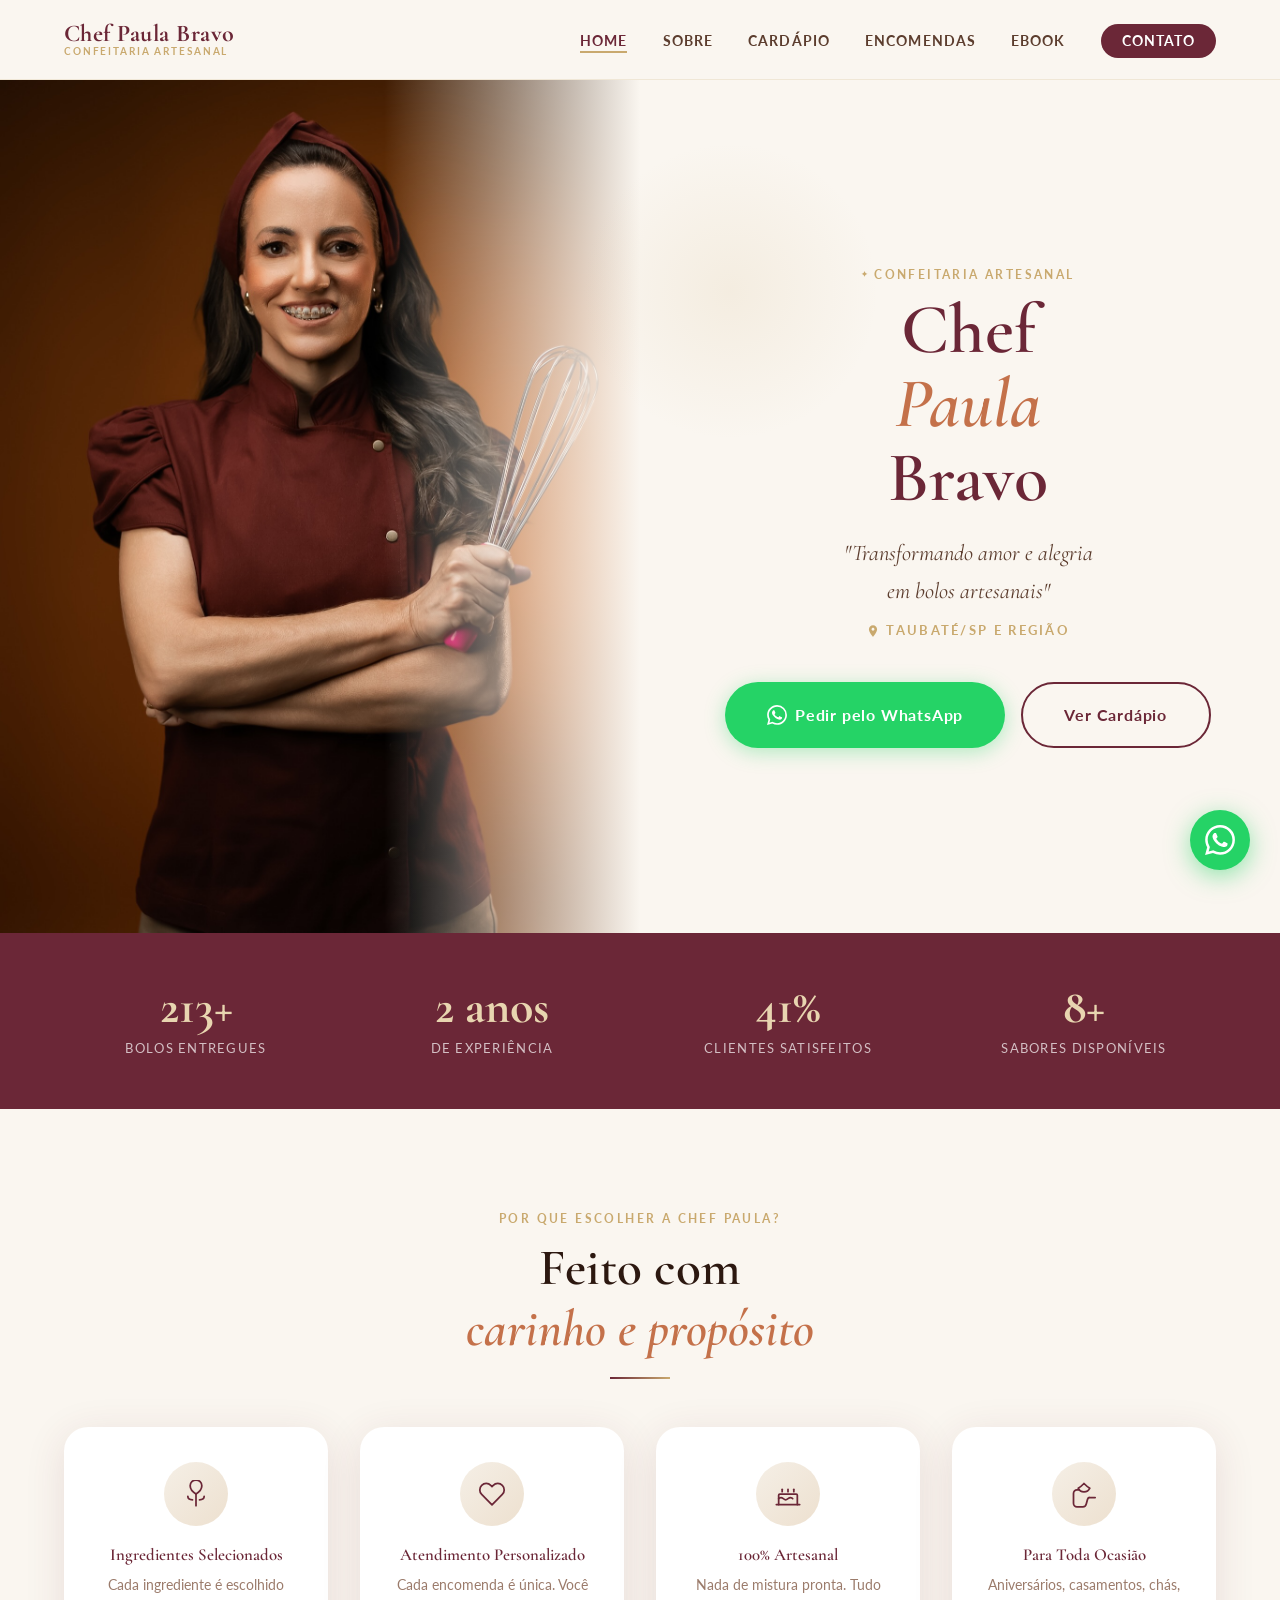
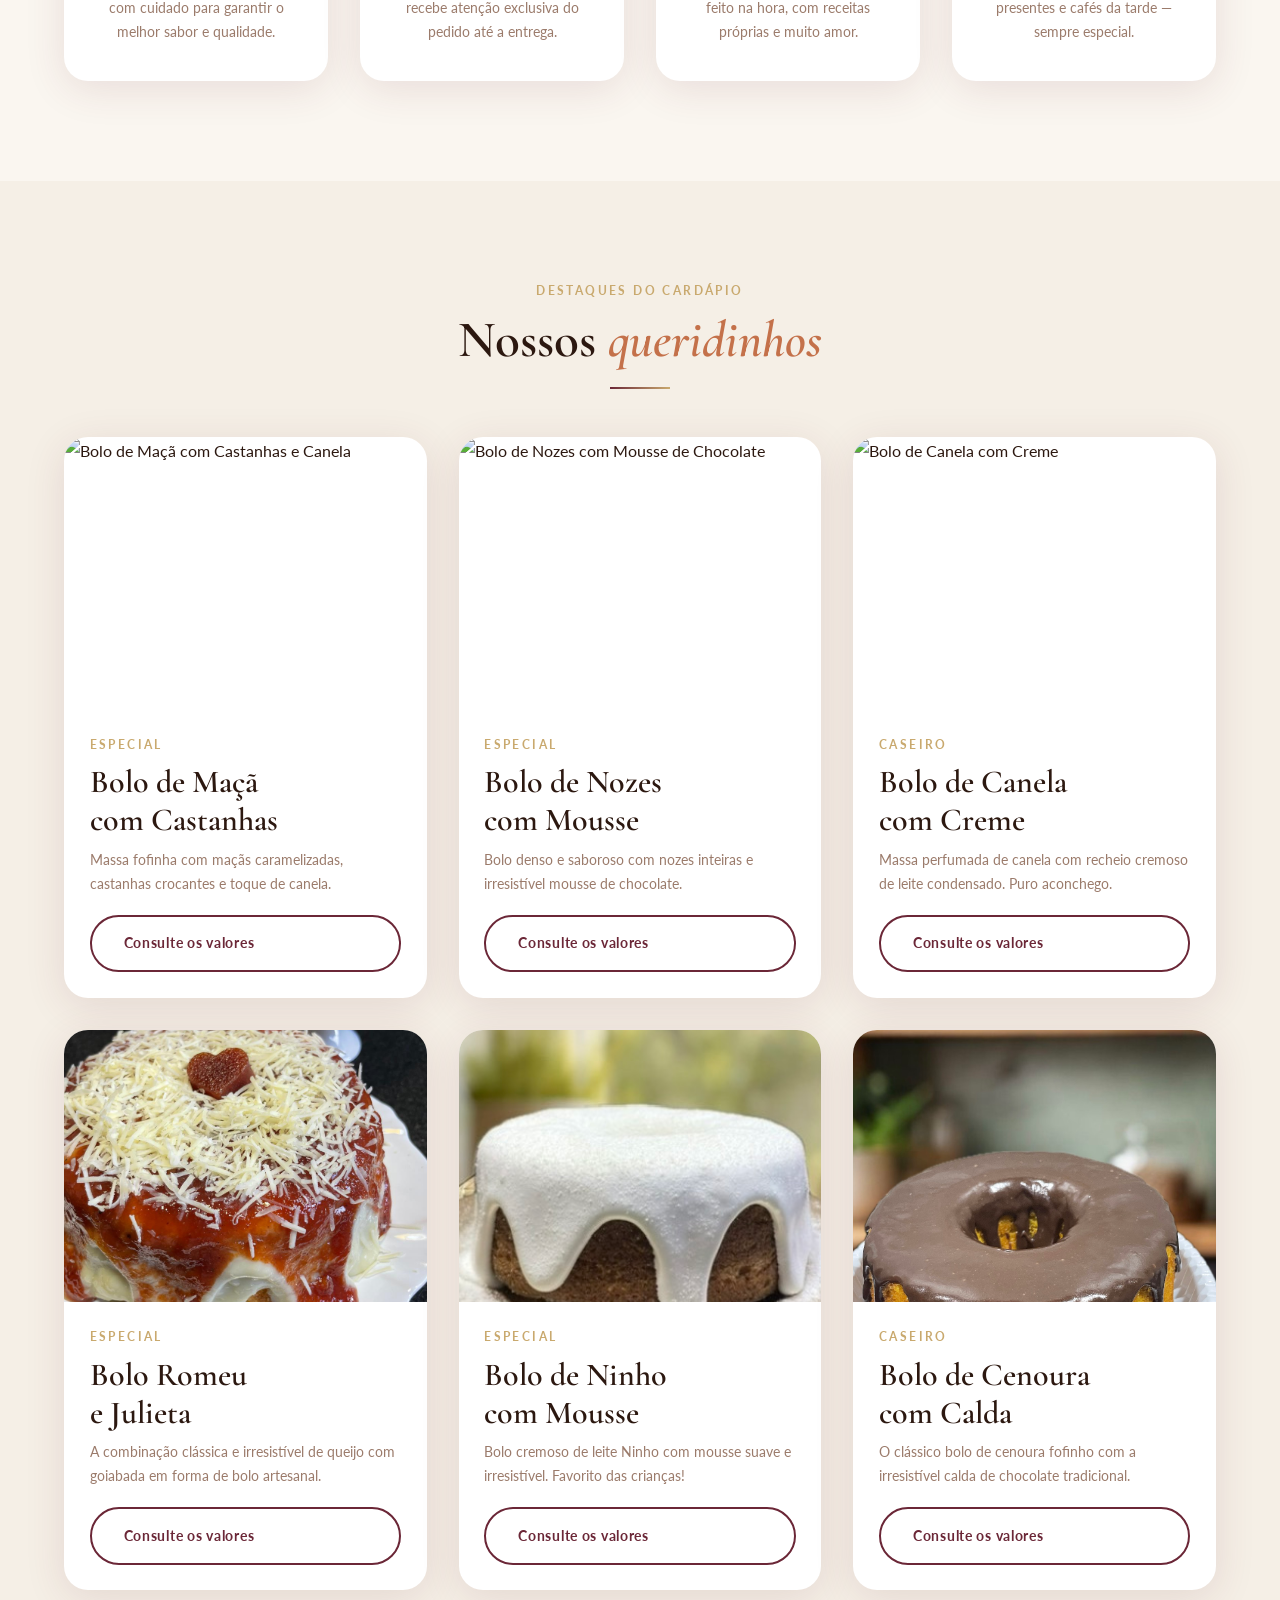
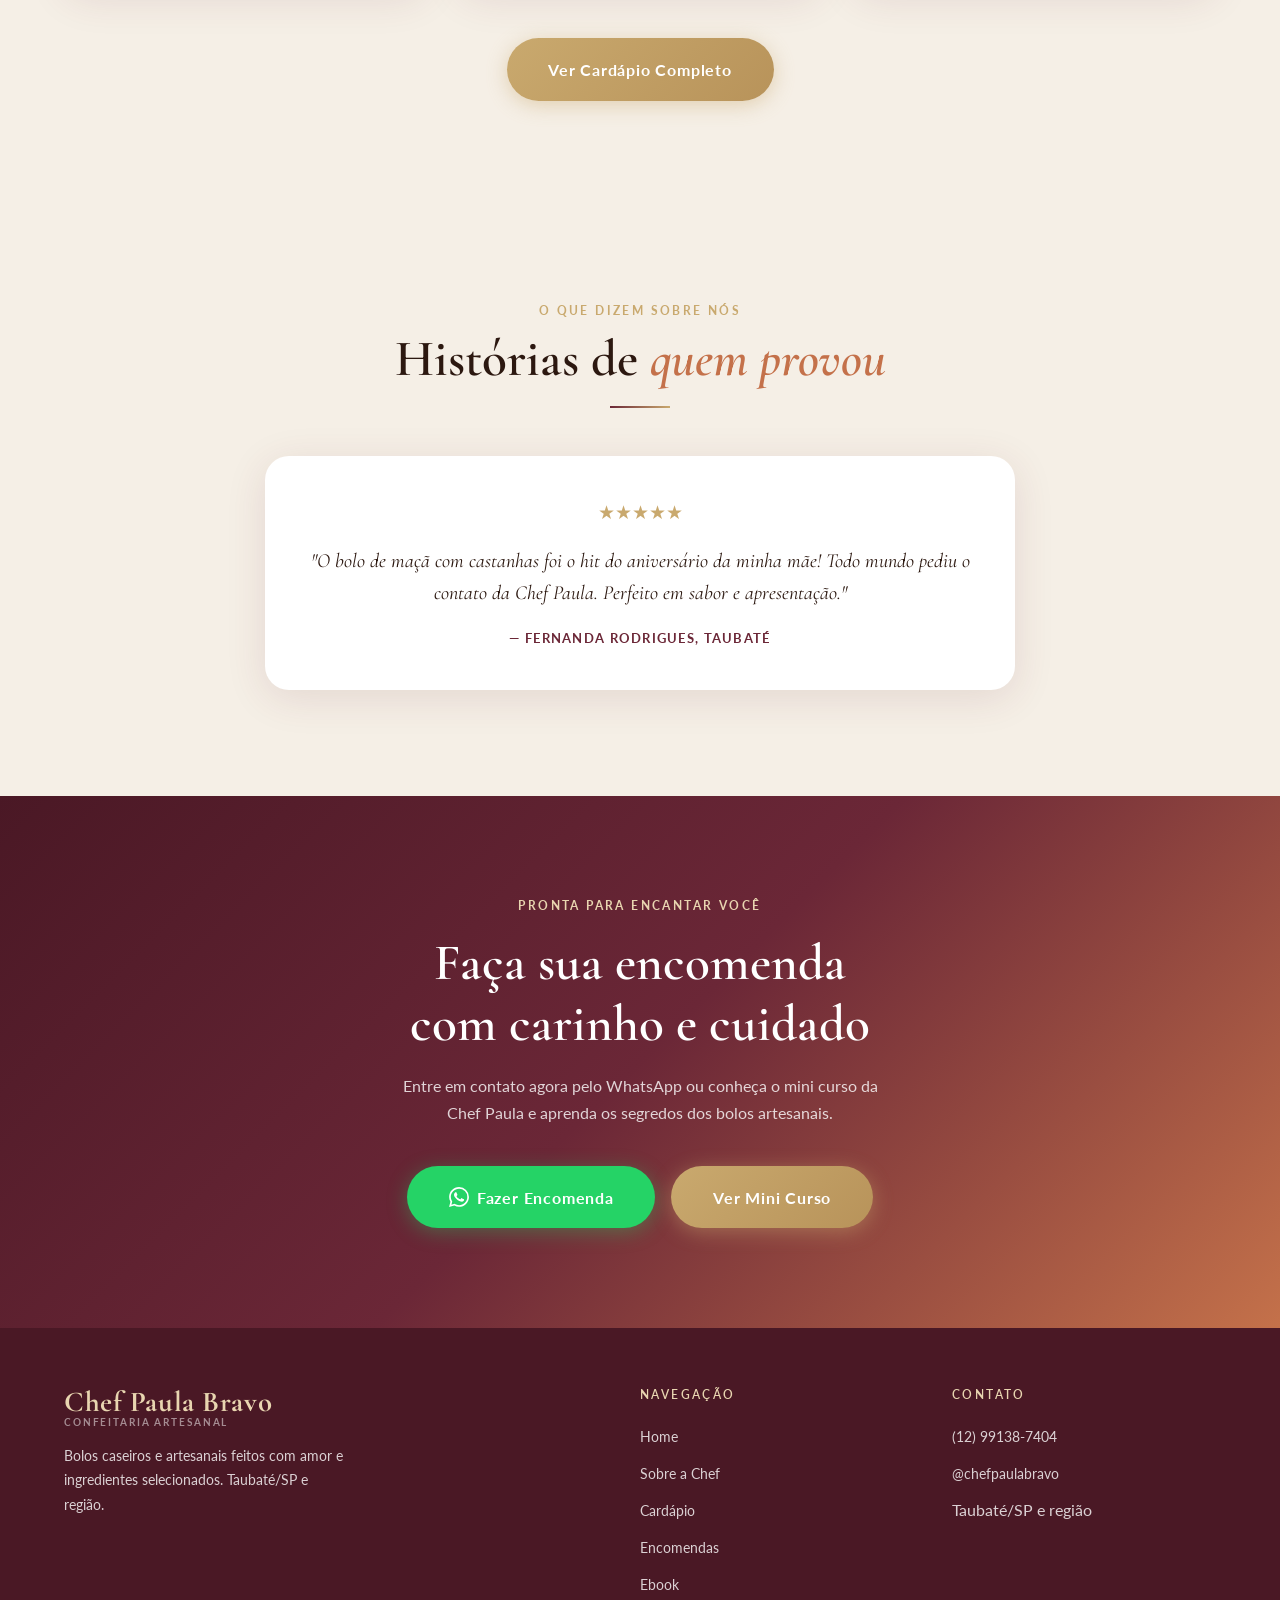
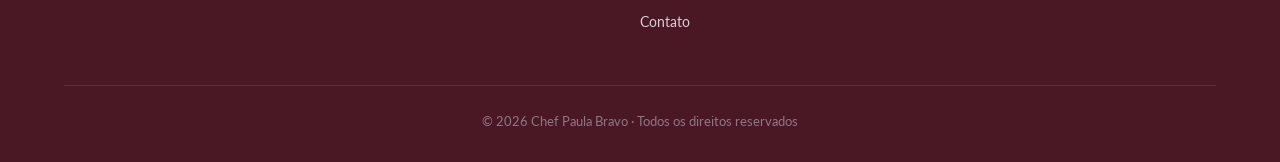
==== commit 39437886: "Adiciona 3 novos bolos na seção de produtos destaque" ====
--- a/index.html
+++ b/index.html
@@ -296,6 +296,36 @@
         </div>
       </div>
 
+      <div class="card">
+        <img src="img/Bolo Romeu e Julieta .jpeg" alt="Bolo Romeu e Julieta" class="card-img" loading="lazy" />
+        <div class="card-body">
+          <span class="eyebrow" style="text-align:left">Especial</span>
+          <h3 style="margin-bottom:.5rem">Bolo Romeu<br>e Julieta</h3>
+          <p style="font-size:.88rem;color:var(--text-light);margin-bottom:1.2rem">A combinação clássica e irresistível de queijo com goiabada em forma de bolo artesanal.</p>
+          <a href="cardapio.html" class="btn btn-outline" style="width:100%;text-align:center;color:var(--vinho);border-color:var(--vinho);">Consulte os valores</a>
+        </div>
+      </div>
+
+      <div class="card">
+        <img src="img/Bolo de ninho com mousse.PNG" alt="Bolo de Ninho com Mousse" class="card-img" loading="lazy" />
+        <div class="card-body">
+          <span class="eyebrow" style="text-align:left">Especial</span>
+          <h3 style="margin-bottom:.5rem">Bolo de Ninho<br>com Mousse</h3>
+          <p style="font-size:.88rem;color:var(--text-light);margin-bottom:1.2rem">Bolo cremoso de leite Ninho com mousse suave e irresistível. Favorito das crianças!</p>
+          <a href="cardapio.html" class="btn btn-outline" style="width:100%;text-align:center;color:var(--vinho);border-color:var(--vinho);">Consulte os valores</a>
+        </div>
+      </div>
+
+      <div class="card">
+        <img src="img/Cenoura com calda tradiciona.PNG" alt="Bolo de Cenoura com Calda Tradicional" class="card-img" loading="lazy" />
+        <div class="card-body">
+          <span class="eyebrow" style="text-align:left">Caseiro</span>
+          <h3 style="margin-bottom:.5rem">Bolo de Cenoura<br>com Calda</h3>
+          <p style="font-size:.88rem;color:var(--text-light);margin-bottom:1.2rem">O clássico bolo de cenoura fofinho com a irresistível calda de chocolate tradicional.</p>
+          <a href="cardapio.html" class="btn btn-outline" style="width:100%;text-align:center;color:var(--vinho);border-color:var(--vinho);">Consulte os valores</a>
+        </div>
+      </div>
+
     </div>
     <div style="text-align:center;margin-top:3rem">
       <a href="cardapio.html" class="btn btn-gold btn-lg">Ver Cardápio Completo</a>
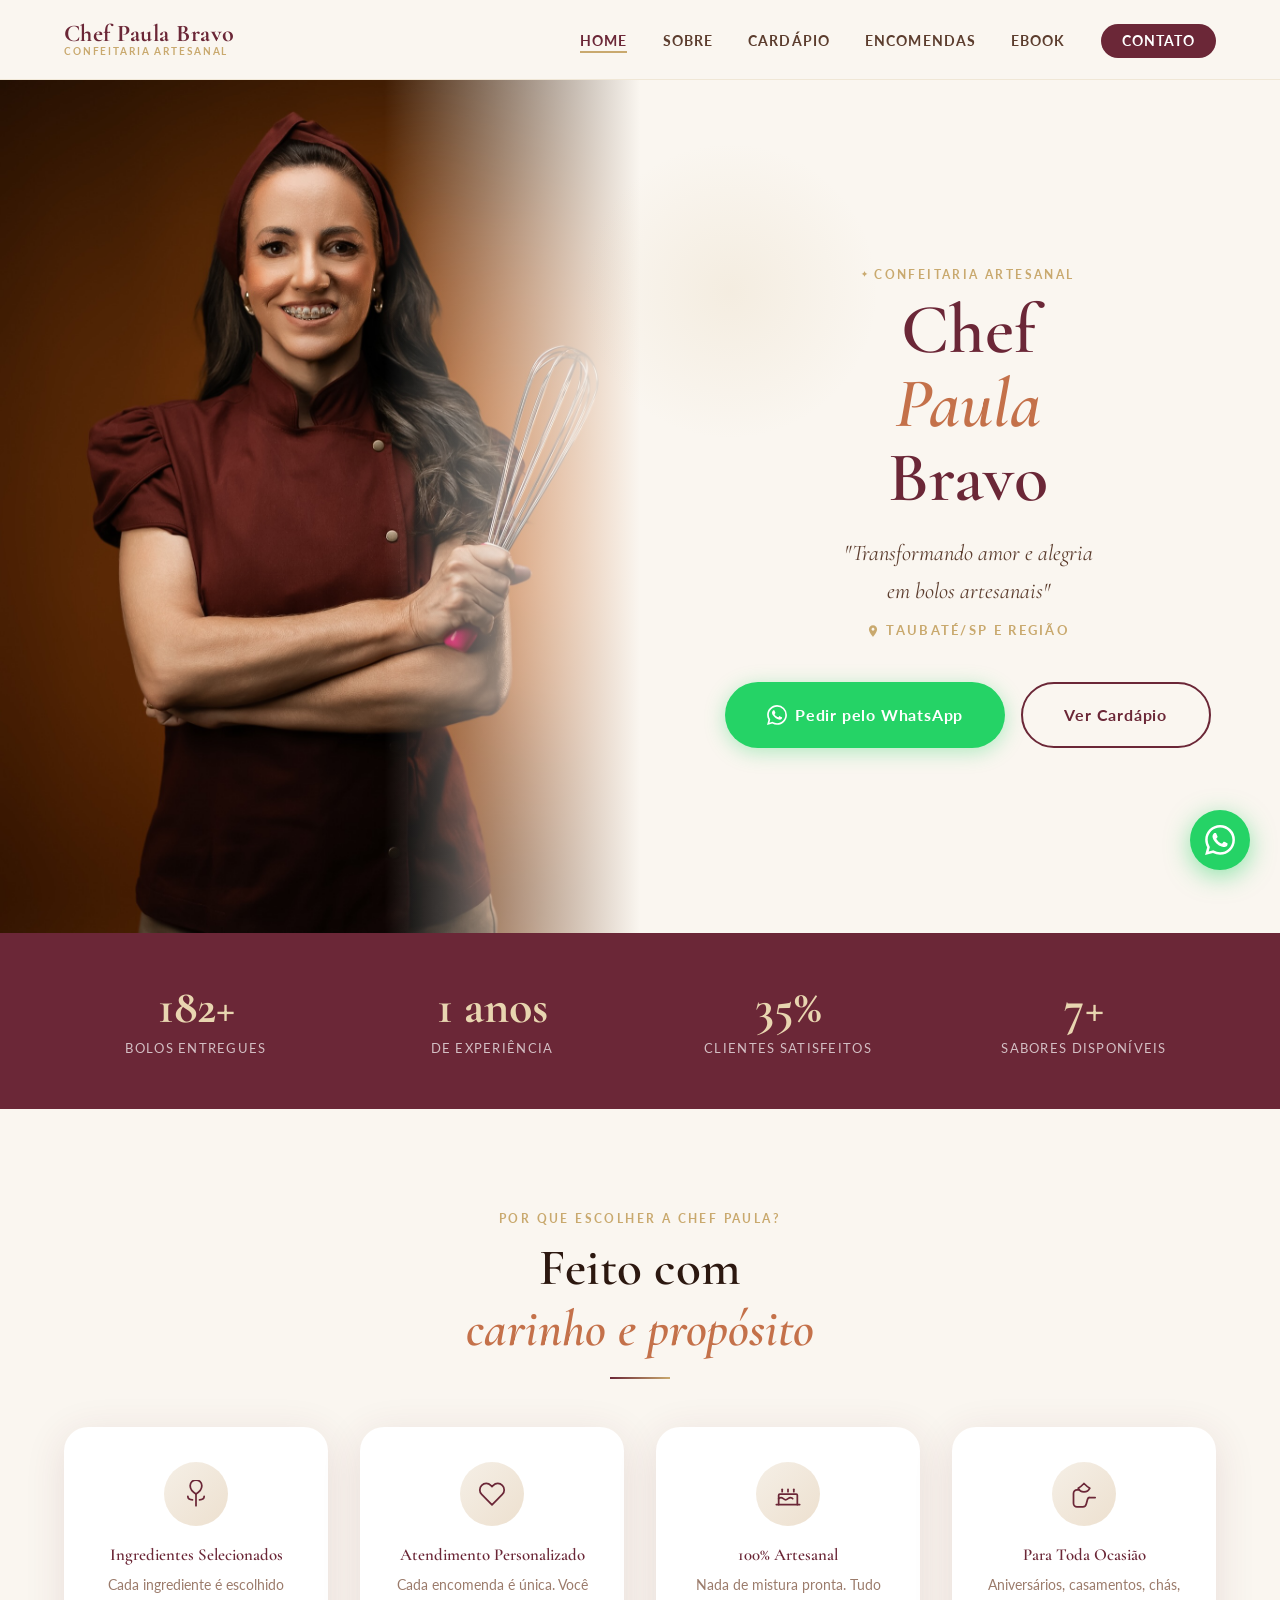
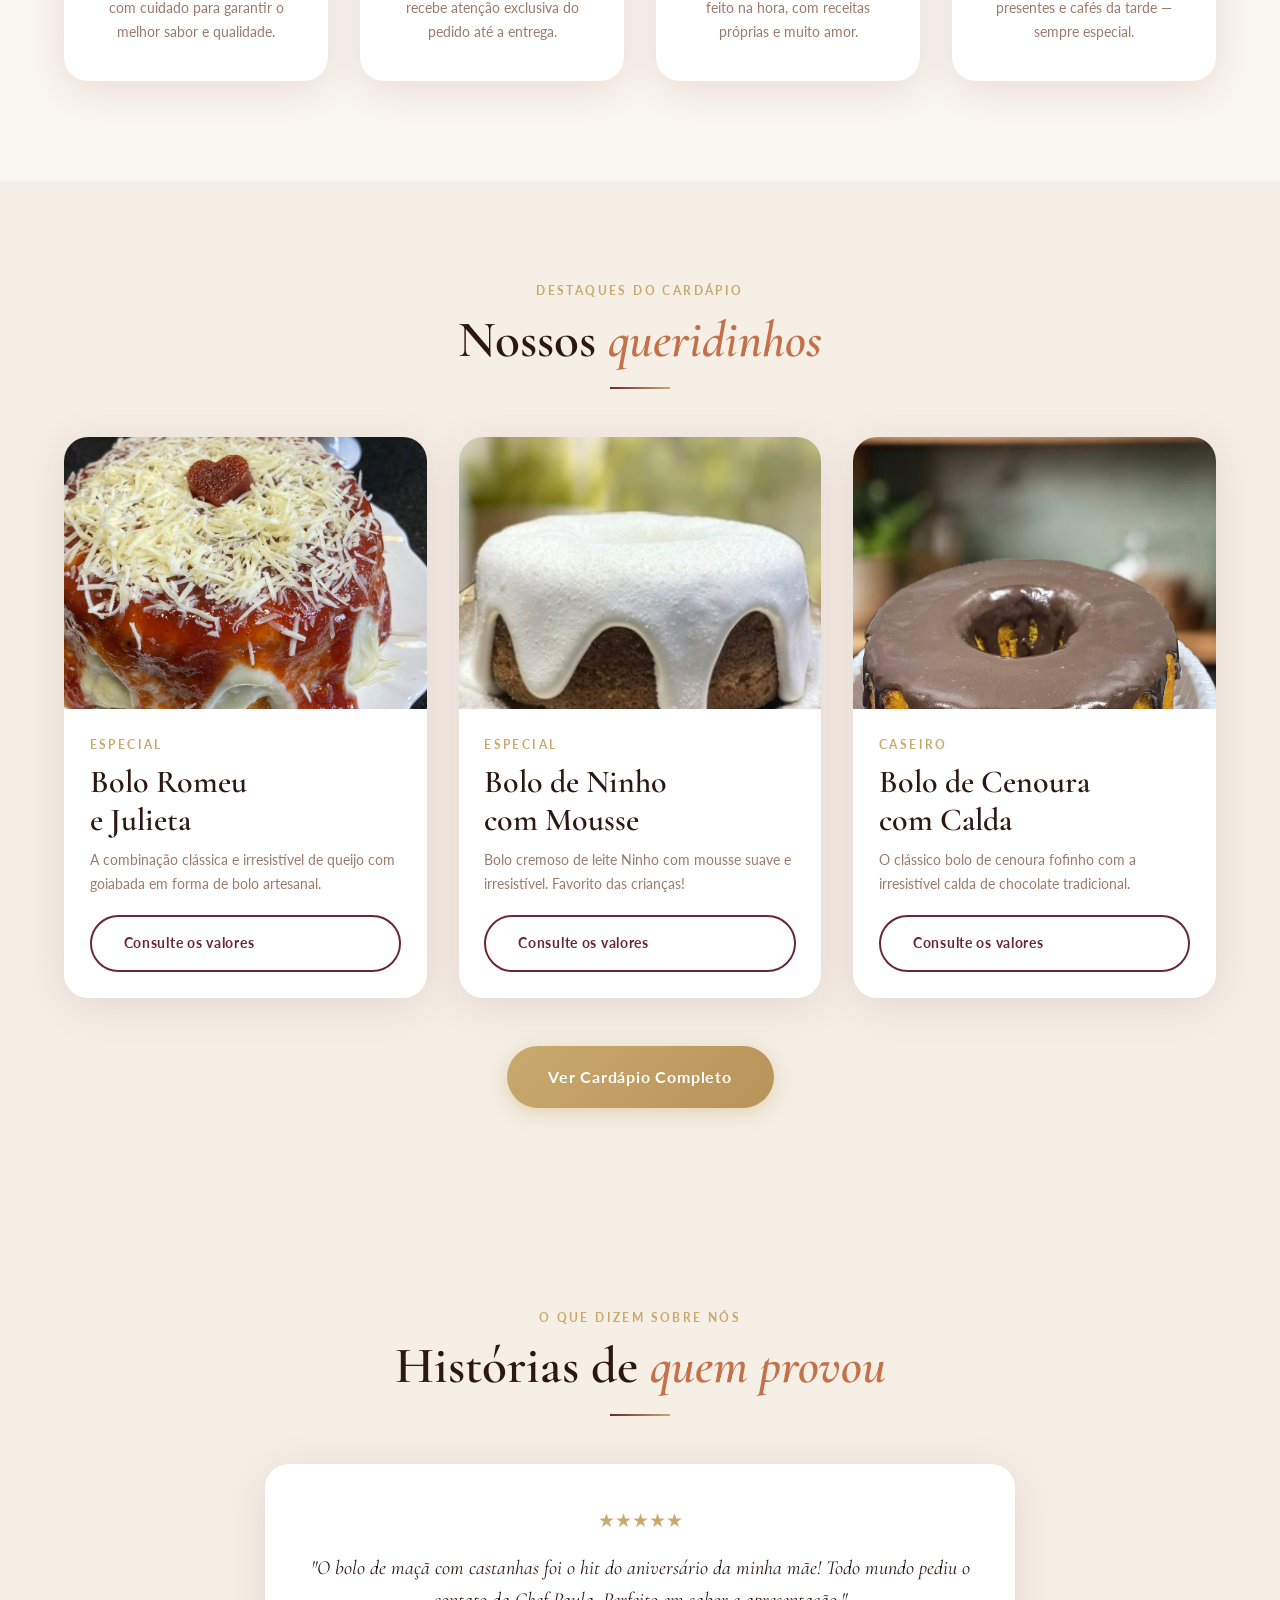
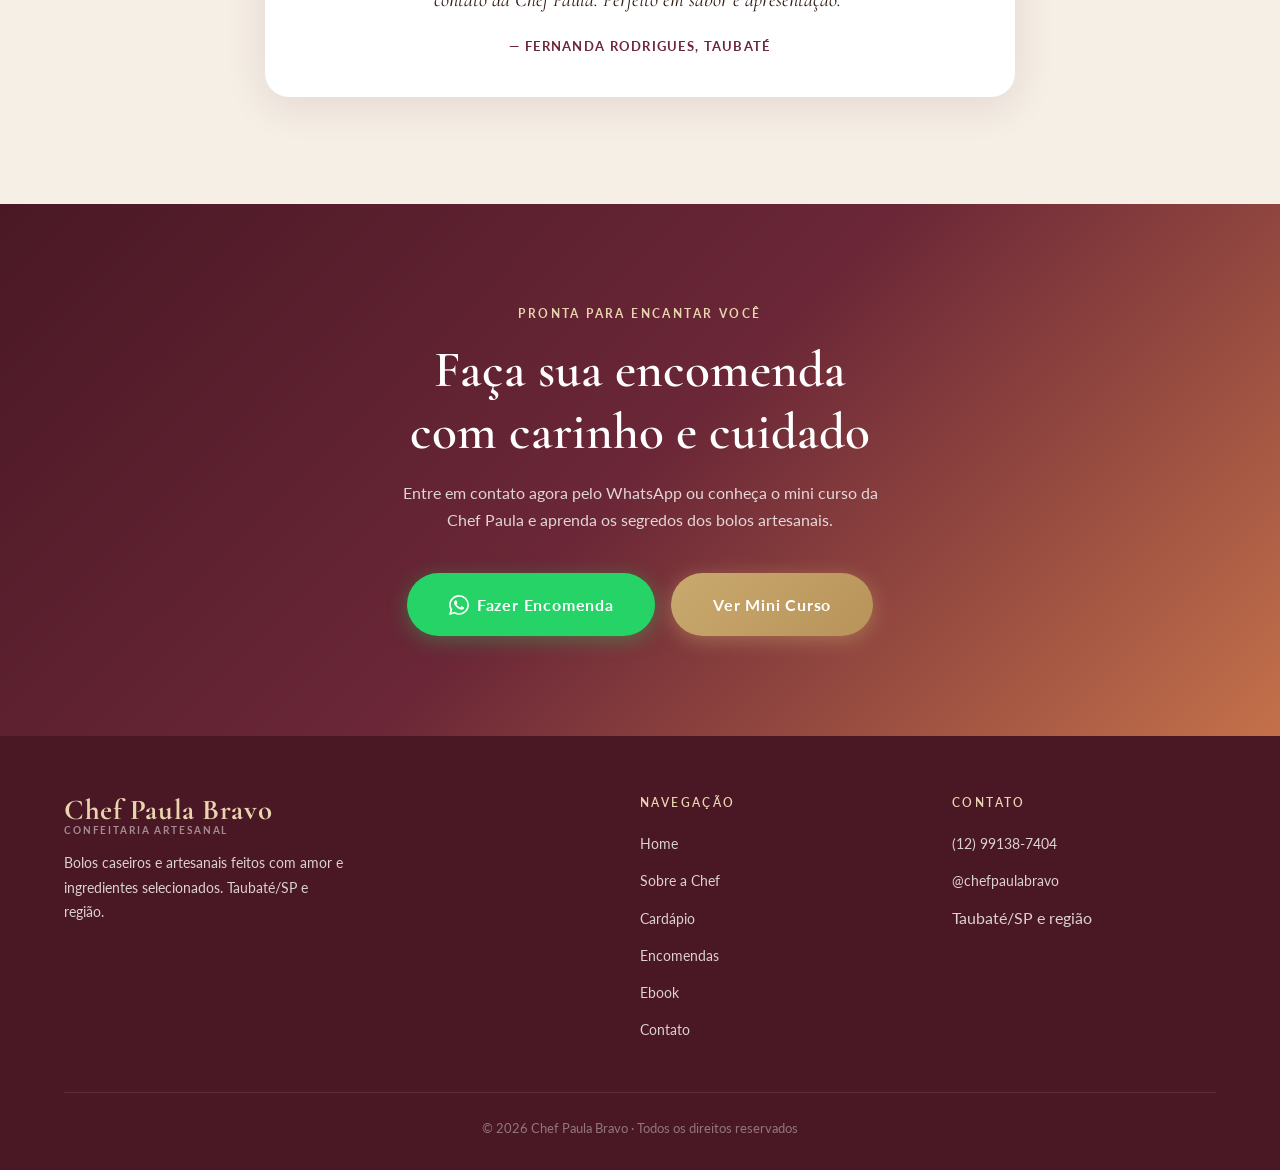
==== commit 049ddb41: "Mantém apenas os 3 novos bolos e centraliza imagens dos cards" ====
--- a/index.html
+++ b/index.html
@@ -98,6 +98,13 @@
       display: grid; grid-template-columns: repeat(3, 1fr);
       gap: 2rem; margin-top: 3rem;
     }
+    .card-img {
+      width: 100%;
+      aspect-ratio: 4/3;
+      object-fit: cover;
+      object-position: center;
+      display: block;
+    }
 
     /* ── Depoimentos ── */
     .depoimentos-section { background: var(--bege); }
@@ -267,36 +274,6 @@
     <div class="produtos-grid">
 
       <div class="card">
-        <img src="img/bolo-maca-castanhas.png" alt="Bolo de Maçã com Castanhas e Canela" class="card-img" loading="lazy" />
-        <div class="card-body">
-          <span class="eyebrow" style="text-align:left">Especial</span>
-          <h3 style="margin-bottom:.5rem">Bolo de Maçã<br>com Castanhas</h3>
-          <p style="font-size:.88rem;color:var(--text-light);margin-bottom:1.2rem">Massa fofinha com maçãs caramelizadas, castanhas crocantes e toque de canela.</p>
-          <a href="cardapio.html" class="btn btn-outline" style="width:100%;text-align:center;color:var(--vinho);border-color:var(--vinho);">Consulte os valores</a>
-        </div>
-      </div>
-
-      <div class="card">
-        <img src="img/bolo-nozes.png" alt="Bolo de Nozes com Mousse de Chocolate" class="card-img" loading="lazy" />
-        <div class="card-body">
-          <span class="eyebrow" style="text-align:left">Especial</span>
-          <h3 style="margin-bottom:.5rem">Bolo de Nozes<br>com Mousse</h3>
-          <p style="font-size:.88rem;color:var(--text-light);margin-bottom:1.2rem">Bolo denso e saboroso com nozes inteiras e irresistível mousse de chocolate.</p>
-          <a href="cardapio.html" class="btn btn-outline" style="width:100%;text-align:center;color:var(--vinho);border-color:var(--vinho);">Consulte os valores</a>
-        </div>
-      </div>
-
-      <div class="card">
-        <img src="img/bolo-canela-creme.png" alt="Bolo de Canela com Creme" class="card-img" loading="lazy" />
-        <div class="card-body">
-          <span class="eyebrow" style="text-align:left">Caseiro</span>
-          <h3 style="margin-bottom:.5rem">Bolo de Canela<br>com Creme</h3>
-          <p style="font-size:.88rem;color:var(--text-light);margin-bottom:1.2rem">Massa perfumada de canela com recheio cremoso de leite condensado. Puro aconchego.</p>
-          <a href="cardapio.html" class="btn btn-outline" style="width:100%;text-align:center;color:var(--vinho);border-color:var(--vinho);">Consulte os valores</a>
-        </div>
-      </div>
-
-      <div class="card">
         <img src="img/Bolo Romeu e Julieta .jpeg" alt="Bolo Romeu e Julieta" class="card-img" loading="lazy" />
         <div class="card-body">
           <span class="eyebrow" style="text-align:left">Especial</span>
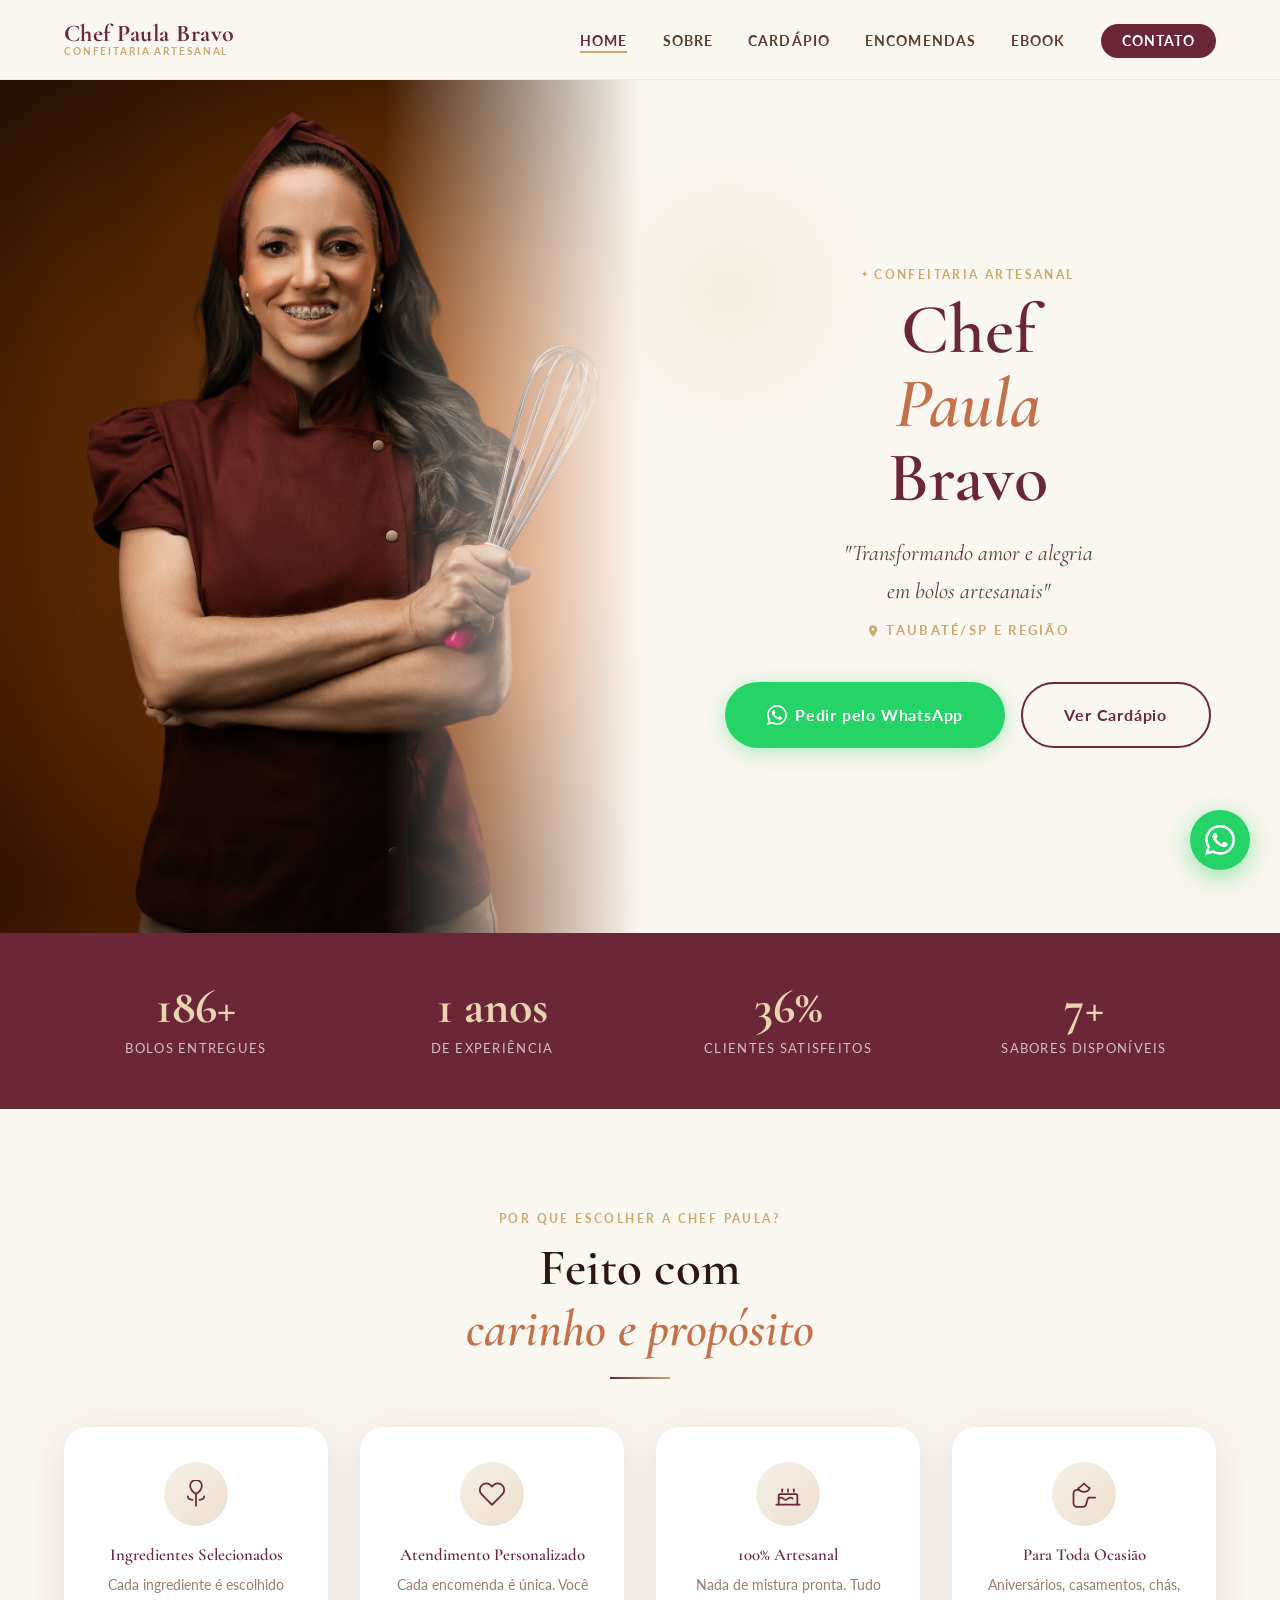
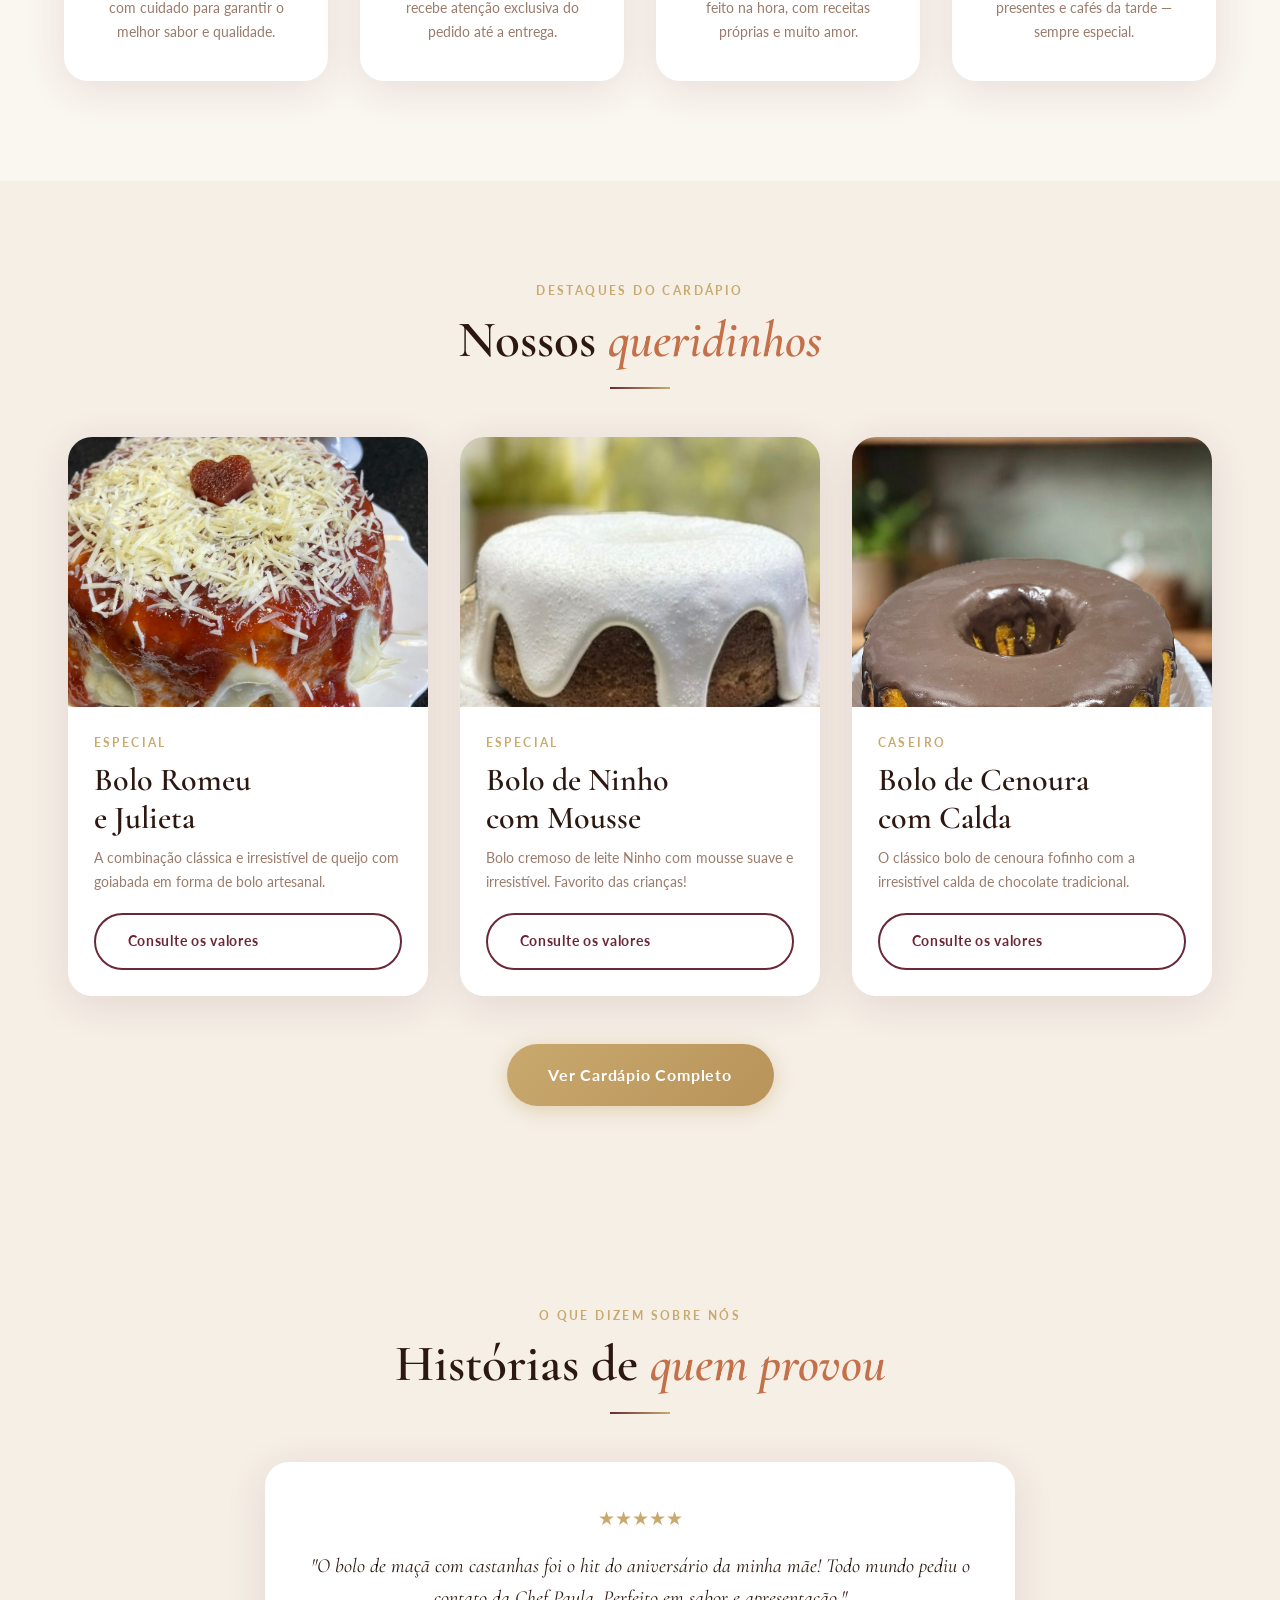
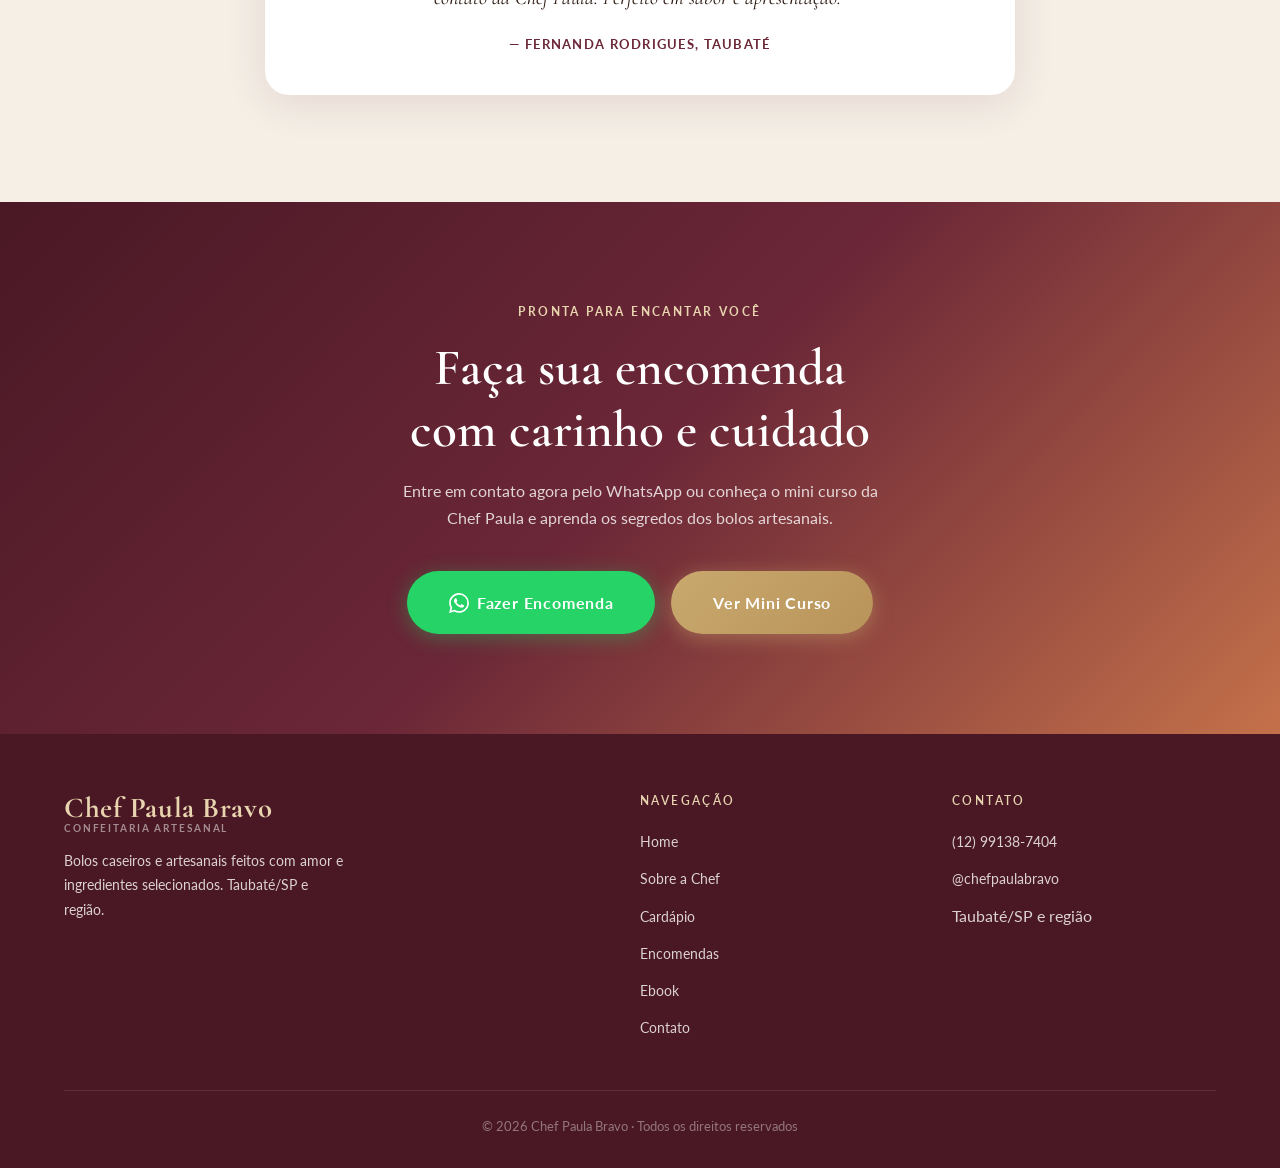
==== commit e0e3fd9e: "fix: centraliza os cards de bolos na seção queridinhos" ====
--- a/index.html
+++ b/index.html
@@ -95,8 +95,16 @@
 
     /* ── Produtos destaque ── */
     .produtos-grid {
-      display: grid; grid-template-columns: repeat(3, 1fr);
-      gap: 2rem; margin-top: 3rem;
+      display: flex;
+      flex-wrap: wrap;
+      justify-content: center;
+      gap: 2rem;
+      margin-top: 3rem;
+    }
+    .produtos-grid .card {
+      flex: 0 1 calc(33.333% - 1.5rem);
+      max-width: 360px;
+      min-width: 260px;
     }
     .card-img {
       width: 100%;
@@ -146,11 +154,12 @@
       .hero-img-col::after { background: linear-gradient(to bottom, transparent 60%, var(--creme) 100%); }
       .hero-content { padding: 3rem 5%; }
       .diferenciais-grid { grid-template-columns: 1fr 1fr; }
-      .produtos-grid { grid-template-columns: 1fr 1fr; }
+      .produtos-grid .card { flex: 0 1 calc(50% - 1rem); }
       .stats-grid { grid-template-columns: 1fr 1fr; gap: 1.5rem; }
     }
     @media (max-width: 600px) {
-      .diferenciais-grid, .produtos-grid { grid-template-columns: 1fr; }
+      .diferenciais-grid { grid-template-columns: 1fr; }
+      .produtos-grid .card { flex: 0 1 100%; max-width: 100%; }
     }
   </style>
 </head>
--- a/style.css
+++ b/style.css
@@ -257,7 +257,12 @@
   transition: var(--transition);
 }
 .card:hover { transform: translateY(-8px); box-shadow: var(--shadow-lg); }
-.card-img { width: 100%; aspect-ratio: 4/3; object-fit: cover; }
+.card-img {
+  width: 100%;
+  aspect-ratio: 4/3;
+  object-fit: cover;
+  object-position: center 65%;
+}
 .card-body { padding: 1.6rem; }
 .card-price { font-family: var(--font-title); font-size: 1.4rem; color: var(--vinho); font-weight: 700; }
 
